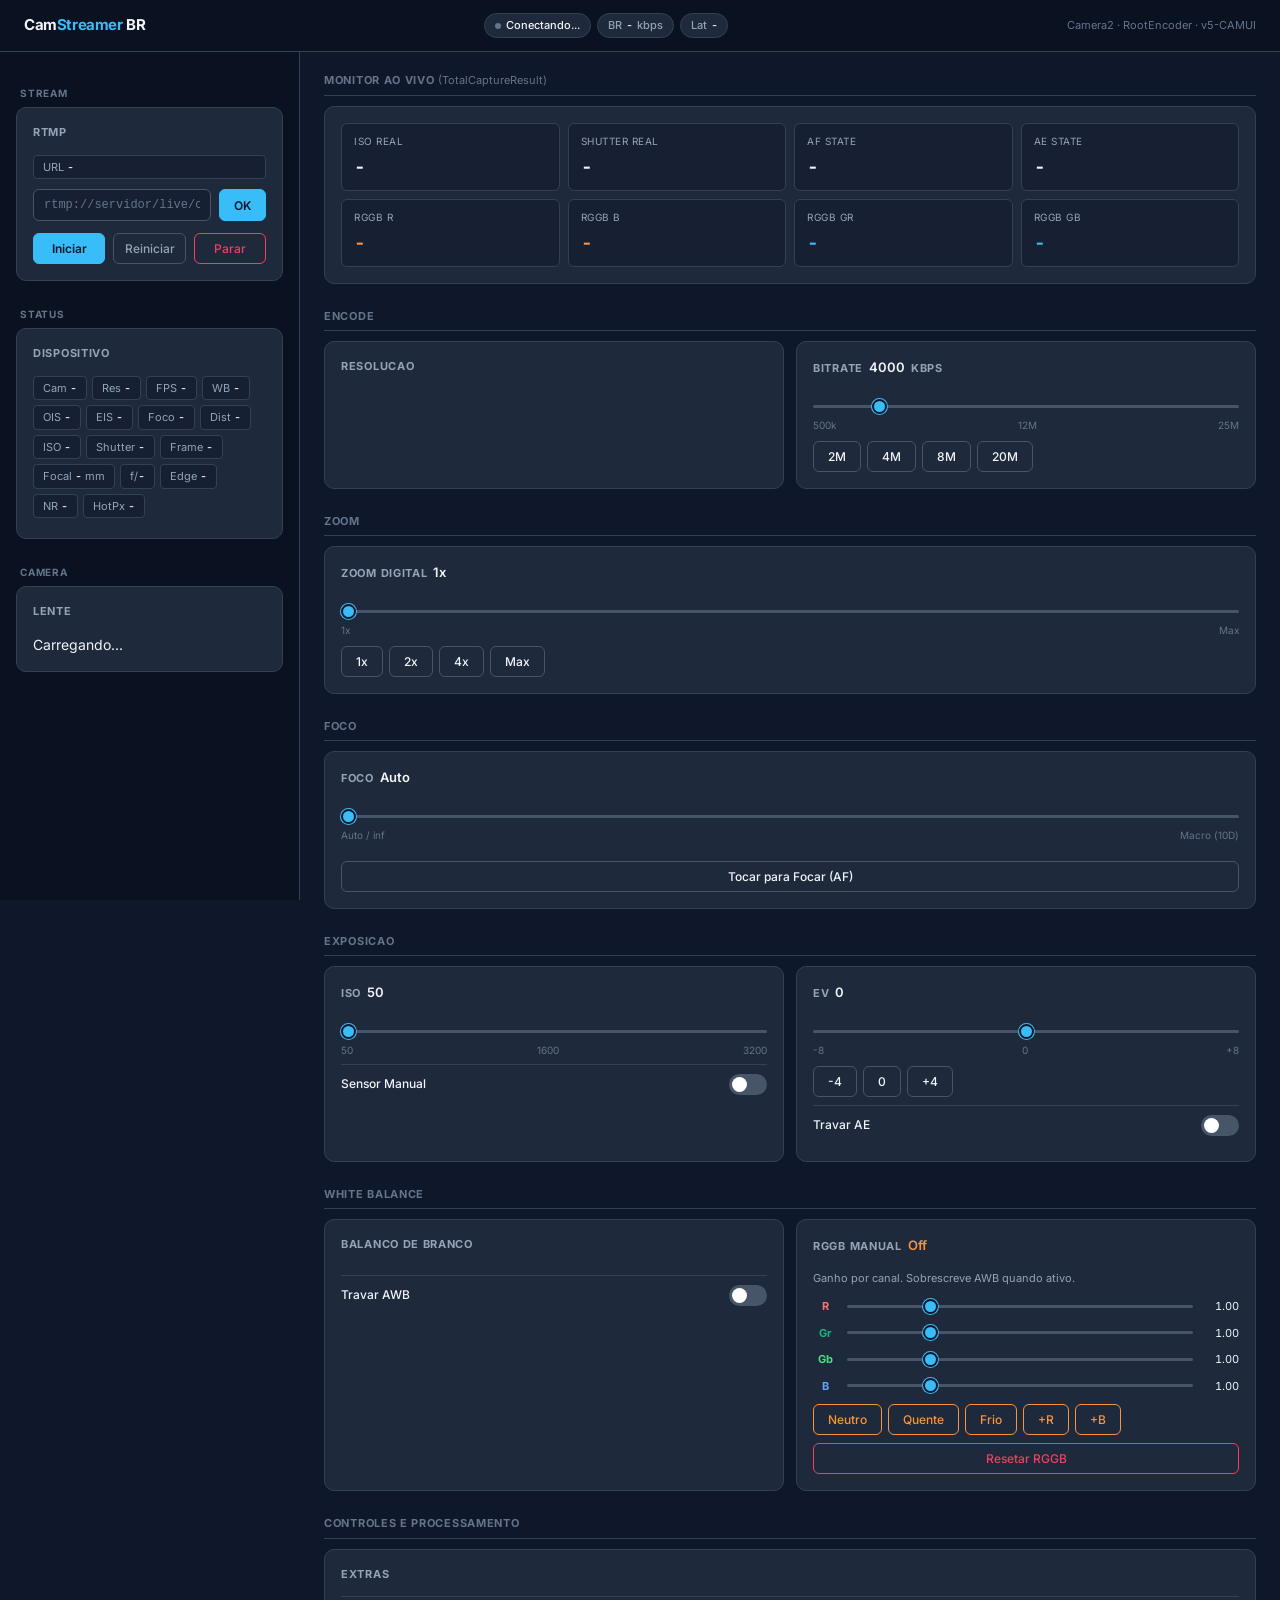
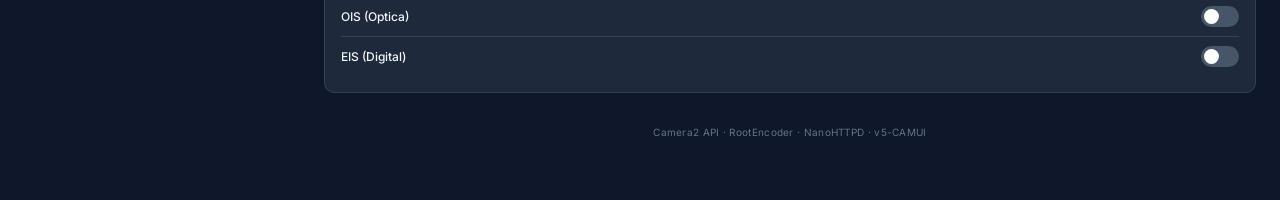
==== app/src/main/assets/webui/index.html @ 6682f659 "feat(webui): layout sidebar+main full-width + tema Slate - Remove max-width 680px - pagina ocupa 100" ====
<!DOCTYPE html>
<html lang="pt-BR">
<head>
<meta charset="UTF-8">
<meta name="viewport" content="width=device-width,initial-scale=1,maximum-scale=1,user-scalable=no">
<title>CamStreamer BR</title>
<link rel="preconnect" href="https://fonts.googleapis.com">
<link rel="preconnect" href="https://fonts.gstatic.com" crossorigin>
<link href="https://fonts.googleapis.com/css2?family=Inter:wght@400;500;600;700&display=swap" rel="stylesheet">
<link rel="stylesheet" href="style.css">
</head>
<body>

<!-- ── Top Nav ──────────────────────────────────────────── -->
<nav class="topnav">
  <span class="topnav-brand">Cam<span>Streamer</span> BR</span>
  <div class="topnav-badges">
    <div class="badge"><span class="dot off" id="dot-stream"></span><span id="lbl-stream">Conectando...</span></div>
    <div class="badge">BR <span id="lbl-br">-</span> kbps</div>
    <div class="badge">Lat <span id="lbl-lat" class="lat-ok">-</span></div>
    <div class="badge" id="badge-manual" style="display:none">Manual</div>
    <div class="badge" id="badge-rggb"   style="display:none">RGGB</div>
  </div>
  <span class="topnav-meta">Camera2 &middot; RootEncoder &middot; v5-CAMUI</span>
</nav>

<div class="app-shell">

  <!-- ── Sidebar ───────────────────────────────────────── -->
  <aside class="sidebar">

    <span class="sidebar-label">Stream</span>
    <div class="card">
      <h3>RTMP</h3>
      <div class="info-row" style="margin-bottom:8px">
        <div class="info-pill" style="width:100%;word-break:break-all">URL <span id="info-rtmpurl">-</span></div>
      </div>
      <div class="rtmp-row">
        <input type="text" id="rtmp-input" placeholder="rtmp://servidor/live/chave">
        <button class="btn-start" onclick="applyRtmpUrl(this)">OK</button>
      </div>
      <div class="stream-actions">
        <button class="btn-start"   onclick="streamAction('start',this)">Iniciar</button>
        <button class="btn-restart" onclick="streamAction('restart',this)">Reiniciar</button>
        <button class="btn-stop"    onclick="streamAction('stop',this)">Parar</button>
      </div>
    </div>

    <span class="sidebar-label">Status</span>
    <div class="card">
      <h3>Dispositivo</h3>
      <div class="info-row">
        <div class="info-pill">Cam <span id="lbl-cam">-</span></div>
        <div class="info-pill">Res <span id="lbl-res">-</span></div>
        <div class="info-pill">FPS <span id="info-fps">-</span></div>
        <div class="info-pill">WB  <span id="info-wb">-</span></div>
        <div class="info-pill">OIS <span id="info-ois">-</span></div>
        <div class="info-pill">EIS <span id="info-eis">-</span></div>
        <div class="info-pill">Foco <span id="info-focusmode">-</span></div>
        <div class="info-pill">Dist <span id="info-focusdist">-</span></div>
        <div class="info-pill">ISO <span id="info-iso">-</span></div>
        <div class="info-pill">Shutter <span id="info-exp">-</span></div>
        <div class="info-pill">Frame <span id="info-frame">-</span></div>
        <div class="info-pill">Focal <span id="info-focal">-</span> mm</div>
        <div class="info-pill">f/<span id="info-ap">-</span></div>
        <div class="info-pill">Edge <span id="info-edge">-</span></div>
        <div class="info-pill">NR <span id="info-nr">-</span></div>
        <div class="info-pill">HotPx <span id="info-hotpx">-</span></div>
      </div>
    </div>

    <span class="sidebar-label">Camera</span>
    <div class="card" id="card-camera">
      <h3>Lente</h3>
      <div class="btngroup" id="btngroup-camera">Carregando...</div>
    </div>

    <div class="card hidden" id="card-optical-zoom">
      <h3>Zoom Optico <span class="val orange" id="optical-zoom-val">Auto</span></h3>
      <p style="font-size:11px;color:var(--muted);margin-bottom:10px">Troca a lente fisica. Sem perda de qualidade.</p>
      <div class="btngroup" id="btngroup-optical-zoom"></div>
    </div>

  </aside>

  <!-- ── Main ──────────────────────────────────────────── -->
  <main class="main">

    <!-- Monitor Ao Vivo -->
    <p class="section-title">Monitor Ao Vivo <span style="font-weight:400;text-transform:none;letter-spacing:0;color:var(--muted2)">(TotalCaptureResult)</span></p>
    <div class="card" id="card-monitor">
      <div class="monitor-grid">
        <div class="monitor-cell"><div class="mc-label">ISO Real</div><div class="mc-val" id="mon-iso">-</div></div>
        <div class="monitor-cell"><div class="mc-label">Shutter Real</div><div class="mc-val" id="mon-shutter">-</div></div>
        <div class="monitor-cell"><div class="mc-label">AF State</div><div class="mc-val" id="mon-af">-</div></div>
        <div class="monitor-cell"><div class="mc-label">AE State</div><div class="mc-val" id="mon-ae">-</div></div>
        <div class="monitor-cell"><div class="mc-label">RGGB R</div><div class="mc-val orange" id="mon-rggb-r">-</div></div>
        <div class="monitor-cell"><div class="mc-label">RGGB B</div><div class="mc-val orange" id="mon-rggb-b">-</div></div>
        <div class="monitor-cell"><div class="mc-label">RGGB Gr</div><div class="mc-val cyan" id="mon-rggb-gr">-</div></div>
        <div class="monitor-cell"><div class="mc-label">RGGB Gb</div><div class="mc-val cyan" id="mon-rggb-gb">-</div></div>
      </div>
    </div>

    <!-- Resolucao + Bitrate -->
    <p class="section-title">Encode</p>
    <div class="cards-grid">
      <div class="card">
        <h3>Resolucao</h3>
        <div class="btngroup" id="btngroup-resolution" style="margin-bottom:10px"></div>
        <div class="fps-row" id="btngroup-fps"></div>
      </div>
      <div class="card">
        <h3>Bitrate <span class="val" id="br-value">4000</span> kbps</h3>
        <div class="slider-wrap">
          <input type="range" id="bitrate" min="500" max="25000" value="4000" step="500" oninput="updateBitrate(this.value)">
          <div class="rlabels"><span>500k</span><span>12M</span><span>25M</span></div>
        </div>
        <div class="btngroup" style="margin-top:8px">
          <button onclick="setBitratePreset(2000)">2M</button>
          <button onclick="setBitratePreset(4000)">4M</button>
          <button onclick="setBitratePreset(8000)">8M</button>
          <button onclick="setBitratePreset(20000)">20M</button>
        </div>
      </div>
    </div>

    <!-- Zoom -->
    <p class="section-title">Zoom</p>
    <div class="card" id="card-zoom">
      <h3>Zoom Digital <span class="val" id="zoom-val">1x</span></h3>
      <div class="slider-wrap">
        <input type="range" id="zoom" min="0" max="1" value="0" step="0.01" oninput="updateZoom(this.value)">
        <div class="rlabels"><span>1x</span><span>Max</span></div>
      </div>
      <div class="btngroup" style="margin-top:8px">
        <button onclick="setZoomPreset(0)">1x</button>
        <button onclick="setZoomPreset(0.25)">2x</button>
        <button onclick="setZoomPreset(0.5)">4x</button>
        <button onclick="setZoomPreset(1.0)">Max</button>
      </div>
    </div>

    <!-- Foco -->
    <p class="section-title">Foco</p>
    <div class="card" id="card-focus">
      <h3>Foco <span class="val" id="focus-val">Auto</span></h3>
      <div class="slider-wrap">
        <input type="range" id="focus" min="0" max="10" value="0" step="0.1" oninput="updateFocus(this.value)">
        <div class="rlabels"><span>Auto / inf</span><span>Macro (10D)</span></div>
      </div>
      <div class="btngroup" style="margin-top:8px" id="btngroup-focusmode"></div>
      <button style="width:100%;margin-top:10px" onclick="triggerAF(this)">Tocar para Focar (AF)</button>
    </div>

    <!-- Exposicao -->
    <p class="section-title">Exposicao</p>
    <div class="cards-grid">
      <div class="card" id="card-iso">
        <h3>ISO <span class="val" id="iso-val">50</span></h3>
        <div class="slider-wrap">
          <input type="range" id="iso" min="0" max="100" value="0" step="1" oninput="updateISO(this.value)">
          <div class="rlabels"><span>50</span><span>1600</span><span>3200</span></div>
        </div>
        <div class="toggle-row" style="margin-top:6px">
          <span class="toggle-label">Sensor Manual</span>
          <label class="switch"><input type="checkbox" id="toggle-manual" onchange="toggleManual(this)"><span class="sw"></span></label>
        </div>
      </div>
      <div class="card" id="card-ev">
        <h3>EV <span class="val" id="ev-val">0</span></h3>
        <div class="slider-wrap">
          <input type="range" id="ev" min="-8" max="8" value="0" step="1" oninput="updateEV(this.value)">
          <div class="rlabels" id="ev-labels"><span>-8</span><span>0</span><span>+8</span></div>
        </div>
        <p class="ev-disabled-hint" id="ev-hint">EV inativo no modo manual</p>
        <div class="btngroup" style="margin-top:8px" id="ev-presets">
          <button onclick="setEVPreset(-4)">-4</button>
          <button onclick="setEVPreset(0)">0</button>
          <button onclick="setEVPreset(4)">+4</button>
        </div>
        <div class="toggle-row" style="margin-top:8px">
          <span class="toggle-label">Travar AE</span>
          <label class="switch"><input type="checkbox" id="toggle-ae-lock" onchange="toggleAELock(this)"><span class="sw"></span></label>
        </div>
      </div>
      <div class="card hidden" id="card-shutter">
        <h3>Shutter <span class="val manual" id="shutter-val">1/50s</span></h3>
        <div class="slider-wrap">
          <input type="range" id="shutter" class="manual-slider" min="0" max="10" value="2" step="1" oninput="updateShutter(this.value)">
          <div class="rlabels"><span>1/24s</span><span>1/10000s</span></div>
        </div>
        <div class="shutter-presets">
          <button onclick="setShutterPreset('1/24')">1/24</button>
          <button onclick="setShutterPreset('1/30')">1/30</button>
          <button onclick="setShutterPreset('1/50')">1/50</button>
          <button onclick="setShutterPreset('1/60')">1/60</button>
          <button onclick="setShutterPreset('1/100')">1/100</button>
          <button onclick="setShutterPreset('1/250')">1/250</button>
          <button onclick="setShutterPreset('1/500')">1/500</button>
          <button onclick="setShutterPreset('1/1000')">1/1000</button>
        </div>
      </div>
      <div class="card hidden" id="card-frame">
        <h3>Frame Time <span class="val manual" id="frame-val">1/30s</span></h3>
        <div class="slider-wrap">
          <input type="range" id="frame" class="manual-slider" min="0" max="3" value="1" step="1" oninput="updateFrameTime(this.value)">
          <div class="rlabels"><span>1/15</span><span>1/24</span><span>1/30</span><span>1/60</span></div>
        </div>
        <div class="btngroup" style="margin-top:8px">
          <button onclick="setFramePreset(0)">1/15</button>
          <button onclick="setFramePreset(1)">1/24</button>
          <button onclick="setFramePreset(2)">1/30</button>
          <button onclick="setFramePreset(3)">1/60</button>
        </div>
        <p style="font-size:10px;color:var(--muted);margin-top:8px">Frame Duration define o FPS maximo do sensor.</p>
      </div>
    </div>

    <!-- White Balance -->
    <p class="section-title">White Balance</p>
    <div class="cards-grid">
      <div class="card" id="card-wb">
        <h3>Balanco de Branco</h3>
        <div class="btngroup" id="btngroup-wb"></div>
        <div class="toggle-row" style="margin-top:8px">
          <span class="toggle-label">Travar AWB</span>
          <label class="switch"><input type="checkbox" id="toggle-awb-lock" onchange="toggleAWBLock(this)"><span class="sw"></span></label>
        </div>
      </div>
      <div class="card" id="card-rggb">
        <h3>RGGB Manual <span class="val orange" id="rggb-status">Off</span></h3>
        <p style="font-size:11px;color:var(--muted);margin-bottom:12px">Ganho por canal. Sobrescreve AWB quando ativo.</p>
        <div class="rggb-row">
          <span class="rggb-lbl r">R</span>
          <input type="range" class="rggb-slider orange-slider" id="rggb-r" min="10" max="400" value="100" step="1" oninput="updateRggb('R',this.value)">
          <span class="rggb-num" id="rggb-r-num">1.00</span>
        </div>
        <div class="rggb-row">
          <span class="rggb-lbl gr">Gr</span>
          <input type="range" class="rggb-slider orange-slider" id="rggb-gr" min="10" max="400" value="100" step="1" oninput="updateRggb('Gr',this.value)">
          <span class="rggb-num" id="rggb-gr-num">1.00</span>
        </div>
        <div class="rggb-row">
          <span class="rggb-lbl gb">Gb</span>
          <input type="range" class="rggb-slider orange-slider" id="rggb-gb" min="10" max="400" value="100" step="1" oninput="updateRggb('Gb',this.value)">
          <span class="rggb-num" id="rggb-gb-num">1.00</span>
        </div>
        <div class="rggb-row">
          <span class="rggb-lbl b">B</span>
          <input type="range" class="rggb-slider orange-slider" id="rggb-b" min="10" max="400" value="100" step="1" oninput="updateRggb('B',this.value)">
          <span class="rggb-num" id="rggb-b-num">1.00</span>
        </div>
        <div class="btngroup" style="margin-top:10px">
          <button onclick="applyRggbPreset(1.0,1.0,1.0,1.0)" class="btn-orange">Neutro</button>
          <button onclick="applyRggbPreset(1.8,1.0,1.0,1.4)" class="btn-orange">Quente</button>
          <button onclick="applyRggbPreset(1.2,1.0,1.0,2.0)" class="btn-orange">Frio</button>
          <button onclick="applyRggbPreset(2.0,1.0,1.0,1.0)" class="btn-orange">+R</button>
          <button onclick="applyRggbPreset(1.0,1.0,1.0,2.2)" class="btn-orange">+B</button>
        </div>
        <button style="width:100%;margin-top:8px" class="btn-stop" onclick="resetRggb(this)">Resetar RGGB</button>
      </div>
    </div>

    <!-- Controles + Processamento -->
    <p class="section-title">Controles e Processamento</p>
    <div class="cards-grid">
      <div class="card" id="card-extras">
        <h3>Extras</h3>
        <div id="extras-flash"></div>
        <div class="toggle-row" id="row-ois">
          <span class="toggle-label">OIS (Optica)<span class="ois-no-support" id="ois-hint"></span></span>
          <label class="switch"><input type="checkbox" id="toggle-ois" onchange="toggleOIS(this)"><span class="sw"></span></label>
        </div>
        <div class="toggle-row" id="row-eis">
          <span class="toggle-label">EIS (Digital)</span>
          <label class="switch"><input type="checkbox" id="toggle-eis" onchange="toggleEIS(this)"><span class="sw"></span></label>
        </div>
      </div>
      <div class="card hidden postproc-active" id="card-postproc">
        <h3>Processamento</h3>
        <div class="postproc-presets">
          <button class="preset-quality" onclick="applyQualityMax(this)">Qualidade Max</button>
          <button class="preset-fast" onclick="applyLatencyMin(this)">Latencia Min</button>
        </div>
        <div class="postproc-section">
          <h4>Nitidez (Edge)</h4>
          <div class="btngroup">
            <button data-edge="off" onclick="setEdge('off',this)">Off</button>
            <button data-edge="fast" onclick="setEdge('fast',this)">Rapido</button>
            <button data-edge="high_quality" onclick="setEdge('high_quality',this)" class="active">Qualidade</button>
          </div>
        </div>
        <div class="postproc-section">
          <h4>Reducao de Ruido (NR)</h4>
          <div class="btngroup">
            <button data-nr="off" onclick="setNR('off',this)">Off</button>
            <button data-nr="minimal" onclick="setNR('minimal',this)">Minimo</button>
            <button data-nr="fast" onclick="setNR('fast',this)">Rapido</button>
            <button data-nr="high_quality" onclick="setNR('high_quality',this)" class="active">Qualidade</button>
          </div>
        </div>
        <div class="postproc-section" style="margin-bottom:0">
          <h4>Pixel Quente</h4>
          <div class="btngroup">
            <button data-hotpx="off" onclick="setHotPx('off',this)">Off</button>
            <button data-hotpx="fast" onclick="setHotPx('fast',this)">Rapido</button>
            <button data-hotpx="high_quality" onclick="setHotPx('high_quality',this)" class="active">Qualidade</button>
          </div>
        </div>
      </div>
    </div>

    <p style="text-align:center;margin-top:32px;color:var(--muted2);font-size:10px;letter-spacing:0.3px">
      Camera2 API &middot; RootEncoder &middot; NanoHTTPD &middot; v5-CAMUI
    </p>

  </main>
</div>

<div id="toast" class="ok">OK</div>
<script src="app.js"></script>
</body>
</html>
---- app/src/main/assets/webui/style.css ----
:root {
  --bg:        #0f172a;
  --bg2:       #0a1120;
  --bg3:       #162032;
  --card:      #1e293b;
  --border:    #334155;
  --border2:   #475569;
  --text:      #f1f5f9;
  --muted:     #94a3b8;
  --muted2:    #64748b;
  --accent:    #38bdf8;
  --accent-h:  #0ea5e9;
  --green:     #22d3ee;
  --green2:    #10b981;
  --red:       #f43f5e;
  --orange:    #fb923c;
  --yellow:    #fbbf24;
  --purple:    #a78bfa;
  --radius:    10px;
  --radius-sm: 6px;
  --sidebar-w: 300px;
  --font: 'Inter', -apple-system, BlinkMacSystemFont, 'Segoe UI', system-ui, sans-serif;
}

* { box-sizing: border-box; margin: 0; padding: 0; }
html { font-size: 14px; }

body {
  background: var(--bg);
  color: var(--text);
  font-family: var(--font);
  font-size: 14px;
  line-height: 1.5;
  -webkit-font-smoothing: antialiased;
  min-height: 100vh;
}

/* ── Top Nav ─────────────────────────────────────── */
.topnav {
  width: 100%;
  background: var(--bg2);
  border-bottom: 1px solid var(--border);
  padding: 0 24px;
  height: 52px;
  display: flex;
  align-items: center;
  justify-content: space-between;
  position: sticky;
  top: 0;
  z-index: 100;
  gap: 12px;
}
.topnav-brand {
  font-size: 15px;
  font-weight: 700;
  color: var(--text);
  letter-spacing: -0.4px;
  white-space: nowrap;
}
.topnav-brand span {
  color: var(--accent);
}
.topnav-badges {
  display: flex;
  align-items: center;
  gap: 6px;
  flex-wrap: wrap;
}
.topnav-meta {
  font-size: 11px;
  color: var(--muted2);
  white-space: nowrap;
}

/* ── App Shell ───────────────────────────────────── */
.app-shell {
  display: flex;
  align-items: flex-start;
  width: 100%;
  min-height: calc(100vh - 52px);
}

/* ── Sidebar ─────────────────────────────────────── */
.sidebar {
  width: var(--sidebar-w);
  flex-shrink: 0;
  padding: 20px 16px 40px;
  border-right: 1px solid var(--border);
  position: sticky;
  top: 52px;
  height: calc(100vh - 52px);
  overflow-y: auto;
  background: var(--bg2);
}
.sidebar-section {
  margin-bottom: 6px;
}
.sidebar-label {
  font-size: 10px;
  font-weight: 700;
  text-transform: uppercase;
  letter-spacing: 0.8px;
  color: var(--muted2);
  padding: 14px 4px 6px;
  display: block;
}

/* ── Main Content ────────────────────────────────── */
.main {
  flex: 1;
  min-width: 0;
  padding: 20px 24px 60px;
  overflow-x: hidden;
}

/* ── Section title ───────────────────────────────── */
.section-title {
  font-size: 11px;
  font-weight: 700;
  text-transform: uppercase;
  letter-spacing: 0.7px;
  color: var(--muted2);
  margin: 24px 0 10px;
  padding-bottom: 6px;
  border-bottom: 1px solid var(--border);
}
.section-title:first-child { margin-top: 0; }

/* ── Cards ───────────────────────────────────────── */
.card {
  background: var(--card);
  border: 1px solid var(--border);
  border-radius: var(--radius);
  padding: 16px;
  margin-bottom: 12px;
}
.card h3 {
  font-size: 11px;
  font-weight: 700;
  text-transform: uppercase;
  letter-spacing: 0.7px;
  color: var(--muted);
  margin-bottom: 14px;
  display: flex;
  align-items: center;
  gap: 6px;
}
.card h3 .val {
  color: var(--text);
  text-transform: none;
  letter-spacing: 0;
  font-size: 13px;
  font-weight: 600;
}
.card h3 .val.manual { color: var(--accent); }
.card h3 .val.orange { color: var(--orange); }
.card h4 {
  font-size: 10px;
  font-weight: 700;
  text-transform: uppercase;
  letter-spacing: 0.5px;
  color: var(--muted2);
  margin: 14px 0 8px;
}

/* ── Responsive grid para cards paralelos ─────────── */
.cards-grid {
  display: grid;
  grid-template-columns: repeat(auto-fit, minmax(200px, 1fr));
  gap: 12px;
  margin-bottom: 12px;
}
.cards-grid .card { margin-bottom: 0; }

/* ── Status badges ───────────────────────────────── */
.badge {
  display: inline-flex;
  align-items: center;
  gap: 5px;
  padding: 3px 10px;
  background: var(--card);
  border: 1px solid var(--border);
  border-radius: 20px;
  font-size: 11px;
  color: var(--muted);
  font-weight: 500;
}
.badge span { color: var(--text); }
.dot {
  width: 6px; height: 6px;
  border-radius: 50%;
  display: inline-block;
  flex-shrink: 0;
}
.dot.on  { background: var(--green2); box-shadow: 0 0 6px var(--green2); }
.dot.off { background: var(--muted2); }
.dot.connecting { background: var(--yellow); animation: pulse 1s infinite; }
@keyframes pulse { 0%,100%{opacity:1} 50%{opacity:.4} }

/* ── Info pills ──────────────────────────────────── */
.info-row {
  display: flex;
  flex-wrap: wrap;
  gap: 5px;
  margin-bottom: 4px;
}
.info-pill {
  padding: 3px 9px;
  background: var(--bg3);
  border: 1px solid var(--border);
  border-radius: 4px;
  font-size: 11px;
  color: var(--muted);
  font-variant-numeric: tabular-nums;
}
.info-pill span { color: var(--text); font-weight: 500; }

/* ── RTMP input ──────────────────────────────────── */
.rtmp-row {
  display: flex;
  gap: 8px;
  margin: 10px 0 12px;
}
.rtmp-row input {
  flex: 1;
  background: var(--bg3);
  border: 1px solid var(--border2);
  border-radius: var(--radius-sm);
  color: var(--text);
  font-size: 12px;
  padding: 8px 10px;
  outline: none;
  font-family: 'SF Mono', 'Fira Code', monospace;
  transition: border-color .15s;
}
.rtmp-row input:focus { border-color: var(--accent); }
.rtmp-row input::placeholder { color: var(--muted2); }

/* ── Stream actions ──────────────────────────────── */
.stream-actions {
  display: flex;
  gap: 8px;
  flex-wrap: wrap;
}
.stream-actions button { flex: 1; min-width: 70px; }

/* ── Buttons ─────────────────────────────────────── */
button {
  display: inline-flex;
  align-items: center;
  justify-content: center;
  gap: 5px;
  padding: 7px 14px;
  font-size: 12px;
  font-weight: 500;
  font-family: var(--font);
  border-radius: var(--radius-sm);
  border: 1px solid var(--border2);
  background: var(--card);
  color: var(--text);
  cursor: pointer;
  transition: background .15s, border-color .15s, color .15s;
  white-space: nowrap;
  -webkit-tap-highlight-color: transparent;
}
button:hover  { background: #263548; border-color: var(--border2); }
button:active { background: #2d3f55; }
button.active, button[data-active="true"] {
  background: var(--accent);
  color: #0f172a;
  border-color: var(--accent);
  font-weight: 600;
}

.btn-start   { background: var(--accent); color: #0f172a; border-color: var(--accent); font-weight: 600; }
.btn-start:hover { background: var(--accent-h); border-color: var(--accent-h); }

.btn-stop    { background: transparent; color: var(--red); border-color: var(--red); }
.btn-stop:hover { background: rgba(244,63,94,.1); }

.btn-restart { background: transparent; color: var(--muted); border-color: var(--border2); }
.btn-restart:hover { background: #263548; }

.btn-orange  { border-color: var(--orange); color: var(--orange); background: transparent; }
.btn-orange:hover { background: rgba(251,146,60,.1); }

.btngroup { display: flex; flex-wrap: wrap; gap: 6px; }

/* ── Slider ──────────────────────────────────────── */
.slider-wrap {
  position: relative;
  padding-bottom: 20px;
}
input[type=range] {
  -webkit-appearance: none;
  width: 100%;
  height: 3px;
  background: var(--border2);
  border-radius: 2px;
  outline: none;
  cursor: pointer;
}
input[type=range]::-webkit-slider-thumb {
  -webkit-appearance: none;
  width: 15px; height: 15px;
  border-radius: 50%;
  background: var(--accent);
  border: 2px solid var(--bg);
  box-shadow: 0 0 0 1px var(--accent);
  transition: box-shadow .15s;
}
input[type=range]:focus::-webkit-slider-thumb {
  box-shadow: 0 0 0 4px rgba(56,189,248,.25);
}
input[type=range].manual-slider::-webkit-slider-thumb {
  background: var(--purple);
  box-shadow: 0 0 0 1px var(--purple);
}
.rlabels {
  position: absolute;
  bottom: 0; left: 0; right: 0;
  display: flex;
  justify-content: space-between;
  font-size: 10px;
  color: var(--muted2);
  pointer-events: none;
}

/* ── Toggle ──────────────────────────────────────── */
.toggle-row {
  display: flex;
  align-items: center;
  justify-content: space-between;
  padding: 9px 0;
  border-top: 1px solid var(--border);
}
.toggle-label { font-size: 12px; color: var(--text); font-weight: 500; }
.switch { position: relative; display: inline-block; width: 38px; height: 21px; }
.switch input { opacity: 0; width: 0; height: 0; }
.sw {
  position: absolute; inset: 0;
  background: var(--border2);
  border-radius: 21px;
  cursor: pointer;
  transition: background .2s;
}
.sw:before {
  content: '';
  position: absolute;
  width: 15px; height: 15px;
  left: 3px; bottom: 3px;
  background: #fff;
  border-radius: 50%;
  transition: transform .2s;
}
.switch input:checked + .sw { background: var(--accent); }
.switch input:checked + .sw:before { transform: translateX(17px); }

/* ── Monitor grid ────────────────────────────────── */
.monitor-grid {
  display: grid;
  grid-template-columns: repeat(4, 1fr);
  gap: 8px;
}
.monitor-cell {
  background: var(--bg3);
  border: 1px solid var(--border);
  border-radius: var(--radius-sm);
  padding: 10px 12px;
}
.mc-label {
  font-size: 10px;
  color: var(--muted);
  text-transform: uppercase;
  letter-spacing: 0.5px;
  margin-bottom: 4px;
}
.mc-val {
  font-size: 18px;
  font-weight: 700;
  color: var(--text);
  font-variant-numeric: tabular-nums;
}
.mc-val.orange { color: var(--orange); }
.mc-val.cyan   { color: var(--accent); }

/* ── RGGB ────────────────────────────────────────── */
.rggb-row {
  display: flex;
  align-items: center;
  gap: 10px;
  margin-bottom: 10px;
}
.rggb-lbl {
  width: 24px;
  font-size: 11px;
  font-weight: 700;
  text-align: center;
  flex-shrink: 0;
}
.rggb-lbl.r  { color: #f87171; }
.rggb-lbl.gr { color: var(--green2); }
.rggb-lbl.gb { color: #4ade80; }
.rggb-lbl.b  { color: #60a5fa; }
.rggb-slider { flex: 1; }
.orange-slider::-webkit-slider-thumb { background: var(--orange); box-shadow: 0 0 0 1px var(--orange); }
.rggb-num {
  width: 36px;
  font-size: 11px;
  color: var(--text);
  text-align: right;
  font-variant-numeric: tabular-nums;
  flex-shrink: 0;
}

/* ── Post proc ───────────────────────────────────── */
.postproc-presets { display: flex; gap: 8px; margin-bottom: 12px; }
.preset-quality {
  flex: 1;
  background: var(--accent);
  color: #0f172a;
  border-color: var(--accent);
  font-weight: 700;
}
.preset-quality:hover { background: var(--accent-h); }
.preset-fast { flex: 1; }
.postproc-section { margin-bottom: 12px; }

/* ── Misc ────────────────────────────────────────── */
.fps-row { display: flex; flex-wrap: wrap; gap: 6px; margin-top: 4px; }
.shutter-presets { display: flex; flex-wrap: wrap; gap: 6px; margin-top: 8px; }
.ev-disabled-hint { font-size: 10px; color: var(--muted2); margin-top: 4px; display: none; }
.ois-no-support { font-size: 10px; color: var(--muted2); margin-left: 6px; }
.lat-ok   { color: var(--green2); }
.lat-warn { color: var(--yellow); }
.lat-bad  { color: var(--red); }
.hidden { display: none !important; }

/* ── Toast ───────────────────────────────────────── */
#toast {
  position: fixed;
  bottom: 24px; left: 50%;
  transform: translateX(-50%) translateY(80px);
  font-size: 12px;
  font-weight: 600;
  padding: 10px 20px;
  border-radius: 20px;
  opacity: 0;
  transition: opacity .2s, transform .2s;
  z-index: 9999;
  white-space: nowrap;
  pointer-events: none;
  box-shadow: 0 4px 24px rgba(0,0,0,.6);
}
#toast.show { opacity: 1; transform: translateX(-50%) translateY(0); }
#toast.ok    { background: var(--accent); color: #0f172a; }
#toast.error { background: var(--red);    color: #fff; }
#toast.warn  { background: var(--yellow); color: #0f172a; }

/* ── Scrollbar ───────────────────────────────────── */
::-webkit-scrollbar { width: 5px; }
::-webkit-scrollbar-track { background: var(--bg); }
::-webkit-scrollbar-thumb { background: var(--border); border-radius: 3px; }
.sidebar::-webkit-scrollbar { width: 3px; }

/* ── Responsive ──────────────────────────────────── */
@media (max-width: 768px) {
  .app-shell { flex-direction: column; }
  .sidebar {
    width: 100%;
    height: auto;
    position: static;
    border-right: none;
    border-bottom: 1px solid var(--border);
    padding: 16px;
  }
  .main { padding: 16px 16px 60px; }
  .monitor-grid { grid-template-columns: repeat(2, 1fr); }
  .cards-grid { grid-template-columns: 1fr; }
  .topnav-meta { display: none; }
}
@media (min-width: 769px) and (max-width: 1100px) {
  .monitor-grid { grid-template-columns: repeat(2, 1fr); }
}
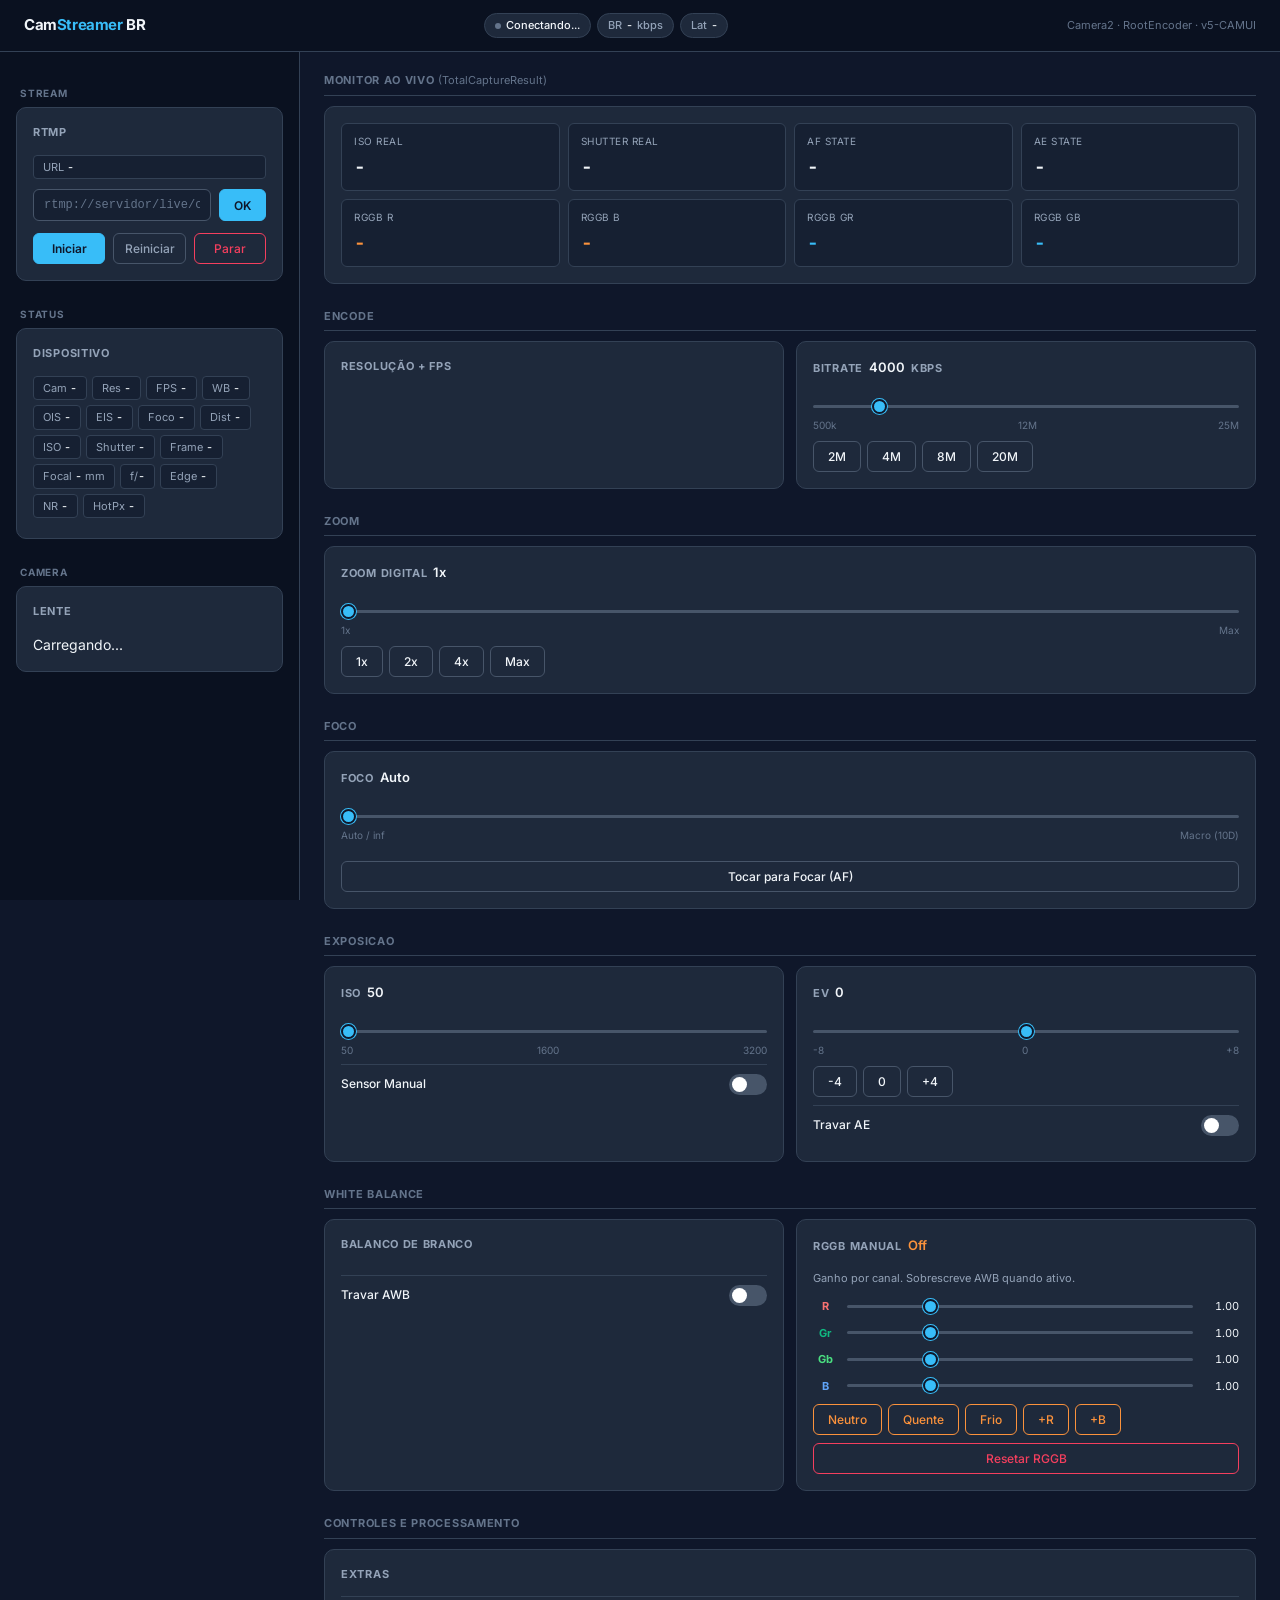
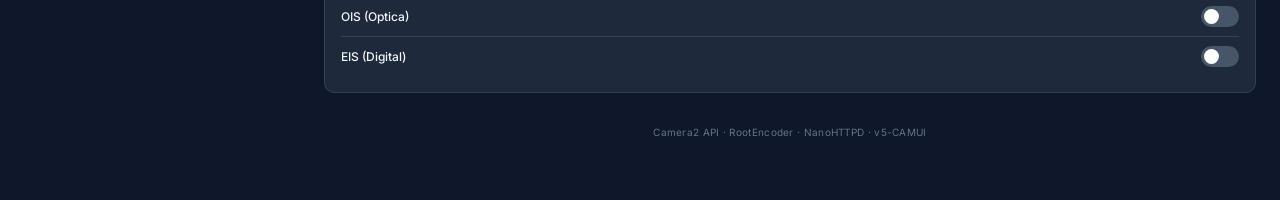
==== commit 6eaea0c6: "feat(webui): unificar resolucao com fps suportado - resolucao agora mostra perfil completo: 720p · 6" ====
--- a/app/src/main/assets/webui/index.html
+++ b/app/src/main/assets/webui/index.html
@@ -105,9 +105,8 @@
     <p class="section-title">Encode</p>
     <div class="cards-grid">
       <div class="card">
-        <h3>Resolucao</h3>
-        <div class="btngroup" id="btngroup-resolution" style="margin-bottom:10px"></div>
-        <div class="fps-row" id="btngroup-fps"></div>
+        <h3>Resolução + FPS</h3>
+        <div class="btngroup" id="btngroup-resolution" style="margin-bottom:0"></div>
       </div>
       <div class="card">
         <h3>Bitrate <span class="val" id="br-value">4000</span> kbps</h3>
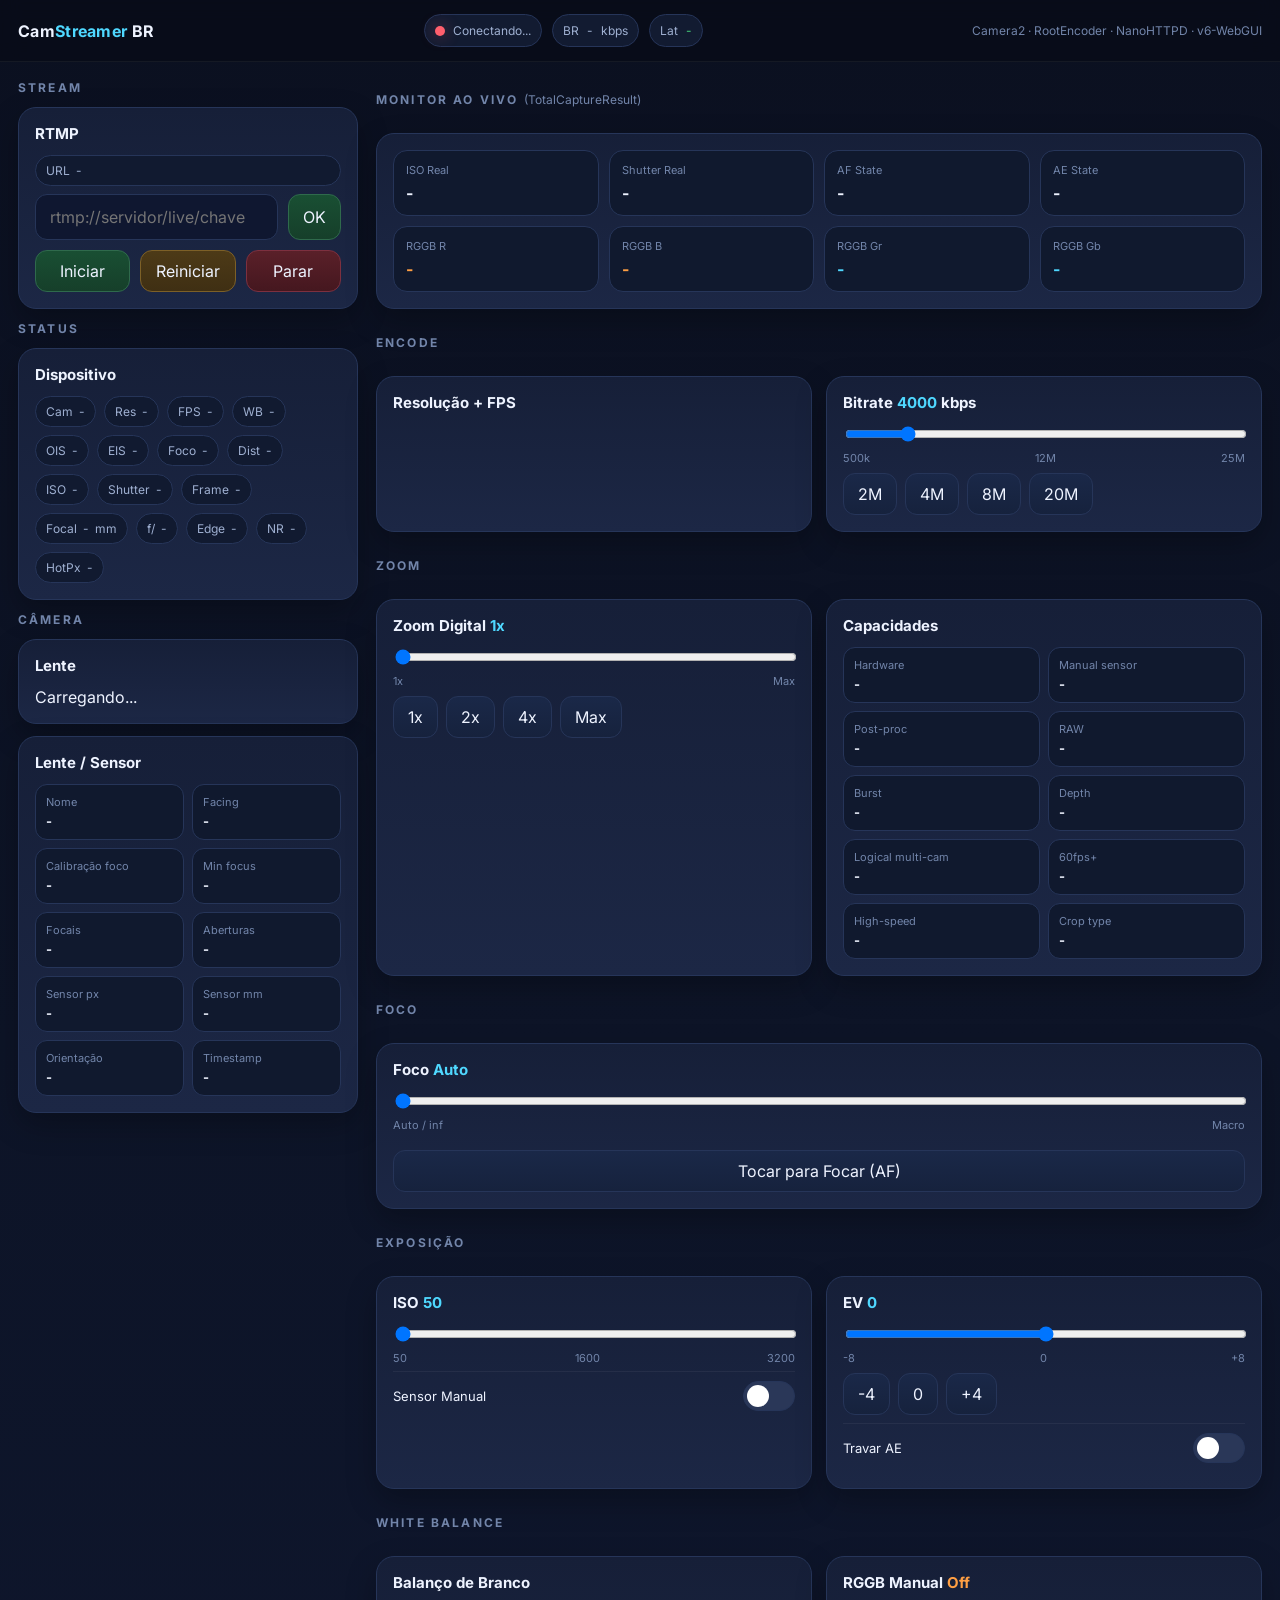
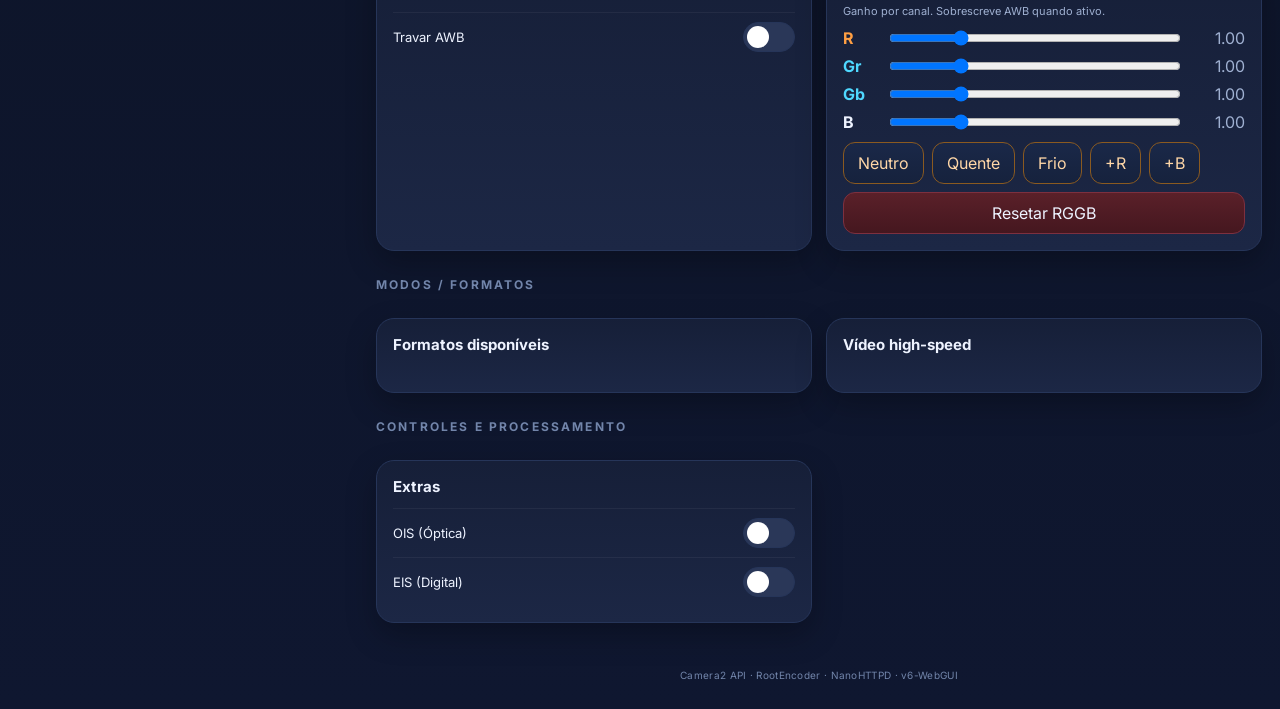
==== commit b4e28aba: "update chck" ====
--- a/app/src/main/assets/webui/index.html
+++ b/app/src/main/assets/webui/index.html
@@ -1,17 +1,16 @@
 <!DOCTYPE html>
 <html lang="pt-BR">
 <head>
-<meta charset="UTF-8">
-<meta name="viewport" content="width=device-width,initial-scale=1,maximum-scale=1,user-scalable=no">
-<title>CamStreamer BR</title>
-<link rel="preconnect" href="https://fonts.googleapis.com">
-<link rel="preconnect" href="https://fonts.gstatic.com" crossorigin>
-<link href="https://fonts.googleapis.com/css2?family=Inter:wght@400;500;600;700&display=swap" rel="stylesheet">
-<link rel="stylesheet" href="style.css">
+  <meta charset="UTF-8">
+  <meta name="viewport" content="width=device-width,initial-scale=1,maximum-scale=1,user-scalable=no">
+  <title>CamStreamer BR</title>
+  <link rel="preconnect" href="https://fonts.googleapis.com">
+  <link rel="preconnect" href="https://fonts.gstatic.com" crossorigin>
+  <link href="https://fonts.googleapis.com/css2?family=Inter:wght@400;500;600;700&display=swap" rel="stylesheet">
+  <link rel="stylesheet" href="style.css">
 </head>
 <body>
 
-<!-- ── Top Nav ──────────────────────────────────────────── -->
 <nav class="topnav">
   <span class="topnav-brand">Cam<span>Streamer</span> BR</span>
   <div class="topnav-badges">
@@ -19,16 +18,15 @@
     <div class="badge">BR <span id="lbl-br">-</span> kbps</div>
     <div class="badge">Lat <span id="lbl-lat" class="lat-ok">-</span></div>
     <div class="badge" id="badge-manual" style="display:none">Manual</div>
-    <div class="badge" id="badge-rggb"   style="display:none">RGGB</div>
+    <div class="badge" id="badge-rggb" style="display:none">RGGB</div>
+    <div class="badge" id="badge-highspeed" style="display:none">High-Speed</div>
   </div>
-  <span class="topnav-meta">Camera2 &middot; RootEncoder &middot; v5-CAMUI</span>
+  <span class="topnav-meta">Camera2 · RootEncoder · NanoHTTPD · v6-WebGUI</span>
 </nav>
 
 <div class="app-shell">
 
-  <!-- ── Sidebar ───────────────────────────────────────── -->
   <aside class="sidebar">
-
     <span class="sidebar-label">Stream</span>
     <div class="card">
       <h3>RTMP</h3>
@@ -40,9 +38,9 @@
         <button class="btn-start" onclick="applyRtmpUrl(this)">OK</button>
       </div>
       <div class="stream-actions">
-        <button class="btn-start"   onclick="streamAction('start',this)">Iniciar</button>
+        <button class="btn-start" onclick="streamAction('start',this)">Iniciar</button>
         <button class="btn-restart" onclick="streamAction('restart',this)">Reiniciar</button>
-        <button class="btn-stop"    onclick="streamAction('stop',this)">Parar</button>
+        <button class="btn-stop" onclick="streamAction('stop',this)">Parar</button>
       </div>
     </div>
 
@@ -53,7 +51,7 @@
         <div class="info-pill">Cam <span id="lbl-cam">-</span></div>
         <div class="info-pill">Res <span id="lbl-res">-</span></div>
         <div class="info-pill">FPS <span id="info-fps">-</span></div>
-        <div class="info-pill">WB  <span id="info-wb">-</span></div>
+        <div class="info-pill">WB <span id="info-wb">-</span></div>
         <div class="info-pill">OIS <span id="info-ois">-</span></div>
         <div class="info-pill">EIS <span id="info-eis">-</span></div>
         <div class="info-pill">Foco <span id="info-focusmode">-</span></div>
@@ -69,25 +67,38 @@
       </div>
     </div>
 
-    <span class="sidebar-label">Camera</span>
+    <span class="sidebar-label">Câmera</span>
     <div class="card" id="card-camera">
       <h3>Lente</h3>
       <div class="btngroup" id="btngroup-camera">Carregando...</div>
     </div>
 
     <div class="card hidden" id="card-optical-zoom">
-      <h3>Zoom Optico <span class="val orange" id="optical-zoom-val">Auto</span></h3>
-      <p style="font-size:11px;color:var(--muted);margin-bottom:10px">Troca a lente fisica. Sem perda de qualidade.</p>
+      <h3>Zoom Óptico <span class="val orange" id="optical-zoom-val">Auto</span></h3>
+      <p class="muted-help">Troca a lente física. Sem perda de qualidade.</p>
       <div class="btngroup" id="btngroup-optical-zoom"></div>
     </div>
 
+    <div class="card" id="card-lens-tech">
+      <h3>Lente / Sensor</h3>
+      <div class="spec-grid">
+        <div class="spec-item"><span>Nome</span><strong id="lens-name">-</strong></div>
+        <div class="spec-item"><span>Facing</span><strong id="lens-facing">-</strong></div>
+        <div class="spec-item"><span>Calibração foco</span><strong id="lens-focus-cal">-</strong></div>
+        <div class="spec-item"><span>Min focus</span><strong id="lens-min-focus">-</strong></div>
+        <div class="spec-item"><span>Focais</span><strong id="lens-focals">-</strong></div>
+        <div class="spec-item"><span>Aberturas</span><strong id="lens-apertures">-</strong></div>
+        <div class="spec-item"><span>Sensor px</span><strong id="sensor-px">-</strong></div>
+        <div class="spec-item"><span>Sensor mm</span><strong id="sensor-mm">-</strong></div>
+        <div class="spec-item"><span>Orientação</span><strong id="sensor-orientation">-</strong></div>
+        <div class="spec-item"><span>Timestamp</span><strong id="sensor-ts">-</strong></div>
+      </div>
+    </div>
   </aside>
 
-  <!-- ── Main ──────────────────────────────────────────── -->
   <main class="main">
 
-    <!-- Monitor Ao Vivo -->
-    <p class="section-title">Monitor Ao Vivo <span style="font-weight:400;text-transform:none;letter-spacing:0;color:var(--muted2)">(TotalCaptureResult)</span></p>
+    <p class="section-title">Monitor Ao Vivo <span class="section-sub">(TotalCaptureResult)</span></p>
     <div class="card" id="card-monitor">
       <div class="monitor-grid">
         <div class="monitor-cell"><div class="mc-label">ISO Real</div><div class="mc-val" id="mon-iso">-</div></div>
@@ -101,12 +112,11 @@
       </div>
     </div>
 
-    <!-- Resolucao + Bitrate -->
     <p class="section-title">Encode</p>
     <div class="cards-grid">
       <div class="card">
         <h3>Resolução + FPS</h3>
-        <div class="btngroup" id="btngroup-resolution" style="margin-bottom:0"></div>
+        <div class="btngroup" id="btngroup-resolution"></div>
       </div>
       <div class="card">
         <h3>Bitrate <span class="val" id="br-value">4000</span> kbps</h3>
@@ -123,36 +133,51 @@
       </div>
     </div>
 
-    <!-- Zoom -->
     <p class="section-title">Zoom</p>
-    <div class="card" id="card-zoom">
-      <h3>Zoom Digital <span class="val" id="zoom-val">1x</span></h3>
-      <div class="slider-wrap">
-        <input type="range" id="zoom" min="0" max="1" value="0" step="0.01" oninput="updateZoom(this.value)">
-        <div class="rlabels"><span>1x</span><span>Max</span></div>
-      </div>
-      <div class="btngroup" style="margin-top:8px">
-        <button onclick="setZoomPreset(0)">1x</button>
-        <button onclick="setZoomPreset(0.25)">2x</button>
-        <button onclick="setZoomPreset(0.5)">4x</button>
-        <button onclick="setZoomPreset(1.0)">Max</button>
-      </div>
-    </div>
-
-    <!-- Foco -->
+    <div class="cards-grid">
+      <div class="card" id="card-zoom">
+        <h3>Zoom Digital <span class="val" id="zoom-val">1x</span></h3>
+        <div class="slider-wrap">
+          <input type="range" id="zoom" min="0" max="1" value="0" step="0.01" oninput="updateZoom(this.value)">
+          <div class="rlabels"><span id="zoom-min-label">1x</span><span id="zoom-max-label">Max</span></div>
+        </div>
+        <div class="btngroup" style="margin-top:8px">
+          <button onclick="setZoomPreset(0)">1x</button>
+          <button onclick="setZoomPreset(0.25)">2x</button>
+          <button onclick="setZoomPreset(0.5)">4x</button>
+          <button onclick="setZoomPreset(1.0)">Max</button>
+        </div>
+      </div>
+
+      <div class="card" id="card-camera-capabilities">
+        <h3>Capacidades</h3>
+        <div class="spec-grid">
+          <div class="spec-item"><span>Hardware</span><strong id="cap-hw">-</strong></div>
+          <div class="spec-item"><span>Manual sensor</span><strong id="cap-manual">-</strong></div>
+          <div class="spec-item"><span>Post-proc</span><strong id="cap-postproc">-</strong></div>
+          <div class="spec-item"><span>RAW</span><strong id="cap-raw">-</strong></div>
+          <div class="spec-item"><span>Burst</span><strong id="cap-burst">-</strong></div>
+          <div class="spec-item"><span>Depth</span><strong id="cap-depth">-</strong></div>
+          <div class="spec-item"><span>Logical multi-cam</span><strong id="cap-logical">-</strong></div>
+          <div class="spec-item"><span>60fps+</span><strong id="cap-60fps">-</strong></div>
+          <div class="spec-item"><span>High-speed</span><strong id="cap-highspeed">-</strong></div>
+          <div class="spec-item"><span>Crop type</span><strong id="cap-crop">-</strong></div>
+        </div>
+      </div>
+    </div>
+
     <p class="section-title">Foco</p>
     <div class="card" id="card-focus">
       <h3>Foco <span class="val" id="focus-val">Auto</span></h3>
       <div class="slider-wrap">
         <input type="range" id="focus" min="0" max="10" value="0" step="0.1" oninput="updateFocus(this.value)">
-        <div class="rlabels"><span>Auto / inf</span><span>Macro (10D)</span></div>
+        <div class="rlabels"><span>Auto / inf</span><span>Macro</span></div>
       </div>
       <div class="btngroup" style="margin-top:8px" id="btngroup-focusmode"></div>
       <button style="width:100%;margin-top:10px" onclick="triggerAF(this)">Tocar para Focar (AF)</button>
     </div>
 
-    <!-- Exposicao -->
-    <p class="section-title">Exposicao</p>
+    <p class="section-title">Exposição</p>
     <div class="cards-grid">
       <div class="card" id="card-iso">
         <h3>ISO <span class="val" id="iso-val">50</span></h3>
@@ -165,6 +190,7 @@
           <label class="switch"><input type="checkbox" id="toggle-manual" onchange="toggleManual(this)"><span class="sw"></span></label>
         </div>
       </div>
+
       <div class="card" id="card-ev">
         <h3>EV <span class="val" id="ev-val">0</span></h3>
         <div class="slider-wrap">
@@ -182,6 +208,7 @@
           <label class="switch"><input type="checkbox" id="toggle-ae-lock" onchange="toggleAELock(this)"><span class="sw"></span></label>
         </div>
       </div>
+
       <div class="card hidden" id="card-shutter">
         <h3>Shutter <span class="val manual" id="shutter-val">1/50s</span></h3>
         <div class="slider-wrap">
@@ -199,6 +226,7 @@
           <button onclick="setShutterPreset('1/1000')">1/1000</button>
         </div>
       </div>
+
       <div class="card hidden" id="card-frame">
         <h3>Frame Time <span class="val manual" id="frame-val">1/30s</span></h3>
         <div class="slider-wrap">
@@ -211,24 +239,23 @@
           <button onclick="setFramePreset(2)">1/30</button>
           <button onclick="setFramePreset(3)">1/60</button>
         </div>
-        <p style="font-size:10px;color:var(--muted);margin-top:8px">Frame Duration define o FPS maximo do sensor.</p>
-      </div>
-    </div>
-
-    <!-- White Balance -->
+      </div>
+    </div>
+
     <p class="section-title">White Balance</p>
     <div class="cards-grid">
       <div class="card" id="card-wb">
-        <h3>Balanco de Branco</h3>
+        <h3>Balanço de Branco</h3>
         <div class="btngroup" id="btngroup-wb"></div>
         <div class="toggle-row" style="margin-top:8px">
           <span class="toggle-label">Travar AWB</span>
           <label class="switch"><input type="checkbox" id="toggle-awb-lock" onchange="toggleAWBLock(this)"><span class="sw"></span></label>
         </div>
       </div>
+
       <div class="card" id="card-rggb">
         <h3>RGGB Manual <span class="val orange" id="rggb-status">Off</span></h3>
-        <p style="font-size:11px;color:var(--muted);margin-bottom:12px">Ganho por canal. Sobrescreve AWB quando ativo.</p>
+        <p class="muted-help">Ganho por canal. Sobrescreve AWB quando ativo.</p>
         <div class="rggb-row">
           <span class="rggb-lbl r">R</span>
           <input type="range" class="rggb-slider orange-slider" id="rggb-r" min="10" max="400" value="100" step="1" oninput="updateRggb('R',this.value)">
@@ -260,14 +287,26 @@
       </div>
     </div>
 
-    <!-- Controles + Processamento -->
+    <p class="section-title">Modos / Formatos</p>
+    <div class="cards-grid">
+      <div class="card">
+        <h3>Formatos disponíveis</h3>
+        <div class="chips" id="chips-formats"></div>
+      </div>
+      <div class="card">
+        <h3>Vídeo high-speed</h3>
+        <div class="chips" id="chips-highspeed-sizes"></div>
+        <div class="chips" id="chips-highspeed-fps" style="margin-top:10px"></div>
+      </div>
+    </div>
+
     <p class="section-title">Controles e Processamento</p>
     <div class="cards-grid">
       <div class="card" id="card-extras">
         <h3>Extras</h3>
         <div id="extras-flash"></div>
         <div class="toggle-row" id="row-ois">
-          <span class="toggle-label">OIS (Optica)<span class="ois-no-support" id="ois-hint"></span></span>
+          <span class="toggle-label">OIS (Óptica)<span class="ois-no-support" id="ois-hint"></span></span>
           <label class="switch"><input type="checkbox" id="toggle-ois" onchange="toggleOIS(this)"><span class="sw"></span></label>
         </div>
         <div class="toggle-row" id="row-eis">
@@ -275,48 +314,38 @@
           <label class="switch"><input type="checkbox" id="toggle-eis" onchange="toggleEIS(this)"><span class="sw"></span></label>
         </div>
       </div>
+
       <div class="card hidden postproc-active" id="card-postproc">
         <h3>Processamento</h3>
         <div class="postproc-presets">
           <button class="preset-quality" onclick="applyQualityMax(this)">Qualidade Max</button>
-          <button class="preset-fast" onclick="applyLatencyMin(this)">Latencia Min</button>
-        </div>
+          <button class="preset-fast" onclick="applyLatencyMin(this)">Latência Min</button>
+        </div>
+
         <div class="postproc-section">
           <h4>Nitidez (Edge)</h4>
-          <div class="btngroup">
-            <button data-edge="off" onclick="setEdge('off',this)">Off</button>
-            <button data-edge="fast" onclick="setEdge('fast',this)">Rapido</button>
-            <button data-edge="high_quality" onclick="setEdge('high_quality',this)" class="active">Qualidade</button>
-          </div>
-        </div>
+          <div class="btngroup" id="btngroup-edge-modes"></div>
+        </div>
+
         <div class="postproc-section">
-          <h4>Reducao de Ruido (NR)</h4>
-          <div class="btngroup">
-            <button data-nr="off" onclick="setNR('off',this)">Off</button>
-            <button data-nr="minimal" onclick="setNR('minimal',this)">Minimo</button>
-            <button data-nr="fast" onclick="setNR('fast',this)">Rapido</button>
-            <button data-nr="high_quality" onclick="setNR('high_quality',this)" class="active">Qualidade</button>
-          </div>
-        </div>
+          <h4>Redução de Ruído</h4>
+          <div class="btngroup" id="btngroup-nr-modes"></div>
+        </div>
+
         <div class="postproc-section" style="margin-bottom:0">
           <h4>Pixel Quente</h4>
-          <div class="btngroup">
-            <button data-hotpx="off" onclick="setHotPx('off',this)">Off</button>
-            <button data-hotpx="fast" onclick="setHotPx('fast',this)">Rapido</button>
-            <button data-hotpx="high_quality" onclick="setHotPx('high_quality',this)" class="active">Qualidade</button>
-          </div>
+          <div class="btngroup" id="btngroup-hotpx-modes"></div>
         </div>
       </div>
     </div>
 
     <p style="text-align:center;margin-top:32px;color:var(--muted2);font-size:10px;letter-spacing:0.3px">
-      Camera2 API &middot; RootEncoder &middot; NanoHTTPD &middot; v5-CAMUI
+      Camera2 API · RootEncoder · NanoHTTPD · v6-WebGUI
     </p>
-
   </main>
 </div>
 
 <div id="toast" class="ok">OK</div>
 <script src="app.js"></script>
 </body>
-</html>
+</html>
--- a/app/src/main/assets/webui/style.css
+++ b/app/src/main/assets/webui/style.css
@@ -1,484 +1,177 @@
-:root {
-  --bg:        #0f172a;
-  --bg2:       #0a1120;
-  --bg3:       #162032;
-  --card:      #1e293b;
-  --border:    #334155;
-  --border2:   #475569;
-  --text:      #f1f5f9;
-  --muted:     #94a3b8;
-  --muted2:    #64748b;
-  --accent:    #38bdf8;
-  --accent-h:  #0ea5e9;
-  --green:     #22d3ee;
-  --green2:    #10b981;
-  --red:       #f43f5e;
-  --orange:    #fb923c;
-  --yellow:    #fbbf24;
-  --purple:    #a78bfa;
-  --radius:    10px;
-  --radius-sm: 6px;
-  --sidebar-w: 300px;
-  --font: 'Inter', -apple-system, BlinkMacSystemFont, 'Segoe UI', system-ui, sans-serif;
+:root{
+  --bg:#0b1020;
+  --bg2:#11182d;
+  --card:#161f38;
+  --card2:#1c2745;
+  --line:#263559;
+  --text:#eef3ff;
+  --muted:#9fb0d1;
+  --muted2:#7285aa;
+  --cyan:#4fd8ff;
+  --green:#44d17a;
+  --yellow:#ffd24f;
+  --orange:#ff9f43;
+  --red:#ff5f6d;
+  --blue:#6fa8ff;
+  --shadow:0 12px 30px rgba(0,0,0,.26);
+  --radius:18px;
 }
-
-* { box-sizing: border-box; margin: 0; padding: 0; }
-html { font-size: 14px; }
-
-body {
-  background: var(--bg);
-  color: var(--text);
-  font-family: var(--font);
-  font-size: 14px;
-  line-height: 1.5;
-  -webkit-font-smoothing: antialiased;
-  min-height: 100vh;
+*{box-sizing:border-box}
+html,body{
+  margin:0;padding:0;
+  background:linear-gradient(180deg,var(--bg),#0d1427 45%,#0f1730);
+  color:var(--text);
+  font-family:Inter,system-ui,-apple-system,Segoe UI,Roboto,sans-serif
 }
-
-/* ── Top Nav ─────────────────────────────────────── */
-.topnav {
-  width: 100%;
-  background: var(--bg2);
-  border-bottom: 1px solid var(--border);
-  padding: 0 24px;
-  height: 52px;
-  display: flex;
-  align-items: center;
-  justify-content: space-between;
-  position: sticky;
-  top: 0;
-  z-index: 100;
-  gap: 12px;
+body{min-height:100vh}
+button,input{font:inherit}
+input[type=text]{
+  width:100%;border:1px solid var(--line);background:#0f1730;color:var(--text);
+  border-radius:12px;padding:12px 14px;outline:none
 }
-.topnav-brand {
-  font-size: 15px;
-  font-weight: 700;
-  color: var(--text);
-  letter-spacing: -0.4px;
-  white-space: nowrap;
+input[type=text]:focus{border-color:var(--cyan);box-shadow:0 0 0 3px rgba(79,216,255,.15)}
+button{
+  border:1px solid var(--line);
+  background:linear-gradient(180deg,#1a2848,#16223d);
+  color:var(--text);
+  border-radius:12px;
+  padding:10px 14px;
+  cursor:pointer;
+  transition:.16s ease;
 }
-.topnav-brand span {
-  color: var(--accent);
+button:hover{transform:translateY(-1px);border-color:#34508a}
+button.active{border-color:var(--cyan);box-shadow:0 0 0 2px rgba(79,216,255,.15) inset;color:var(--cyan)}
+button:disabled{opacity:.45;cursor:not-allowed}
+.btn-start{background:linear-gradient(180deg,#194f33,#163f2a);border-color:#2f6a4c}
+.btn-restart{background:linear-gradient(180deg,#4d3a17,#3f2f13);border-color:#7d6027}
+.btn-stop{background:linear-gradient(180deg,#5a2029,#45171f);border-color:#7d303f}
+.btn-orange{border-color:#8a5a20;color:#ffd7a7}
+.topnav{
+  position:sticky;top:0;z-index:10;
+  display:flex;align-items:center;justify-content:space-between;gap:16px;
+  padding:14px 18px;border-bottom:1px solid rgba(255,255,255,.05);
+  background:rgba(8,12,24,.78);backdrop-filter:blur(10px)
 }
-.topnav-badges {
-  display: flex;
-  align-items: center;
-  gap: 6px;
-  flex-wrap: wrap;
+.topnav-brand{font-weight:700;letter-spacing:.3px}
+.topnav-brand span{color:var(--cyan)}
+.topnav-badges{display:flex;gap:10px;flex-wrap:wrap}
+.badge{
+  display:flex;align-items:center;gap:8px;
+  background:#121b31;border:1px solid var(--line);padding:8px 10px;border-radius:999px;
+  color:var(--muted);font-size:12px
 }
-.topnav-meta {
-  font-size: 11px;
-  color: var(--muted2);
-  white-space: nowrap;
+.dot{width:10px;height:10px;border-radius:999px;background:var(--green);box-shadow:0 0 16px rgba(68,209,122,.8)}
+.dot.off{background:var(--red);box-shadow:0 0 16px rgba(255,95,109,.45)}
+.topnav-meta{font-size:12px;color:var(--muted2)}
+.app-shell{
+  display:grid;grid-template-columns:340px minmax(0,1fr);
+  gap:18px;padding:18px;max-width:1700px;margin:0 auto
 }
-
-/* ── App Shell ───────────────────────────────────── */
-.app-shell {
-  display: flex;
-  align-items: flex-start;
-  width: 100%;
-  min-height: calc(100vh - 52px);
+.sidebar{display:flex;flex-direction:column;gap:12px}
+.main{display:flex;flex-direction:column;gap:14px}
+.sidebar-label,.section-title{
+  font-size:12px;text-transform:uppercase;letter-spacing:.18em;color:var(--muted2);font-weight:700
 }
-
-/* ── Sidebar ─────────────────────────────────────── */
-.sidebar {
-  width: var(--sidebar-w);
-  flex-shrink: 0;
-  padding: 20px 16px 40px;
-  border-right: 1px solid var(--border);
-  position: sticky;
-  top: 52px;
-  height: calc(100vh - 52px);
-  overflow-y: auto;
-  background: var(--bg2);
+.section-sub{font-weight:400;text-transform:none;letter-spacing:0;color:var(--muted2)}
+.card{
+  background:linear-gradient(180deg,var(--card),var(--card2));
+  border:1px solid var(--line);border-radius:var(--radius);padding:16px;box-shadow:var(--shadow)
 }
-.sidebar-section {
-  margin-bottom: 6px;
+.card h3{margin:0 0 12px;font-size:15px}
+.cards-grid{display:grid;grid-template-columns:repeat(2,minmax(0,1fr));gap:14px}
+.info-row,.btngroup,.chips{display:flex;flex-wrap:wrap;gap:8px}
+.info-pill{
+  display:flex;gap:6px;align-items:center;
+  border:1px solid var(--line);background:#111a30;border-radius:999px;
+  padding:7px 10px;font-size:12px;color:var(--muted)
 }
-.sidebar-label {
-  font-size: 10px;
-  font-weight: 700;
-  text-transform: uppercase;
-  letter-spacing: 0.8px;
-  color: var(--muted2);
-  padding: 14px 4px 6px;
-  display: block;
+.rtmp-row{display:grid;grid-template-columns:1fr auto;gap:10px}
+.stream-actions{display:grid;grid-template-columns:repeat(3,1fr);gap:10px;margin-top:10px}
+.slider-wrap{margin-top:8px}
+input[type=range]{width:100%}
+.rlabels{
+  display:flex;justify-content:space-between;
+  font-size:11px;color:var(--muted2);margin-top:5px
 }
-
-/* ── Main Content ────────────────────────────────── */
-.main {
-  flex: 1;
-  min-width: 0;
-  padding: 20px 24px 60px;
-  overflow-x: hidden;
+.val{color:var(--cyan);font-weight:700}
+.val.orange{color:var(--orange)}
+.val.manual{color:var(--yellow)}
+.monitor-grid{
+  display:grid;grid-template-columns:repeat(4,minmax(0,1fr));gap:10px
 }
-
-/* ── Section title ───────────────────────────────── */
-.section-title {
-  font-size: 11px;
-  font-weight: 700;
-  text-transform: uppercase;
-  letter-spacing: 0.7px;
-  color: var(--muted2);
-  margin: 24px 0 10px;
-  padding-bottom: 6px;
-  border-bottom: 1px solid var(--border);
+.monitor-cell{
+  background:#10192e;border:1px solid var(--line);border-radius:14px;padding:12px
 }
-.section-title:first-child { margin-top: 0; }
-
-/* ── Cards ───────────────────────────────────────── */
-.card {
-  background: var(--card);
-  border: 1px solid var(--border);
-  border-radius: var(--radius);
-  padding: 16px;
-  margin-bottom: 12px;
+.mc-label{font-size:11px;color:var(--muted2);margin-bottom:6px}
+.mc-val{font-size:16px;font-weight:700}
+.mc-val.green{color:var(--green)}
+.mc-val.yellow{color:var(--yellow)}
+.mc-val.orange{color:var(--orange)}
+.mc-val.cyan{color:var(--cyan)}
+.toggle-row{
+  display:flex;align-items:center;justify-content:space-between;
+  gap:12px;padding:9px 0;border-top:1px solid rgba(255,255,255,.05)
 }
-.card h3 {
-  font-size: 11px;
-  font-weight: 700;
-  text-transform: uppercase;
-  letter-spacing: 0.7px;
-  color: var(--muted);
-  margin-bottom: 14px;
-  display: flex;
-  align-items: center;
-  gap: 6px;
+.toggle-label{font-size:13px;color:var(--text)}
+.switch{position:relative;display:inline-block;width:52px;height:30px}
+.switch input{display:none}
+.sw{
+  position:absolute;inset:0;border-radius:999px;background:#2a3758;border:1px solid var(--line);transition:.16s
 }
-.card h3 .val {
-  color: var(--text);
-  text-transform: none;
-  letter-spacing: 0;
-  font-size: 13px;
-  font-weight: 600;
+.sw::before{
+  content:"";position:absolute;top:3px;left:3px;width:22px;height:22px;border-radius:999px;background:#fff;transition:.16s
 }
-.card h3 .val.manual { color: var(--accent); }
-.card h3 .val.orange { color: var(--orange); }
-.card h4 {
-  font-size: 10px;
-  font-weight: 700;
-  text-transform: uppercase;
-  letter-spacing: 0.5px;
-  color: var(--muted2);
-  margin: 14px 0 8px;
+.switch input:checked + .sw{background:#184f38;border-color:#277a58}
+.switch input:checked + .sw::before{transform:translateX(22px)}
+.hidden{display:none!important}
+.ev-disabled-hint{display:none;color:var(--yellow);font-size:11px;margin:8px 0 0}
+.ev-disabled-hint.show{display:block}
+.shutter-presets{display:grid;grid-template-columns:repeat(4,1fr);gap:8px;margin-top:8px}
+.rggb-row{
+  display:grid;grid-template-columns:34px 1fr 56px;gap:10px;align-items:center;margin:8px 0
 }
-
-/* ── Responsive grid para cards paralelos ─────────── */
-.cards-grid {
-  display: grid;
-  grid-template-columns: repeat(auto-fit, minmax(200px, 1fr));
-  gap: 12px;
-  margin-bottom: 12px;
+.rggb-lbl{font-weight:700}
+.rggb-lbl.r,.orange{color:var(--orange)}
+.rggb-lbl.gr,.rggb-lbl.gb,.cyan{color:var(--cyan)}
+.rggb-num{text-align:right;color:var(--muted)}
+.postproc-presets{display:grid;grid-template-columns:1fr 1fr;gap:8px;margin-bottom:12px}
+.postproc-section{margin-bottom:12px}
+.postproc-section h4{margin:0 0 8px;font-size:12px;color:var(--muted);text-transform:uppercase;letter-spacing:.08em}
+.spec-grid{
+  display:grid;grid-template-columns:repeat(2,minmax(0,1fr));gap:8px
 }
-.cards-grid .card { margin-bottom: 0; }
-
-/* ── Status badges ───────────────────────────────── */
-.badge {
-  display: inline-flex;
-  align-items: center;
-  gap: 5px;
-  padding: 3px 10px;
-  background: var(--card);
-  border: 1px solid var(--border);
-  border-radius: 20px;
-  font-size: 11px;
-  color: var(--muted);
-  font-weight: 500;
+.spec-item{
+  background:#10192e;border:1px solid var(--line);border-radius:12px;padding:10px
 }
-.badge span { color: var(--text); }
-.dot {
-  width: 6px; height: 6px;
-  border-radius: 50%;
-  display: inline-block;
-  flex-shrink: 0;
+.spec-item span{display:block;font-size:11px;color:var(--muted2);margin-bottom:4px}
+.spec-item strong{display:block;font-size:13px;color:var(--text);word-break:break-word}
+.chips .chip{
+  border:1px solid var(--line);
+  background:#10192e;
+  color:var(--muted);
+  border-radius:999px;
+  padding:7px 10px;
+  font-size:12px
 }
-.dot.on  { background: var(--green2); box-shadow: 0 0 6px var(--green2); }
-.dot.off { background: var(--muted2); }
-.dot.connecting { background: var(--yellow); animation: pulse 1s infinite; }
-@keyframes pulse { 0%,100%{opacity:1} 50%{opacity:.4} }
-
-/* ── Info pills ──────────────────────────────────── */
-.info-row {
-  display: flex;
-  flex-wrap: wrap;
-  gap: 5px;
-  margin-bottom: 4px;
+.muted-help{font-size:11px;color:var(--muted);margin-bottom:10px}
+.ois-no-support{color:var(--muted2);margin-left:6px;font-size:11px}
+#toast{
+  position:fixed;left:50%;bottom:24px;transform:translateX(-50%) translateY(20px);
+  padding:11px 16px;border-radius:999px;opacity:0;pointer-events:none;transition:.18s ease;
+  background:#183524;border:1px solid #2c6545;color:#d9ffe8;z-index:50
 }
-.info-pill {
-  padding: 3px 9px;
-  background: var(--bg3);
-  border: 1px solid var(--border);
-  border-radius: 4px;
-  font-size: 11px;
-  color: var(--muted);
-  font-variant-numeric: tabular-nums;
+#toast.err{background:#3b1720;border-color:#7b3141;color:#ffdce2}
+#toast.show{opacity:1;transform:translateX(-50%) translateY(0)}
+.lat-ok{color:var(--green)} .lat-warn{color:var(--yellow)} .lat-bad{color:var(--red)}
+.fb-ok{box-shadow:0 0 0 2px rgba(68,209,122,.28) inset}
+.fb-err{box-shadow:0 0 0 2px rgba(255,95,109,.28) inset}
+@media (max-width: 1180px){
+  .app-shell{grid-template-columns:1fr}
+  .cards-grid{grid-template-columns:1fr}
 }
-.info-pill span { color: var(--text); font-weight: 500; }
-
-/* ── RTMP input ──────────────────────────────────── */
-.rtmp-row {
-  display: flex;
-  gap: 8px;
-  margin: 10px 0 12px;
-}
-.rtmp-row input {
-  flex: 1;
-  background: var(--bg3);
-  border: 1px solid var(--border2);
-  border-radius: var(--radius-sm);
-  color: var(--text);
-  font-size: 12px;
-  padding: 8px 10px;
-  outline: none;
-  font-family: 'SF Mono', 'Fira Code', monospace;
-  transition: border-color .15s;
-}
-.rtmp-row input:focus { border-color: var(--accent); }
-.rtmp-row input::placeholder { color: var(--muted2); }
-
-/* ── Stream actions ──────────────────────────────── */
-.stream-actions {
-  display: flex;
-  gap: 8px;
-  flex-wrap: wrap;
-}
-.stream-actions button { flex: 1; min-width: 70px; }
-
-/* ── Buttons ─────────────────────────────────────── */
-button {
-  display: inline-flex;
-  align-items: center;
-  justify-content: center;
-  gap: 5px;
-  padding: 7px 14px;
-  font-size: 12px;
-  font-weight: 500;
-  font-family: var(--font);
-  border-radius: var(--radius-sm);
-  border: 1px solid var(--border2);
-  background: var(--card);
-  color: var(--text);
-  cursor: pointer;
-  transition: background .15s, border-color .15s, color .15s;
-  white-space: nowrap;
-  -webkit-tap-highlight-color: transparent;
-}
-button:hover  { background: #263548; border-color: var(--border2); }
-button:active { background: #2d3f55; }
-button.active, button[data-active="true"] {
-  background: var(--accent);
-  color: #0f172a;
-  border-color: var(--accent);
-  font-weight: 600;
-}
-
-.btn-start   { background: var(--accent); color: #0f172a; border-color: var(--accent); font-weight: 600; }
-.btn-start:hover { background: var(--accent-h); border-color: var(--accent-h); }
-
-.btn-stop    { background: transparent; color: var(--red); border-color: var(--red); }
-.btn-stop:hover { background: rgba(244,63,94,.1); }
-
-.btn-restart { background: transparent; color: var(--muted); border-color: var(--border2); }
-.btn-restart:hover { background: #263548; }
-
-.btn-orange  { border-color: var(--orange); color: var(--orange); background: transparent; }
-.btn-orange:hover { background: rgba(251,146,60,.1); }
-
-.btngroup { display: flex; flex-wrap: wrap; gap: 6px; }
-
-/* ── Slider ──────────────────────────────────────── */
-.slider-wrap {
-  position: relative;
-  padding-bottom: 20px;
-}
-input[type=range] {
-  -webkit-appearance: none;
-  width: 100%;
-  height: 3px;
-  background: var(--border2);
-  border-radius: 2px;
-  outline: none;
-  cursor: pointer;
-}
-input[type=range]::-webkit-slider-thumb {
-  -webkit-appearance: none;
-  width: 15px; height: 15px;
-  border-radius: 50%;
-  background: var(--accent);
-  border: 2px solid var(--bg);
-  box-shadow: 0 0 0 1px var(--accent);
-  transition: box-shadow .15s;
-}
-input[type=range]:focus::-webkit-slider-thumb {
-  box-shadow: 0 0 0 4px rgba(56,189,248,.25);
-}
-input[type=range].manual-slider::-webkit-slider-thumb {
-  background: var(--purple);
-  box-shadow: 0 0 0 1px var(--purple);
-}
-.rlabels {
-  position: absolute;
-  bottom: 0; left: 0; right: 0;
-  display: flex;
-  justify-content: space-between;
-  font-size: 10px;
-  color: var(--muted2);
-  pointer-events: none;
-}
-
-/* ── Toggle ──────────────────────────────────────── */
-.toggle-row {
-  display: flex;
-  align-items: center;
-  justify-content: space-between;
-  padding: 9px 0;
-  border-top: 1px solid var(--border);
-}
-.toggle-label { font-size: 12px; color: var(--text); font-weight: 500; }
-.switch { position: relative; display: inline-block; width: 38px; height: 21px; }
-.switch input { opacity: 0; width: 0; height: 0; }
-.sw {
-  position: absolute; inset: 0;
-  background: var(--border2);
-  border-radius: 21px;
-  cursor: pointer;
-  transition: background .2s;
-}
-.sw:before {
-  content: '';
-  position: absolute;
-  width: 15px; height: 15px;
-  left: 3px; bottom: 3px;
-  background: #fff;
-  border-radius: 50%;
-  transition: transform .2s;
-}
-.switch input:checked + .sw { background: var(--accent); }
-.switch input:checked + .sw:before { transform: translateX(17px); }
-
-/* ── Monitor grid ────────────────────────────────── */
-.monitor-grid {
-  display: grid;
-  grid-template-columns: repeat(4, 1fr);
-  gap: 8px;
-}
-.monitor-cell {
-  background: var(--bg3);
-  border: 1px solid var(--border);
-  border-radius: var(--radius-sm);
-  padding: 10px 12px;
-}
-.mc-label {
-  font-size: 10px;
-  color: var(--muted);
-  text-transform: uppercase;
-  letter-spacing: 0.5px;
-  margin-bottom: 4px;
-}
-.mc-val {
-  font-size: 18px;
-  font-weight: 700;
-  color: var(--text);
-  font-variant-numeric: tabular-nums;
-}
-.mc-val.orange { color: var(--orange); }
-.mc-val.cyan   { color: var(--accent); }
-
-/* ── RGGB ────────────────────────────────────────── */
-.rggb-row {
-  display: flex;
-  align-items: center;
-  gap: 10px;
-  margin-bottom: 10px;
-}
-.rggb-lbl {
-  width: 24px;
-  font-size: 11px;
-  font-weight: 700;
-  text-align: center;
-  flex-shrink: 0;
-}
-.rggb-lbl.r  { color: #f87171; }
-.rggb-lbl.gr { color: var(--green2); }
-.rggb-lbl.gb { color: #4ade80; }
-.rggb-lbl.b  { color: #60a5fa; }
-.rggb-slider { flex: 1; }
-.orange-slider::-webkit-slider-thumb { background: var(--orange); box-shadow: 0 0 0 1px var(--orange); }
-.rggb-num {
-  width: 36px;
-  font-size: 11px;
-  color: var(--text);
-  text-align: right;
-  font-variant-numeric: tabular-nums;
-  flex-shrink: 0;
-}
-
-/* ── Post proc ───────────────────────────────────── */
-.postproc-presets { display: flex; gap: 8px; margin-bottom: 12px; }
-.preset-quality {
-  flex: 1;
-  background: var(--accent);
-  color: #0f172a;
-  border-color: var(--accent);
-  font-weight: 700;
-}
-.preset-quality:hover { background: var(--accent-h); }
-.preset-fast { flex: 1; }
-.postproc-section { margin-bottom: 12px; }
-
-/* ── Misc ────────────────────────────────────────── */
-.fps-row { display: flex; flex-wrap: wrap; gap: 6px; margin-top: 4px; }
-.shutter-presets { display: flex; flex-wrap: wrap; gap: 6px; margin-top: 8px; }
-.ev-disabled-hint { font-size: 10px; color: var(--muted2); margin-top: 4px; display: none; }
-.ois-no-support { font-size: 10px; color: var(--muted2); margin-left: 6px; }
-.lat-ok   { color: var(--green2); }
-.lat-warn { color: var(--yellow); }
-.lat-bad  { color: var(--red); }
-.hidden { display: none !important; }
-
-/* ── Toast ───────────────────────────────────────── */
-#toast {
-  position: fixed;
-  bottom: 24px; left: 50%;
-  transform: translateX(-50%) translateY(80px);
-  font-size: 12px;
-  font-weight: 600;
-  padding: 10px 20px;
-  border-radius: 20px;
-  opacity: 0;
-  transition: opacity .2s, transform .2s;
-  z-index: 9999;
-  white-space: nowrap;
-  pointer-events: none;
-  box-shadow: 0 4px 24px rgba(0,0,0,.6);
-}
-#toast.show { opacity: 1; transform: translateX(-50%) translateY(0); }
-#toast.ok    { background: var(--accent); color: #0f172a; }
-#toast.error { background: var(--red);    color: #fff; }
-#toast.warn  { background: var(--yellow); color: #0f172a; }
-
-/* ── Scrollbar ───────────────────────────────────── */
-::-webkit-scrollbar { width: 5px; }
-::-webkit-scrollbar-track { background: var(--bg); }
-::-webkit-scrollbar-thumb { background: var(--border); border-radius: 3px; }
-.sidebar::-webkit-scrollbar { width: 3px; }
-
-/* ── Responsive ──────────────────────────────────── */
-@media (max-width: 768px) {
-  .app-shell { flex-direction: column; }
-  .sidebar {
-    width: 100%;
-    height: auto;
-    position: static;
-    border-right: none;
-    border-bottom: 1px solid var(--border);
-    padding: 16px;
-  }
-  .main { padding: 16px 16px 60px; }
-  .monitor-grid { grid-template-columns: repeat(2, 1fr); }
-  .cards-grid { grid-template-columns: 1fr; }
-  .topnav-meta { display: none; }
-}
-@media (min-width: 769px) and (max-width: 1100px) {
-  .monitor-grid { grid-template-columns: repeat(2, 1fr); }
-}
+@media (max-width: 780px){
+  .monitor-grid{grid-template-columns:repeat(2,minmax(0,1fr))}
+  .stream-actions{grid-template-columns:1fr}
+  .shutter-presets{grid-template-columns:repeat(2,1fr)}
+  .spec-grid{grid-template-columns:1fr}
+}
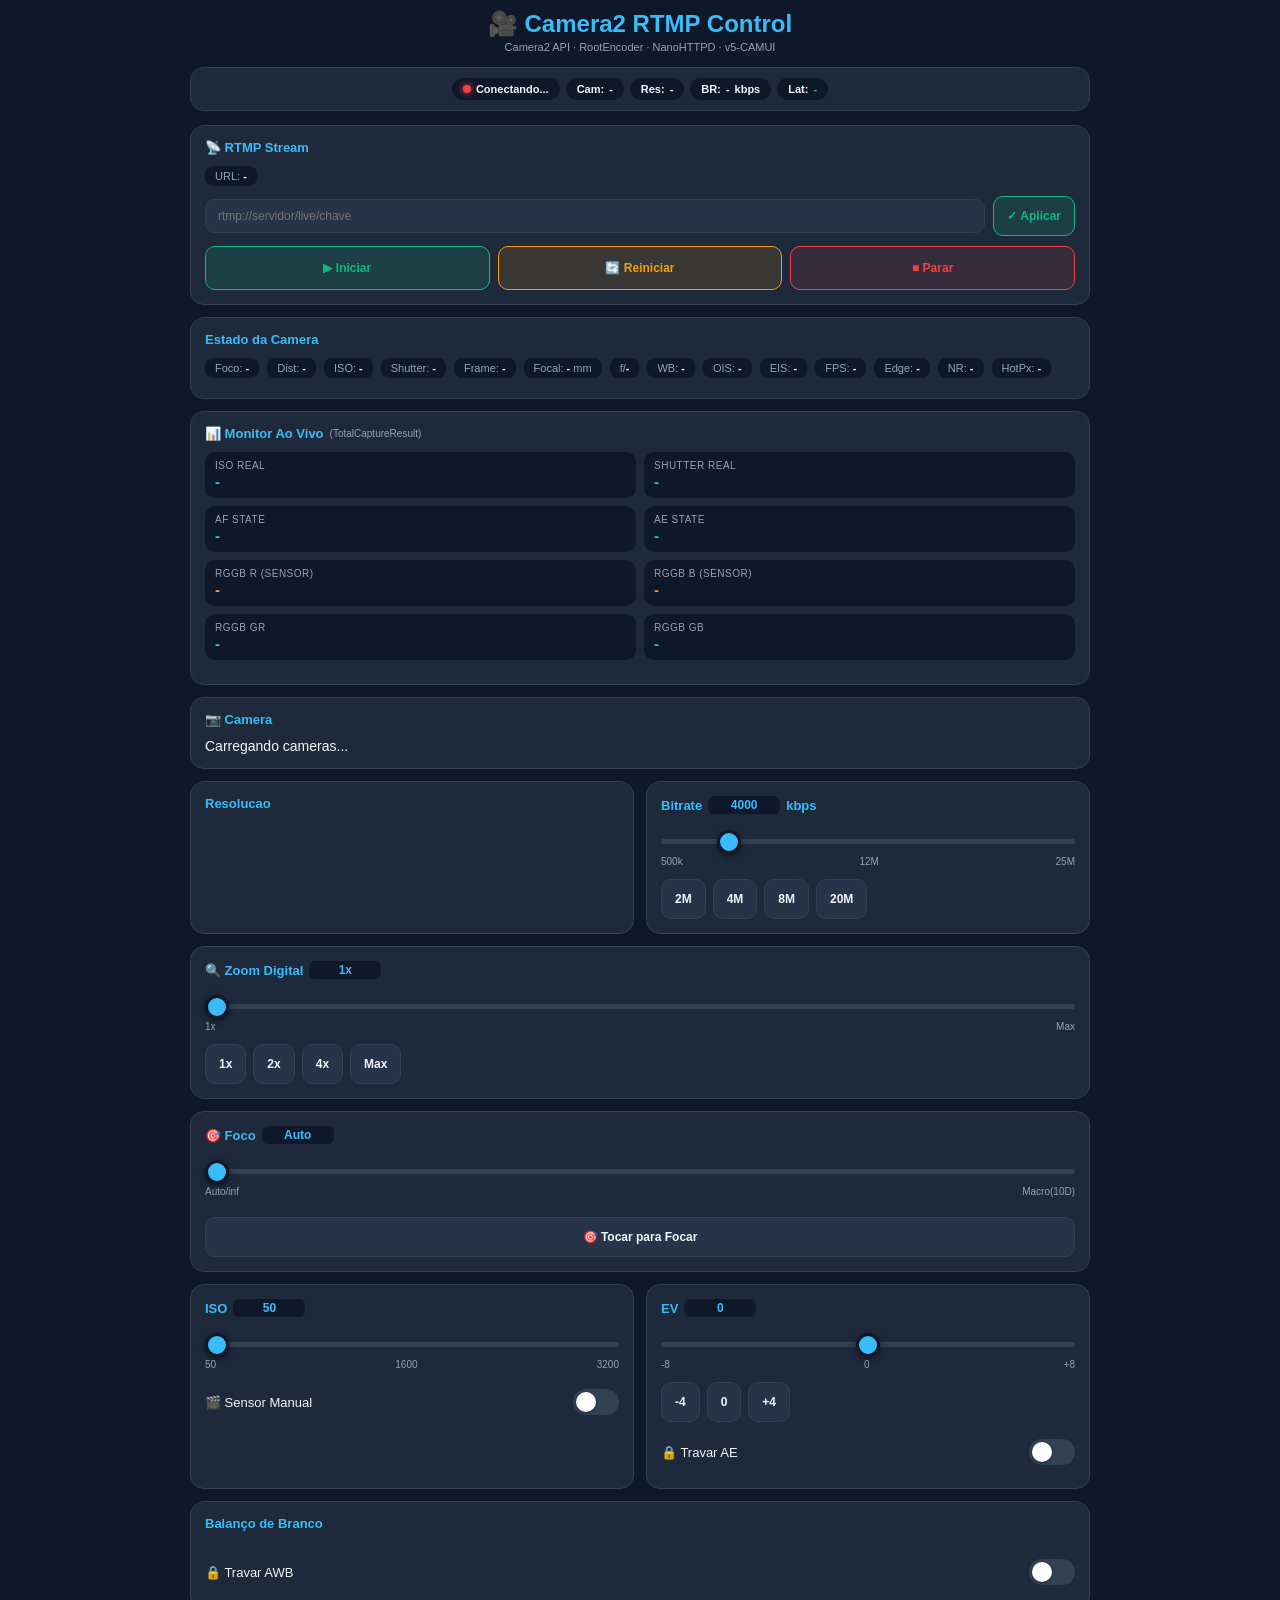
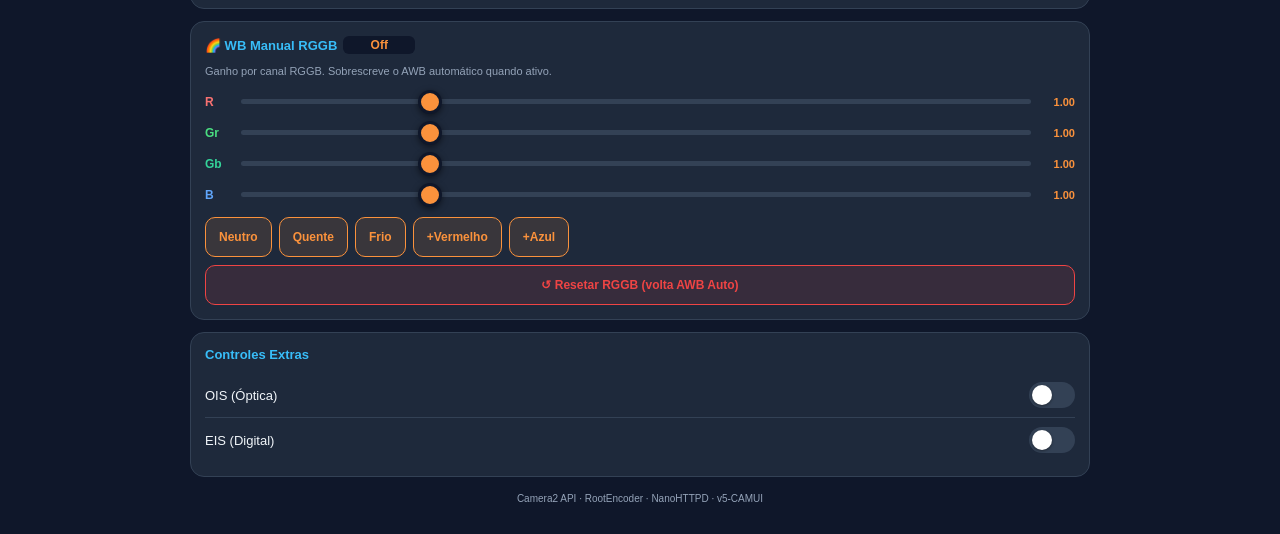
==== commit 72223c9a: "Revert "Merge branch 'v5-CAMUI' of https://github.com/luanscps/CAMSTREAMER-BR into v5-CAMUI" This re" ====
--- a/app/src/main/assets/webui/index.html
+++ b/app/src/main/assets/webui/index.html
@@ -1,350 +1,279 @@
 <!DOCTYPE html>
 <html lang="pt-BR">
 <head>
-  <meta charset="UTF-8">
-  <meta name="viewport" content="width=device-width,initial-scale=1,maximum-scale=1,user-scalable=no">
-  <title>CamStreamer BR</title>
-  <link rel="preconnect" href="https://fonts.googleapis.com">
-  <link rel="preconnect" href="https://fonts.gstatic.com" crossorigin>
-  <link href="https://fonts.googleapis.com/css2?family=Inter:wght@400;500;600;700&display=swap" rel="stylesheet">
-  <link rel="stylesheet" href="style.css">
+<meta charset="UTF-8">
+<meta name="viewport" content="width=device-width,initial-scale=1,maximum-scale=1,user-scalable=no">
+<title>Camera2 RTMP Control</title>
+<link rel="stylesheet" href="style.css">
 </head>
 <body>
-
-<nav class="topnav">
-  <span class="topnav-brand">Cam<span>Streamer</span> BR</span>
-  <div class="topnav-badges">
+<div class="container">
+  <div class="header">
+    <h1>🎥 Camera2 RTMP Control</h1>
+    <p>Camera2 API · RootEncoder · NanoHTTPD · v5-CAMUI</p>
+  </div>
+
+  <!-- Status bar -->
+  <div class="statusbar">
     <div class="badge"><span class="dot off" id="dot-stream"></span><span id="lbl-stream">Conectando...</span></div>
-    <div class="badge">BR <span id="lbl-br">-</span> kbps</div>
-    <div class="badge">Lat <span id="lbl-lat" class="lat-ok">-</span></div>
-    <div class="badge" id="badge-manual" style="display:none">Manual</div>
-    <div class="badge" id="badge-rggb" style="display:none">RGGB</div>
-    <div class="badge" id="badge-highspeed" style="display:none">High-Speed</div>
-  </div>
-  <span class="topnav-meta">Camera2 · RootEncoder · NanoHTTPD · v6-WebGUI</span>
-</nav>
-
-<div class="app-shell">
-
-  <aside class="sidebar">
-    <span class="sidebar-label">Stream</span>
-    <div class="card">
-      <h3>RTMP</h3>
-      <div class="info-row" style="margin-bottom:8px">
-        <div class="info-pill" style="width:100%;word-break:break-all">URL <span id="info-rtmpurl">-</span></div>
-      </div>
-      <div class="rtmp-row">
-        <input type="text" id="rtmp-input" placeholder="rtmp://servidor/live/chave">
-        <button class="btn-start" onclick="applyRtmpUrl(this)">OK</button>
-      </div>
-      <div class="stream-actions">
-        <button class="btn-start" onclick="streamAction('start',this)">Iniciar</button>
-        <button class="btn-restart" onclick="streamAction('restart',this)">Reiniciar</button>
-        <button class="btn-stop" onclick="streamAction('stop',this)">Parar</button>
-      </div>
-    </div>
-
-    <span class="sidebar-label">Status</span>
-    <div class="card">
-      <h3>Dispositivo</h3>
-      <div class="info-row">
-        <div class="info-pill">Cam <span id="lbl-cam">-</span></div>
-        <div class="info-pill">Res <span id="lbl-res">-</span></div>
-        <div class="info-pill">FPS <span id="info-fps">-</span></div>
-        <div class="info-pill">WB <span id="info-wb">-</span></div>
-        <div class="info-pill">OIS <span id="info-ois">-</span></div>
-        <div class="info-pill">EIS <span id="info-eis">-</span></div>
-        <div class="info-pill">Foco <span id="info-focusmode">-</span></div>
-        <div class="info-pill">Dist <span id="info-focusdist">-</span></div>
-        <div class="info-pill">ISO <span id="info-iso">-</span></div>
-        <div class="info-pill">Shutter <span id="info-exp">-</span></div>
-        <div class="info-pill">Frame <span id="info-frame">-</span></div>
-        <div class="info-pill">Focal <span id="info-focal">-</span> mm</div>
-        <div class="info-pill">f/<span id="info-ap">-</span></div>
-        <div class="info-pill">Edge <span id="info-edge">-</span></div>
-        <div class="info-pill">NR <span id="info-nr">-</span></div>
-        <div class="info-pill">HotPx <span id="info-hotpx">-</span></div>
-      </div>
-    </div>
-
-    <span class="sidebar-label">Câmera</span>
-    <div class="card" id="card-camera">
-      <h3>Lente</h3>
-      <div class="btngroup" id="btngroup-camera">Carregando...</div>
-    </div>
-
-    <div class="card hidden" id="card-optical-zoom">
-      <h3>Zoom Óptico <span class="val orange" id="optical-zoom-val">Auto</span></h3>
-      <p class="muted-help">Troca a lente física. Sem perda de qualidade.</p>
-      <div class="btngroup" id="btngroup-optical-zoom"></div>
-    </div>
-
-    <div class="card" id="card-lens-tech">
-      <h3>Lente / Sensor</h3>
-      <div class="spec-grid">
-        <div class="spec-item"><span>Nome</span><strong id="lens-name">-</strong></div>
-        <div class="spec-item"><span>Facing</span><strong id="lens-facing">-</strong></div>
-        <div class="spec-item"><span>Calibração foco</span><strong id="lens-focus-cal">-</strong></div>
-        <div class="spec-item"><span>Min focus</span><strong id="lens-min-focus">-</strong></div>
-        <div class="spec-item"><span>Focais</span><strong id="lens-focals">-</strong></div>
-        <div class="spec-item"><span>Aberturas</span><strong id="lens-apertures">-</strong></div>
-        <div class="spec-item"><span>Sensor px</span><strong id="sensor-px">-</strong></div>
-        <div class="spec-item"><span>Sensor mm</span><strong id="sensor-mm">-</strong></div>
-        <div class="spec-item"><span>Orientação</span><strong id="sensor-orientation">-</strong></div>
-        <div class="spec-item"><span>Timestamp</span><strong id="sensor-ts">-</strong></div>
-      </div>
-    </div>
-  </aside>
-
-  <main class="main">
-
-    <p class="section-title">Monitor Ao Vivo <span class="section-sub">(TotalCaptureResult)</span></p>
-    <div class="card" id="card-monitor">
-      <div class="monitor-grid">
-        <div class="monitor-cell"><div class="mc-label">ISO Real</div><div class="mc-val" id="mon-iso">-</div></div>
-        <div class="monitor-cell"><div class="mc-label">Shutter Real</div><div class="mc-val" id="mon-shutter">-</div></div>
-        <div class="monitor-cell"><div class="mc-label">AF State</div><div class="mc-val" id="mon-af">-</div></div>
-        <div class="monitor-cell"><div class="mc-label">AE State</div><div class="mc-val" id="mon-ae">-</div></div>
-        <div class="monitor-cell"><div class="mc-label">RGGB R</div><div class="mc-val orange" id="mon-rggb-r">-</div></div>
-        <div class="monitor-cell"><div class="mc-label">RGGB B</div><div class="mc-val orange" id="mon-rggb-b">-</div></div>
-        <div class="monitor-cell"><div class="mc-label">RGGB Gr</div><div class="mc-val cyan" id="mon-rggb-gr">-</div></div>
-        <div class="monitor-cell"><div class="mc-label">RGGB Gb</div><div class="mc-val cyan" id="mon-rggb-gb">-</div></div>
-      </div>
-    </div>
-
-    <p class="section-title">Encode</p>
-    <div class="cards-grid">
-      <div class="card">
-        <h3>Resolução + FPS</h3>
-        <div class="btngroup" id="btngroup-resolution"></div>
-      </div>
-      <div class="card">
-        <h3>Bitrate <span class="val" id="br-value">4000</span> kbps</h3>
-        <div class="slider-wrap">
-          <input type="range" id="bitrate" min="500" max="25000" value="4000" step="500" oninput="updateBitrate(this.value)">
-          <div class="rlabels"><span>500k</span><span>12M</span><span>25M</span></div>
-        </div>
-        <div class="btngroup" style="margin-top:8px">
-          <button onclick="setBitratePreset(2000)">2M</button>
-          <button onclick="setBitratePreset(4000)">4M</button>
-          <button onclick="setBitratePreset(8000)">8M</button>
-          <button onclick="setBitratePreset(20000)">20M</button>
-        </div>
-      </div>
-    </div>
-
-    <p class="section-title">Zoom</p>
-    <div class="cards-grid">
-      <div class="card" id="card-zoom">
-        <h3>Zoom Digital <span class="val" id="zoom-val">1x</span></h3>
-        <div class="slider-wrap">
-          <input type="range" id="zoom" min="0" max="1" value="0" step="0.01" oninput="updateZoom(this.value)">
-          <div class="rlabels"><span id="zoom-min-label">1x</span><span id="zoom-max-label">Max</span></div>
-        </div>
-        <div class="btngroup" style="margin-top:8px">
-          <button onclick="setZoomPreset(0)">1x</button>
-          <button onclick="setZoomPreset(0.25)">2x</button>
-          <button onclick="setZoomPreset(0.5)">4x</button>
-          <button onclick="setZoomPreset(1.0)">Max</button>
-        </div>
-      </div>
-
-      <div class="card" id="card-camera-capabilities">
-        <h3>Capacidades</h3>
-        <div class="spec-grid">
-          <div class="spec-item"><span>Hardware</span><strong id="cap-hw">-</strong></div>
-          <div class="spec-item"><span>Manual sensor</span><strong id="cap-manual">-</strong></div>
-          <div class="spec-item"><span>Post-proc</span><strong id="cap-postproc">-</strong></div>
-          <div class="spec-item"><span>RAW</span><strong id="cap-raw">-</strong></div>
-          <div class="spec-item"><span>Burst</span><strong id="cap-burst">-</strong></div>
-          <div class="spec-item"><span>Depth</span><strong id="cap-depth">-</strong></div>
-          <div class="spec-item"><span>Logical multi-cam</span><strong id="cap-logical">-</strong></div>
-          <div class="spec-item"><span>60fps+</span><strong id="cap-60fps">-</strong></div>
-          <div class="spec-item"><span>High-speed</span><strong id="cap-highspeed">-</strong></div>
-          <div class="spec-item"><span>Crop type</span><strong id="cap-crop">-</strong></div>
-        </div>
-      </div>
-    </div>
-
-    <p class="section-title">Foco</p>
-    <div class="card" id="card-focus">
-      <h3>Foco <span class="val" id="focus-val">Auto</span></h3>
+    <div class="badge">Cam: <span id="lbl-cam">-</span></div>
+    <div class="badge">Res: <span id="lbl-res">-</span></div>
+    <div class="badge">BR: <span id="lbl-br">-</span> kbps</div>
+    <div class="badge">Lat: <span id="lbl-lat" class="lat-ok">-</span></div>
+    <div class="badge" id="badge-manual" style="display:none">🎬 Manual</div>
+    <div class="badge" id="badge-rggb" style="display:none">🌈 RGGB</div>
+  </div>
+
+  <!-- RTMP -->
+  <div class="card"><h3>📡 RTMP Stream</h3>
+    <div class="info-row"><div class="info-pill">URL: <span id="info-rtmpurl" style="word-break:break-all">-</span></div></div>
+    <div class="rtmp-row">
+      <input type="text" id="rtmp-input" placeholder="rtmp://servidor/live/chave">
+      <button class="btn-start" onclick="applyRtmpUrl(this)">✓ Aplicar</button>
+    </div>
+    <div class="stream-actions">
+      <button class="btn-start" onclick="streamAction('start',this)">▶ Iniciar</button>
+      <button class="btn-restart" onclick="streamAction('restart',this)">🔄 Reiniciar</button>
+      <button class="btn-stop" onclick="streamAction('stop',this)">■ Parar</button>
+    </div>
+  </div>
+
+  <!-- Estado da Camera -->
+  <div class="card"><h3>Estado da Camera</h3><div class="info-row">
+    <div class="info-pill">Foco: <span id="info-focusmode">-</span></div>
+    <div class="info-pill">Dist: <span id="info-focusdist">-</span></div>
+    <div class="info-pill">ISO: <span id="info-iso">-</span></div>
+    <div class="info-pill">Shutter: <span id="info-exp">-</span></div>
+    <div class="info-pill">Frame: <span id="info-frame">-</span></div>
+    <div class="info-pill">Focal: <span id="info-focal">-</span> mm</div>
+    <div class="info-pill">f/<span id="info-ap">-</span></div>
+    <div class="info-pill">WB: <span id="info-wb">-</span></div>
+    <div class="info-pill">OIS: <span id="info-ois">-</span></div>
+    <div class="info-pill">EIS: <span id="info-eis">-</span></div>
+    <div class="info-pill">FPS: <span id="info-fps">-</span></div>
+    <div class="info-pill">Edge: <span id="info-edge">-</span></div>
+    <div class="info-pill">NR: <span id="info-nr">-</span></div>
+    <div class="info-pill">HotPx: <span id="info-hotpx">-</span></div>
+  </div></div>
+
+  <!-- Monitor Ao Vivo -->
+  <div class="card" id="card-monitor">
+    <h3>📊 Monitor Ao Vivo <span style="font-size:10px;color:var(--muted);font-weight:400">(TotalCaptureResult)</span></h3>
+    <div class="monitor-grid">
+      <div class="monitor-cell"><div class="mc-label">ISO Real</div><div class="mc-val" id="mon-iso">-</div></div>
+      <div class="monitor-cell"><div class="mc-label">Shutter Real</div><div class="mc-val" id="mon-shutter">-</div></div>
+      <div class="monitor-cell"><div class="mc-label">AF State</div><div class="mc-val" id="mon-af">-</div></div>
+      <div class="monitor-cell"><div class="mc-label">AE State</div><div class="mc-val" id="mon-ae">-</div></div>
+      <div class="monitor-cell"><div class="mc-label">RGGB R (sensor)</div><div class="mc-val orange" id="mon-rggb-r">-</div></div>
+      <div class="monitor-cell"><div class="mc-label">RGGB B (sensor)</div><div class="mc-val orange" id="mon-rggb-b">-</div></div>
+      <div class="monitor-cell"><div class="mc-label">RGGB Gr</div><div class="mc-val" id="mon-rggb-gr">-</div></div>
+      <div class="monitor-cell"><div class="mc-label">RGGB Gb</div><div class="mc-val" id="mon-rggb-gb">-</div></div>
+    </div>
+  </div>
+
+  <!-- Camera selector -->
+  <div class="card" id="card-camera"><h3>📷 Camera</h3>
+    <div class="btngroup" id="btngroup-camera">Carregando cameras...</div>
+  </div>
+
+  <!-- Resolucao + Bitrate -->
+  <div class="grid2">
+    <div class="card"><h3>Resolucao</h3>
+      <div class="btngroup" id="btngroup-resolution" style="margin-bottom:10px"></div>
+      <div class="fps-row" id="btngroup-fps"></div>
+    </div>
+    <div class="card"><h3>Bitrate <span class="val" id="br-value">4000</span> kbps</h3>
       <div class="slider-wrap">
-        <input type="range" id="focus" min="0" max="10" value="0" step="0.1" oninput="updateFocus(this.value)">
-        <div class="rlabels"><span>Auto / inf</span><span>Macro</span></div>
-      </div>
-      <div class="btngroup" style="margin-top:8px" id="btngroup-focusmode"></div>
-      <button style="width:100%;margin-top:10px" onclick="triggerAF(this)">Tocar para Focar (AF)</button>
-    </div>
-
-    <p class="section-title">Exposição</p>
-    <div class="cards-grid">
-      <div class="card" id="card-iso">
-        <h3>ISO <span class="val" id="iso-val">50</span></h3>
-        <div class="slider-wrap">
-          <input type="range" id="iso" min="0" max="100" value="0" step="1" oninput="updateISO(this.value)">
-          <div class="rlabels"><span>50</span><span>1600</span><span>3200</span></div>
-        </div>
-        <div class="toggle-row" style="margin-top:6px">
-          <span class="toggle-label">Sensor Manual</span>
-          <label class="switch"><input type="checkbox" id="toggle-manual" onchange="toggleManual(this)"><span class="sw"></span></label>
-        </div>
-      </div>
-
-      <div class="card" id="card-ev">
-        <h3>EV <span class="val" id="ev-val">0</span></h3>
-        <div class="slider-wrap">
-          <input type="range" id="ev" min="-8" max="8" value="0" step="1" oninput="updateEV(this.value)">
-          <div class="rlabels" id="ev-labels"><span>-8</span><span>0</span><span>+8</span></div>
-        </div>
-        <p class="ev-disabled-hint" id="ev-hint">EV inativo no modo manual</p>
-        <div class="btngroup" style="margin-top:8px" id="ev-presets">
-          <button onclick="setEVPreset(-4)">-4</button>
-          <button onclick="setEVPreset(0)">0</button>
-          <button onclick="setEVPreset(4)">+4</button>
-        </div>
-        <div class="toggle-row" style="margin-top:8px">
-          <span class="toggle-label">Travar AE</span>
-          <label class="switch"><input type="checkbox" id="toggle-ae-lock" onchange="toggleAELock(this)"><span class="sw"></span></label>
-        </div>
-      </div>
-
-      <div class="card hidden" id="card-shutter">
-        <h3>Shutter <span class="val manual" id="shutter-val">1/50s</span></h3>
-        <div class="slider-wrap">
-          <input type="range" id="shutter" class="manual-slider" min="0" max="10" value="2" step="1" oninput="updateShutter(this.value)">
-          <div class="rlabels"><span>1/24s</span><span>1/10000s</span></div>
-        </div>
-        <div class="shutter-presets">
-          <button onclick="setShutterPreset('1/24')">1/24</button>
-          <button onclick="setShutterPreset('1/30')">1/30</button>
-          <button onclick="setShutterPreset('1/50')">1/50</button>
-          <button onclick="setShutterPreset('1/60')">1/60</button>
-          <button onclick="setShutterPreset('1/100')">1/100</button>
-          <button onclick="setShutterPreset('1/250')">1/250</button>
-          <button onclick="setShutterPreset('1/500')">1/500</button>
-          <button onclick="setShutterPreset('1/1000')">1/1000</button>
-        </div>
-      </div>
-
-      <div class="card hidden" id="card-frame">
-        <h3>Frame Time <span class="val manual" id="frame-val">1/30s</span></h3>
-        <div class="slider-wrap">
-          <input type="range" id="frame" class="manual-slider" min="0" max="3" value="1" step="1" oninput="updateFrameTime(this.value)">
-          <div class="rlabels"><span>1/15</span><span>1/24</span><span>1/30</span><span>1/60</span></div>
-        </div>
-        <div class="btngroup" style="margin-top:8px">
-          <button onclick="setFramePreset(0)">1/15</button>
-          <button onclick="setFramePreset(1)">1/24</button>
-          <button onclick="setFramePreset(2)">1/30</button>
-          <button onclick="setFramePreset(3)">1/60</button>
-        </div>
-      </div>
-    </div>
-
-    <p class="section-title">White Balance</p>
-    <div class="cards-grid">
-      <div class="card" id="card-wb">
-        <h3>Balanço de Branco</h3>
-        <div class="btngroup" id="btngroup-wb"></div>
-        <div class="toggle-row" style="margin-top:8px">
-          <span class="toggle-label">Travar AWB</span>
-          <label class="switch"><input type="checkbox" id="toggle-awb-lock" onchange="toggleAWBLock(this)"><span class="sw"></span></label>
-        </div>
-      </div>
-
-      <div class="card" id="card-rggb">
-        <h3>RGGB Manual <span class="val orange" id="rggb-status">Off</span></h3>
-        <p class="muted-help">Ganho por canal. Sobrescreve AWB quando ativo.</p>
-        <div class="rggb-row">
-          <span class="rggb-lbl r">R</span>
-          <input type="range" class="rggb-slider orange-slider" id="rggb-r" min="10" max="400" value="100" step="1" oninput="updateRggb('R',this.value)">
-          <span class="rggb-num" id="rggb-r-num">1.00</span>
-        </div>
-        <div class="rggb-row">
-          <span class="rggb-lbl gr">Gr</span>
-          <input type="range" class="rggb-slider orange-slider" id="rggb-gr" min="10" max="400" value="100" step="1" oninput="updateRggb('Gr',this.value)">
-          <span class="rggb-num" id="rggb-gr-num">1.00</span>
-        </div>
-        <div class="rggb-row">
-          <span class="rggb-lbl gb">Gb</span>
-          <input type="range" class="rggb-slider orange-slider" id="rggb-gb" min="10" max="400" value="100" step="1" oninput="updateRggb('Gb',this.value)">
-          <span class="rggb-num" id="rggb-gb-num">1.00</span>
-        </div>
-        <div class="rggb-row">
-          <span class="rggb-lbl b">B</span>
-          <input type="range" class="rggb-slider orange-slider" id="rggb-b" min="10" max="400" value="100" step="1" oninput="updateRggb('B',this.value)">
-          <span class="rggb-num" id="rggb-b-num">1.00</span>
-        </div>
-        <div class="btngroup" style="margin-top:10px">
-          <button onclick="applyRggbPreset(1.0,1.0,1.0,1.0)" class="btn-orange">Neutro</button>
-          <button onclick="applyRggbPreset(1.8,1.0,1.0,1.4)" class="btn-orange">Quente</button>
-          <button onclick="applyRggbPreset(1.2,1.0,1.0,2.0)" class="btn-orange">Frio</button>
-          <button onclick="applyRggbPreset(2.0,1.0,1.0,1.0)" class="btn-orange">+R</button>
-          <button onclick="applyRggbPreset(1.0,1.0,1.0,2.2)" class="btn-orange">+B</button>
-        </div>
-        <button style="width:100%;margin-top:8px" class="btn-stop" onclick="resetRggb(this)">Resetar RGGB</button>
-      </div>
-    </div>
-
-    <p class="section-title">Modos / Formatos</p>
-    <div class="cards-grid">
-      <div class="card">
-        <h3>Formatos disponíveis</h3>
-        <div class="chips" id="chips-formats"></div>
-      </div>
-      <div class="card">
-        <h3>Vídeo high-speed</h3>
-        <div class="chips" id="chips-highspeed-sizes"></div>
-        <div class="chips" id="chips-highspeed-fps" style="margin-top:10px"></div>
-      </div>
-    </div>
-
-    <p class="section-title">Controles e Processamento</p>
-    <div class="cards-grid">
-      <div class="card" id="card-extras">
-        <h3>Extras</h3>
-        <div id="extras-flash"></div>
-        <div class="toggle-row" id="row-ois">
-          <span class="toggle-label">OIS (Óptica)<span class="ois-no-support" id="ois-hint"></span></span>
-          <label class="switch"><input type="checkbox" id="toggle-ois" onchange="toggleOIS(this)"><span class="sw"></span></label>
-        </div>
-        <div class="toggle-row" id="row-eis">
-          <span class="toggle-label">EIS (Digital)</span>
-          <label class="switch"><input type="checkbox" id="toggle-eis" onchange="toggleEIS(this)"><span class="sw"></span></label>
-        </div>
-      </div>
-
-      <div class="card hidden postproc-active" id="card-postproc">
-        <h3>Processamento</h3>
-        <div class="postproc-presets">
-          <button class="preset-quality" onclick="applyQualityMax(this)">Qualidade Max</button>
-          <button class="preset-fast" onclick="applyLatencyMin(this)">Latência Min</button>
-        </div>
-
-        <div class="postproc-section">
-          <h4>Nitidez (Edge)</h4>
-          <div class="btngroup" id="btngroup-edge-modes"></div>
-        </div>
-
-        <div class="postproc-section">
-          <h4>Redução de Ruído</h4>
-          <div class="btngroup" id="btngroup-nr-modes"></div>
-        </div>
-
-        <div class="postproc-section" style="margin-bottom:0">
-          <h4>Pixel Quente</h4>
-          <div class="btngroup" id="btngroup-hotpx-modes"></div>
-        </div>
-      </div>
-    </div>
-
-    <p style="text-align:center;margin-top:32px;color:var(--muted2);font-size:10px;letter-spacing:0.3px">
-      Camera2 API · RootEncoder · NanoHTTPD · v6-WebGUI
-    </p>
-  </main>
+        <input type="range" id="bitrate" min="500" max="25000" value="4000" step="500" oninput="updateBitrate(this.value)">
+        <div class="rlabels"><span>500k</span><span>12M</span><span>25M</span></div>
+      </div>
+      <div class="btngroup" style="margin-top:8px">
+        <button onclick="setBitratePreset(2000)">2M</button>
+        <button onclick="setBitratePreset(4000)">4M</button>
+        <button onclick="setBitratePreset(8000)">8M</button>
+        <button onclick="setBitratePreset(20000)">20M</button>
+      </div>
+    </div>
+  </div>
+
+  <!-- Zoom Digital -->
+  <div class="card" id="card-zoom"><h3>🔍 Zoom Digital <span class="val" id="zoom-val">1x</span></h3>
+    <div class="slider-wrap">
+      <input type="range" id="zoom" min="0" max="1" value="0" step="0.01" oninput="updateZoom(this.value)">
+      <div class="rlabels"><span>1x</span><span>Max</span></div>
+    </div>
+    <div class="btngroup" style="margin-top:8px">
+      <button onclick="setZoomPreset(0)">1x</button>
+      <button onclick="setZoomPreset(0.25)">2x</button>
+      <button onclick="setZoomPreset(0.5)">4x</button>
+      <button onclick="setZoomPreset(1.0)">Max</button>
+    </div>
+  </div>
+
+  <!-- Zoom Optico -->
+  <div class="card hidden" id="card-optical-zoom">
+    <h3>🔭 Zoom Óptico <span class="val orange" id="optical-zoom-val">Auto</span></h3>
+    <p style="font-size:11px;color:var(--muted);margin-bottom:10px">Troca a lente física (focal length). Sem perda de qualidade.</p>
+    <div class="btngroup" id="btngroup-optical-zoom"></div>
+  </div>
+
+  <!-- Foco -->
+  <div class="card" id="card-focus"><h3>🎯 Foco <span class="val" id="focus-val">Auto</span></h3>
+    <div class="slider-wrap">
+      <input type="range" id="focus" min="0" max="10" value="0" step="0.1" oninput="updateFocus(this.value)">
+      <div class="rlabels"><span>Auto/inf</span><span>Macro(10D)</span></div>
+    </div>
+    <div class="btngroup" style="margin-top:8px" id="btngroup-focusmode"></div>
+    <button style="width:100%;margin-top:8px" onclick="triggerAF(this)">🎯 Tocar para Focar</button>
+  </div>
+
+  <!-- ISO + EV -->
+  <div class="grid2">
+    <div class="card" id="card-iso"><h3>ISO <span class="val" id="iso-val">50</span></h3>
+      <div class="slider-wrap">
+        <input type="range" id="iso" min="0" max="100" value="0" step="1" oninput="updateISO(this.value)">
+        <div class="rlabels"><span>50</span><span>1600</span><span>3200</span></div>
+      </div>
+      <div class="toggle-row" style="margin-top:6px">
+        <span class="toggle-label">🎬 Sensor Manual</span>
+        <label class="switch"><input type="checkbox" id="toggle-manual" onchange="toggleManual(this)"><span class="sw"></span></label>
+      </div>
+    </div>
+    <div class="card" id="card-ev"><h3>EV <span class="val" id="ev-val">0</span></h3>
+      <div class="slider-wrap">
+        <input type="range" id="ev" min="-8" max="8" value="0" step="1" oninput="updateEV(this.value)">
+        <div class="rlabels" id="ev-labels"><span>-8</span><span>0</span><span>+8</span></div>
+      </div>
+      <p class="ev-disabled-hint" id="ev-hint">EV inativo - sensor manual ativo</p>
+      <div class="btngroup" style="margin-top:8px" id="ev-presets">
+        <button onclick="setEVPreset(-4)">-4</button>
+        <button onclick="setEVPreset(0)">0</button>
+        <button onclick="setEVPreset(4)">+4</button>
+      </div>
+      <div class="toggle-row" style="margin-top:8px">
+        <span class="toggle-label">🔒 Travar AE</span>
+        <label class="switch"><input type="checkbox" id="toggle-ae-lock" onchange="toggleAELock(this)"><span class="sw"></span></label>
+      </div>
+    </div>
+  </div>
+
+  <!-- Shutter Speed -->
+  <div class="card hidden" id="card-shutter"><h3>⏱ Shutter <span class="val manual" id="shutter-val">1/50s</span></h3>
+    <div class="slider-wrap">
+      <input type="range" id="shutter" class="manual-slider" min="0" max="10" value="2" step="1" oninput="updateShutter(this.value)">
+      <div class="rlabels"><span>1/24s</span><span>1/10000s</span></div>
+    </div>
+    <div class="shutter-presets">
+      <button onclick="setShutterPreset('1/24')">1/24</button>
+      <button onclick="setShutterPreset('1/30')">1/30</button>
+      <button onclick="setShutterPreset('1/50')">1/50</button>
+      <button onclick="setShutterPreset('1/60')">1/60</button>
+      <button onclick="setShutterPreset('1/100')">1/100</button>
+      <button onclick="setShutterPreset('1/250')">1/250</button>
+      <button onclick="setShutterPreset('1/500')">1/500</button>
+      <button onclick="setShutterPreset('1/1000')">1/1000</button>
+    </div>
+  </div>
+
+  <!-- Frame Time -->
+  <div class="card hidden" id="card-frame"><h3>🎬 Frame Time <span class="val manual" id="frame-val">1/30s</span></h3>
+    <div class="slider-wrap">
+      <input type="range" id="frame" class="manual-slider" min="0" max="3" value="1" step="1" oninput="updateFrameTime(this.value)">
+      <div class="rlabels"><span>1/15</span><span>1/24</span><span>1/30</span><span>1/60</span></div>
+    </div>
+    <div class="btngroup" style="margin-top:8px">
+      <button onclick="setFramePreset(0)">1/15 ~60fps</button>
+      <button onclick="setFramePreset(1)">1/24 ~41fps</button>
+      <button onclick="setFramePreset(2)">1/30 ~30fps</button>
+      <button onclick="setFramePreset(3)">1/60 ~16fps</button>
+    </div>
+    <p style="font-size:10px;color:var(--muted);margin-top:8px">Frame Duration define o FPS maximo do sensor.</p>
+  </div>
+
+  <!-- White Balance -->
+  <div class="card" id="card-wb"><h3>Balanço de Branco</h3>
+    <div class="btngroup" id="btngroup-wb"></div>
+    <div class="toggle-row" style="margin-top:8px">
+      <span class="toggle-label">🔒 Travar AWB</span>
+      <label class="switch"><input type="checkbox" id="toggle-awb-lock" onchange="toggleAWBLock(this)"><span class="sw"></span></label>
+    </div>
+  </div>
+
+  <!-- RGGB -->
+  <div class="card" id="card-rggb">
+    <h3>🌈 WB Manual RGGB <span class="val orange" id="rggb-status">Off</span></h3>
+    <p style="font-size:11px;color:var(--muted);margin-bottom:12px">Ganho por canal RGGB. Sobrescreve o AWB automático quando ativo.</p>
+    <div class="rggb-row">
+      <span class="rggb-lbl r">R</span>
+      <input type="range" class="rggb-slider orange-slider" id="rggb-r" min="10" max="400" value="100" step="1" oninput="updateRggb('R',this.value)">
+      <span class="rggb-num" id="rggb-r-num">1.00</span>
+    </div>
+    <div class="rggb-row">
+      <span class="rggb-lbl gr">Gr</span>
+      <input type="range" class="rggb-slider orange-slider" id="rggb-gr" min="10" max="400" value="100" step="1" oninput="updateRggb('Gr',this.value)">
+      <span class="rggb-num" id="rggb-gr-num">1.00</span>
+    </div>
+    <div class="rggb-row">
+      <span class="rggb-lbl gb">Gb</span>
+      <input type="range" class="rggb-slider orange-slider" id="rggb-gb" min="10" max="400" value="100" step="1" oninput="updateRggb('Gb',this.value)">
+      <span class="rggb-num" id="rggb-gb-num">1.00</span>
+    </div>
+    <div class="rggb-row">
+      <span class="rggb-lbl b">B</span>
+      <input type="range" class="rggb-slider orange-slider" id="rggb-b" min="10" max="400" value="100" step="1" oninput="updateRggb('B',this.value)">
+      <span class="rggb-num" id="rggb-b-num">1.00</span>
+    </div>
+    <div class="btngroup" style="margin-top:10px">
+      <button onclick="applyRggbPreset(1.0,1.0,1.0,1.0)" class="btn-orange">Neutro</button>
+      <button onclick="applyRggbPreset(1.8,1.0,1.0,1.4)" class="btn-orange">Quente</button>
+      <button onclick="applyRggbPreset(1.2,1.0,1.0,2.0)" class="btn-orange">Frio</button>
+      <button onclick="applyRggbPreset(2.0,1.0,1.0,1.0)" class="btn-orange">+Vermelho</button>
+      <button onclick="applyRggbPreset(1.0,1.0,1.0,2.2)" class="btn-orange">+Azul</button>
+    </div>
+    <button style="width:100%;margin-top:8px" class="btn-stop" onclick="resetRggb(this)">↺ Resetar RGGB (volta AWB Auto)</button>
+  </div>
+
+  <!-- Extras -->
+  <div class="card" id="card-extras"><h3>Controles Extras</h3>
+    <div id="extras-flash"></div>
+    <div class="toggle-row" id="row-ois">
+      <span class="toggle-label">OIS (Óptica)<span class="ois-no-support" id="ois-hint"></span></span>
+      <label class="switch"><input type="checkbox" id="toggle-ois" onchange="toggleOIS(this)"><span class="sw"></span></label>
+    </div>
+    <div class="toggle-row" id="row-eis">
+      <span class="toggle-label">EIS (Digital)</span>
+      <label class="switch"><input type="checkbox" id="toggle-eis" onchange="toggleEIS(this)"><span class="sw"></span></label>
+    </div>
+  </div>
+
+  <!-- Processamento de Imagem -->
+  <div class="card hidden postproc-active" id="card-postproc">
+    <h3>🎞 Processamento de Imagem</h3>
+    <div class="postproc-presets">
+      <button class="preset-quality" onclick="applyQualityMax(this)">⭐ Qualidade Máxima</button>
+      <button class="preset-fast" onclick="applyLatencyMin(this)">⚡ Latência Mínima</button>
+    </div>
+    <div class="postproc-section"><h4>Nitidez (Edge)</h4><div class="btngroup">
+      <button data-edge="off" onclick="setEdge('off',this)">Desligado</button>
+      <button data-edge="fast" onclick="setEdge('fast',this)">Rápido</button>
+      <button data-edge="high_quality" onclick="setEdge('high_quality',this)" class="active">Qualidade</button>
+    </div></div>
+    <div class="postproc-section"><h4>Redução de Ruído (NR)</h4><div class="btngroup">
+      <button data-nr="off" onclick="setNR('off',this)">Desligado</button>
+      <button data-nr="minimal" onclick="setNR('minimal',this)">Mínimo</button>
+      <button data-nr="fast" onclick="setNR('fast',this)">Rápido</button>
+      <button data-nr="high_quality" onclick="setNR('high_quality',this)" class="active">Qualidade</button>
+    </div></div>
+    <div class="postproc-section" style="margin-bottom:0"><h4>Pixel Quente</h4><div class="btngroup">
+      <button data-hotpx="off" onclick="setHotPx('off',this)">Desligado</button>
+      <button data-hotpx="fast" onclick="setHotPx('fast',this)">Rápido</button>
+      <button data-hotpx="high_quality" onclick="setHotPx('high_quality',this)" class="active">Qualidade</button>
+    </div></div>
+  </div>
+
+  <p style="text-align:center;margin-top:16px;color:var(--muted);font-size:10px;padding-bottom:20px">
+    Camera2 API · RootEncoder · NanoHTTPD · v5-CAMUI</p>
 </div>
-
 <div id="toast" class="ok">OK</div>
 <script src="app.js"></script>
 </body>
--- a/app/src/main/assets/webui/style.css
+++ b/app/src/main/assets/webui/style.css
@@ -1,177 +1,125 @@
 :root{
-  --bg:#0b1020;
-  --bg2:#11182d;
-  --card:#161f38;
-  --card2:#1c2745;
-  --line:#263559;
-  --text:#eef3ff;
-  --muted:#9fb0d1;
-  --muted2:#7285aa;
-  --cyan:#4fd8ff;
-  --green:#44d17a;
-  --yellow:#ffd24f;
-  --orange:#ff9f43;
-  --red:#ff5f6d;
-  --blue:#6fa8ff;
-  --shadow:0 12px 30px rgba(0,0,0,.26);
-  --radius:18px;
+  --bg:#0f172a; --surface:#1e293b; --surface2:#263348; --border:#334155;
+  --accent:#38bdf8; --text:#f1f5f9; --muted:#94a3b8;
+  --green:#10b981; --red:#ef4444; --yellow:#f59e0b; --purple:#a855f7; --orange:#fb923c;
 }
-*{box-sizing:border-box}
-html,body{
-  margin:0;padding:0;
-  background:linear-gradient(180deg,var(--bg),#0d1427 45%,#0f1730);
-  color:var(--text);
-  font-family:Inter,system-ui,-apple-system,Segoe UI,Roboto,sans-serif
-}
-body{min-height:100vh}
-button,input{font:inherit}
-input[type=text]{
-  width:100%;border:1px solid var(--line);background:#0f1730;color:var(--text);
-  border-radius:12px;padding:12px 14px;outline:none
-}
-input[type=text]:focus{border-color:var(--cyan);box-shadow:0 0 0 3px rgba(79,216,255,.15)}
-button{
-  border:1px solid var(--line);
-  background:linear-gradient(180deg,#1a2848,#16223d);
-  color:var(--text);
-  border-radius:12px;
-  padding:10px 14px;
-  cursor:pointer;
-  transition:.16s ease;
-}
-button:hover{transform:translateY(-1px);border-color:#34508a}
-button.active{border-color:var(--cyan);box-shadow:0 0 0 2px rgba(79,216,255,.15) inset;color:var(--cyan)}
-button:disabled{opacity:.45;cursor:not-allowed}
-.btn-start{background:linear-gradient(180deg,#194f33,#163f2a);border-color:#2f6a4c}
-.btn-restart{background:linear-gradient(180deg,#4d3a17,#3f2f13);border-color:#7d6027}
-.btn-stop{background:linear-gradient(180deg,#5a2029,#45171f);border-color:#7d303f}
-.btn-orange{border-color:#8a5a20;color:#ffd7a7}
-.topnav{
-  position:sticky;top:0;z-index:10;
-  display:flex;align-items:center;justify-content:space-between;gap:16px;
-  padding:14px 18px;border-bottom:1px solid rgba(255,255,255,.05);
-  background:rgba(8,12,24,.78);backdrop-filter:blur(10px)
-}
-.topnav-brand{font-weight:700;letter-spacing:.3px}
-.topnav-brand span{color:var(--cyan)}
-.topnav-badges{display:flex;gap:10px;flex-wrap:wrap}
-.badge{
-  display:flex;align-items:center;gap:8px;
-  background:#121b31;border:1px solid var(--line);padding:8px 10px;border-radius:999px;
-  color:var(--muted);font-size:12px
-}
-.dot{width:10px;height:10px;border-radius:999px;background:var(--green);box-shadow:0 0 16px rgba(68,209,122,.8)}
-.dot.off{background:var(--red);box-shadow:0 0 16px rgba(255,95,109,.45)}
-.topnav-meta{font-size:12px;color:var(--muted2)}
-.app-shell{
-  display:grid;grid-template-columns:340px minmax(0,1fr);
-  gap:18px;padding:18px;max-width:1700px;margin:0 auto
-}
-.sidebar{display:flex;flex-direction:column;gap:12px}
-.main{display:flex;flex-direction:column;gap:14px}
-.sidebar-label,.section-title{
-  font-size:12px;text-transform:uppercase;letter-spacing:.18em;color:var(--muted2);font-weight:700
-}
-.section-sub{font-weight:400;text-transform:none;letter-spacing:0;color:var(--muted2)}
-.card{
-  background:linear-gradient(180deg,var(--card),var(--card2));
-  border:1px solid var(--line);border-radius:var(--radius);padding:16px;box-shadow:var(--shadow)
-}
-.card h3{margin:0 0 12px;font-size:15px}
-.cards-grid{display:grid;grid-template-columns:repeat(2,minmax(0,1fr));gap:14px}
-.info-row,.btngroup,.chips{display:flex;flex-wrap:wrap;gap:8px}
-.info-pill{
-  display:flex;gap:6px;align-items:center;
-  border:1px solid var(--line);background:#111a30;border-radius:999px;
-  padding:7px 10px;font-size:12px;color:var(--muted)
-}
-.rtmp-row{display:grid;grid-template-columns:1fr auto;gap:10px}
-.stream-actions{display:grid;grid-template-columns:repeat(3,1fr);gap:10px;margin-top:10px}
-.slider-wrap{margin-top:8px}
-input[type=range]{width:100%}
-.rlabels{
-  display:flex;justify-content:space-between;
-  font-size:11px;color:var(--muted2);margin-top:5px
-}
-.val{color:var(--cyan);font-weight:700}
+*{margin:0;padding:0;box-sizing:border-box;-webkit-tap-highlight-color:transparent}
+html{font-size:14px}
+body{font-family:-apple-system,BlinkMacSystemFont,'Segoe UI',sans-serif;
+  background:var(--bg);color:var(--text);padding:10px;min-height:100vh;overscroll-behavior:none}
+.container{max-width:900px;margin:0 auto}
+.header{text-align:center;margin-bottom:14px}
+.header h1{color:var(--accent);font-size:clamp(16px,5vw,24px);font-weight:800}
+.header p{color:var(--muted);font-size:11px;margin-top:3px}
+.statusbar{display:flex;flex-wrap:wrap;gap:6px;justify-content:center;
+  padding:10px;background:var(--surface);border-radius:14px;
+  border:1px solid var(--border);margin-bottom:14px}
+.badge{display:flex;align-items:center;gap:5px;background:var(--bg);
+  padding:5px 11px;border-radius:20px;font-size:11px;font-weight:600;white-space:nowrap}
+.dot{width:8px;height:8px;border-radius:50%;background:var(--green);
+  box-shadow:0 0 6px var(--green);transition:background .3s}
+.dot.off{background:var(--red);box-shadow:0 0 6px var(--red)}
+.lat-ok{color:var(--green)}.lat-warn{color:var(--yellow)}.lat-bad{color:var(--red)}
+.badge-manual{background:var(--yellow)!important;color:#0f172a!important;font-weight:800}
+.card{background:var(--surface);padding:14px;margin-bottom:12px;
+  border-radius:14px;border:1px solid var(--border)}
+.card.hidden{display:none!important}
+.card.manual-active{border-color:var(--yellow)!important;box-shadow:0 0 0 2px rgba(245,158,11,.25)}
+.card.postproc-active{border-color:var(--purple)!important;box-shadow:0 0 0 2px rgba(168,85,247,.18)}
+.card.rggb-active{border-color:var(--orange)!important;box-shadow:0 0 0 2px rgba(251,146,60,.22)}
+.card h3{color:var(--accent);font-size:13px;font-weight:700;margin-bottom:11px;
+  display:flex;align-items:center;gap:6px}
+.val{display:inline-block;background:var(--bg);padding:2px 10px;
+  border-radius:6px;font-weight:700;color:var(--accent);min-width:72px;text-align:center;font-size:12px}
+.val.manual{color:var(--yellow)}
 .val.orange{color:var(--orange)}
-.val.manual{color:var(--yellow)}
-.monitor-grid{
-  display:grid;grid-template-columns:repeat(4,minmax(0,1fr));gap:10px
-}
-.monitor-cell{
-  background:#10192e;border:1px solid var(--line);border-radius:14px;padding:12px
-}
-.mc-label{font-size:11px;color:var(--muted2);margin-bottom:6px}
-.mc-val{font-size:16px;font-weight:700}
-.mc-val.green{color:var(--green)}
-.mc-val.yellow{color:var(--yellow)}
-.mc-val.orange{color:var(--orange)}
-.mc-val.cyan{color:var(--cyan)}
-.toggle-row{
-  display:flex;align-items:center;justify-content:space-between;
-  gap:12px;padding:9px 0;border-top:1px solid rgba(255,255,255,.05)
-}
-.toggle-label{font-size:13px;color:var(--text)}
-.switch{position:relative;display:inline-block;width:52px;height:30px}
-.switch input{display:none}
-.sw{
-  position:absolute;inset:0;border-radius:999px;background:#2a3758;border:1px solid var(--line);transition:.16s
-}
-.sw::before{
-  content:"";position:absolute;top:3px;left:3px;width:22px;height:22px;border-radius:999px;background:#fff;transition:.16s
-}
-.switch input:checked + .sw{background:#184f38;border-color:#277a58}
-.switch input:checked + .sw::before{transform:translateX(22px)}
-.hidden{display:none!important}
-.ev-disabled-hint{display:none;color:var(--yellow);font-size:11px;margin:8px 0 0}
+.info-row{display:flex;gap:8px;flex-wrap:wrap;margin-bottom:6px}
+.info-pill{background:var(--bg);padding:4px 10px;border-radius:8px;font-size:11px;color:var(--muted)}
+.info-pill span{color:var(--text);font-weight:600}
+.btngroup{display:flex;flex-wrap:wrap;gap:7px}
+button{background:var(--surface2);color:var(--text);border:1px solid var(--border);
+  padding:9px 13px;border-radius:10px;cursor:pointer;font-weight:600;font-size:12px;
+  line-height:1.2;transition:background .15s,transform .1s;
+  touch-action:manipulation;user-select:none;min-height:40px}
+button:hover{background:var(--accent);color:#0f172a;border-color:var(--accent)}
+button:active{transform:scale(.93)}
+button.active{background:var(--green);color:#fff;border-color:var(--green)}
+button.btn-start{background:rgba(16,185,129,.15);border-color:var(--green);color:var(--green)}
+button.btn-start:hover{background:var(--green);color:#fff}
+button.btn-restart{background:rgba(245,158,11,.12);border-color:var(--yellow);color:var(--yellow)}
+button.btn-restart:hover{background:var(--yellow);color:#0f172a}
+button.btn-stop{background:rgba(239,68,68,.12);border-color:var(--red);color:var(--red)}
+button.btn-stop:hover{background:var(--red);color:#fff}
+button.btn-orange{background:rgba(251,146,60,.12);border-color:var(--orange);color:var(--orange)}
+button.btn-orange:hover{background:var(--orange);color:#0f172a}
+button.preset-quality{background:rgba(168,85,247,.18);border-color:var(--purple);color:var(--purple)}
+button.preset-quality:hover{background:var(--purple);color:#fff;border-color:var(--purple)}
+button.preset-fast{background:rgba(245,158,11,.12);border-color:var(--yellow);color:var(--yellow)}
+button.preset-fast:hover{background:var(--yellow);color:#0f172a;border-color:var(--yellow)}
+@keyframes pulse-ok{0%{box-shadow:0 0 0 0 rgba(16,185,129,.8)}
+  70%{box-shadow:0 0 0 12px rgba(16,185,129,0)}100%{box-shadow:0 0 0 0 rgba(16,185,129,0)}}
+@keyframes pulse-err{0%{box-shadow:0 0 0 0 rgba(239,68,68,.8)}
+  70%{box-shadow:0 0 0 12px rgba(239,68,68,0)}100%{box-shadow:0 0 0 0 rgba(239,68,68,0)}}
+button.fb-ok{animation:pulse-ok .45s ease}
+button.fb-err{animation:pulse-err .45s ease}
+.slider-wrap{padding:4px 0}
+input[type=range]{width:100%;height:5px;background:var(--border);
+  border-radius:4px;outline:none;-webkit-appearance:none;margin:10px 0;cursor:pointer}
+input[type=range]::-webkit-slider-thumb{-webkit-appearance:none;
+  width:24px;height:24px;background:var(--accent);cursor:grab;border-radius:50%;
+  border:3px solid var(--bg);box-shadow:0 2px 6px rgba(0,0,0,.5)}
+input[type=range].manual-slider::-webkit-slider-thumb{background:var(--yellow)}
+input[type=range].orange-slider::-webkit-slider-thumb{background:var(--orange)}
+input[type=range]:disabled{opacity:.3;cursor:not-allowed}
+.rlabels{display:flex;justify-content:space-between;font-size:10px;color:var(--muted);margin-top:2px}
+.toggle-row{display:flex;align-items:center;justify-content:space-between;
+  padding:9px 0;border-bottom:1px solid var(--border)}
+.toggle-row:last-child{border-bottom:none}
+.toggle-label{font-size:13px;display:flex;align-items:center;gap:7px}
+.switch{position:relative;display:inline-block;width:46px;height:26px;flex-shrink:0}
+.switch input{opacity:0;width:0;height:0}
+.sw{position:absolute;cursor:pointer;inset:0;background:var(--border);border-radius:26px;transition:.3s}
+.sw:before{content:'';position:absolute;height:20px;width:20px;left:3px;bottom:3px;
+  background:#fff;border-radius:50%;transition:.3s;box-shadow:0 1px 3px rgba(0,0,0,.4)}
+input:checked+.sw{background:var(--green)}
+input:checked+.sw:before{transform:translateX(20px)}
+input:disabled+.sw{opacity:.3;cursor:not-allowed}
+.ois-no-support{font-size:10px;color:var(--muted);font-style:italic;margin-left:8px}
+.ev-disabled-hint{font-size:10px;color:var(--muted);margin-top:4px;font-style:italic;display:none}
 .ev-disabled-hint.show{display:block}
-.shutter-presets{display:grid;grid-template-columns:repeat(4,1fr);gap:8px;margin-top:8px}
-.rggb-row{
-  display:grid;grid-template-columns:34px 1fr 56px;gap:10px;align-items:center;margin:8px 0
-}
-.rggb-lbl{font-weight:700}
-.rggb-lbl.r,.orange{color:var(--orange)}
-.rggb-lbl.gr,.rggb-lbl.gb,.cyan{color:var(--cyan)}
-.rggb-num{text-align:right;color:var(--muted)}
-.postproc-presets{display:grid;grid-template-columns:1fr 1fr;gap:8px;margin-bottom:12px}
 .postproc-section{margin-bottom:12px}
-.postproc-section h4{margin:0 0 8px;font-size:12px;color:var(--muted);text-transform:uppercase;letter-spacing:.08em}
-.spec-grid{
-  display:grid;grid-template-columns:repeat(2,minmax(0,1fr));gap:8px
-}
-.spec-item{
-  background:#10192e;border:1px solid var(--line);border-radius:12px;padding:10px
-}
-.spec-item span{display:block;font-size:11px;color:var(--muted2);margin-bottom:4px}
-.spec-item strong{display:block;font-size:13px;color:var(--text);word-break:break-word}
-.chips .chip{
-  border:1px solid var(--line);
-  background:#10192e;
-  color:var(--muted);
-  border-radius:999px;
-  padding:7px 10px;
-  font-size:12px
-}
-.muted-help{font-size:11px;color:var(--muted);margin-bottom:10px}
-.ois-no-support{color:var(--muted2);margin-left:6px;font-size:11px}
-#toast{
-  position:fixed;left:50%;bottom:24px;transform:translateX(-50%) translateY(20px);
-  padding:11px 16px;border-radius:999px;opacity:0;pointer-events:none;transition:.18s ease;
-  background:#183524;border:1px solid #2c6545;color:#d9ffe8;z-index:50
-}
-#toast.err{background:#3b1720;border-color:#7b3141;color:#ffdce2}
-#toast.show{opacity:1;transform:translateX(-50%) translateY(0)}
-.lat-ok{color:var(--green)} .lat-warn{color:var(--yellow)} .lat-bad{color:var(--red)}
-.fb-ok{box-shadow:0 0 0 2px rgba(68,209,122,.28) inset}
-.fb-err{box-shadow:0 0 0 2px rgba(255,95,109,.28) inset}
-@media (max-width: 1180px){
-  .app-shell{grid-template-columns:1fr}
-  .cards-grid{grid-template-columns:1fr}
-}
-@media (max-width: 780px){
-  .monitor-grid{grid-template-columns:repeat(2,minmax(0,1fr))}
-  .stream-actions{grid-template-columns:1fr}
-  .shutter-presets{grid-template-columns:repeat(2,1fr)}
-  .spec-grid{grid-template-columns:1fr}
-}+.postproc-section h4{color:var(--muted);font-size:11px;font-weight:700;
+  text-transform:uppercase;letter-spacing:.06em;margin-bottom:7px}
+.postproc-presets{display:flex;gap:8px;margin-bottom:14px}
+.postproc-presets button{flex:1;font-size:11px;padding:8px 6px}
+@media(min-width:480px){.grid2{display:grid;grid-template-columns:1fr 1fr;gap:12px}}
+#toast{position:fixed;bottom:22px;left:50%;transform:translateX(-50%) translateY(80px);
+  padding:10px 22px;border-radius:24px;font-size:13px;font-weight:700;
+  pointer-events:none;transition:transform .25s,opacity .25s;opacity:0;z-index:999;white-space:nowrap}
+#toast.show{transform:translateX(-50%) translateY(0);opacity:1}
+#toast.ok{background:var(--green);color:#fff}
+#toast.err{background:var(--red);color:#fff}
+.fps-row{display:flex;gap:6px;margin-top:8px}
+.fps-row button{flex:1;font-size:11px;padding:7px 4px}
+.shutter-presets{display:flex;flex-wrap:wrap;gap:5px;margin-top:8px}
+.shutter-presets button{flex:1;min-width:52px;font-size:10px;padding:6px 4px}
+.rtmp-row{display:flex;gap:8px;margin-top:10px;align-items:center}
+.rtmp-row input{flex:1;background:var(--surface2);color:var(--text);border:1px solid var(--border);
+  padding:9px 12px;border-radius:10px;font-size:12px;outline:none}
+.rtmp-row input:focus{border-color:var(--accent)}
+.stream-actions{display:flex;gap:8px;margin-top:10px}
+.stream-actions button{flex:1;font-size:12px;padding:10px 8px;min-height:44px}
+.monitor-grid{display:grid;grid-template-columns:1fr 1fr;gap:8px;margin-bottom:10px}
+.monitor-cell{background:var(--bg);border-radius:10px;padding:8px 10px}
+.monitor-cell .mc-label{font-size:10px;color:var(--muted);text-transform:uppercase;letter-spacing:.05em}
+.monitor-cell .mc-val{font-size:15px;font-weight:800;color:var(--accent);margin-top:2px}
+.monitor-cell .mc-val.green{color:var(--green)}
+.monitor-cell .mc-val.yellow{color:var(--yellow)}
+.monitor-cell .mc-val.red{color:var(--red)}
+.monitor-cell .mc-val.orange{color:var(--orange)}
+.rggb-row{display:flex;align-items:center;gap:8px;margin-bottom:6px}
+.rggb-lbl{font-size:12px;font-weight:700;width:28px;flex-shrink:0}
+.rggb-lbl.r{color:#f87171}.rggb-lbl.gr{color:#4ade80}
+.rggb-lbl.gb{color:#34d399}.rggb-lbl.b{color:#60a5fa}
+.rggb-num{font-size:11px;font-weight:700;color:var(--orange);width:36px;text-align:right;flex-shrink:0}
+.rggb-slider{flex:1}
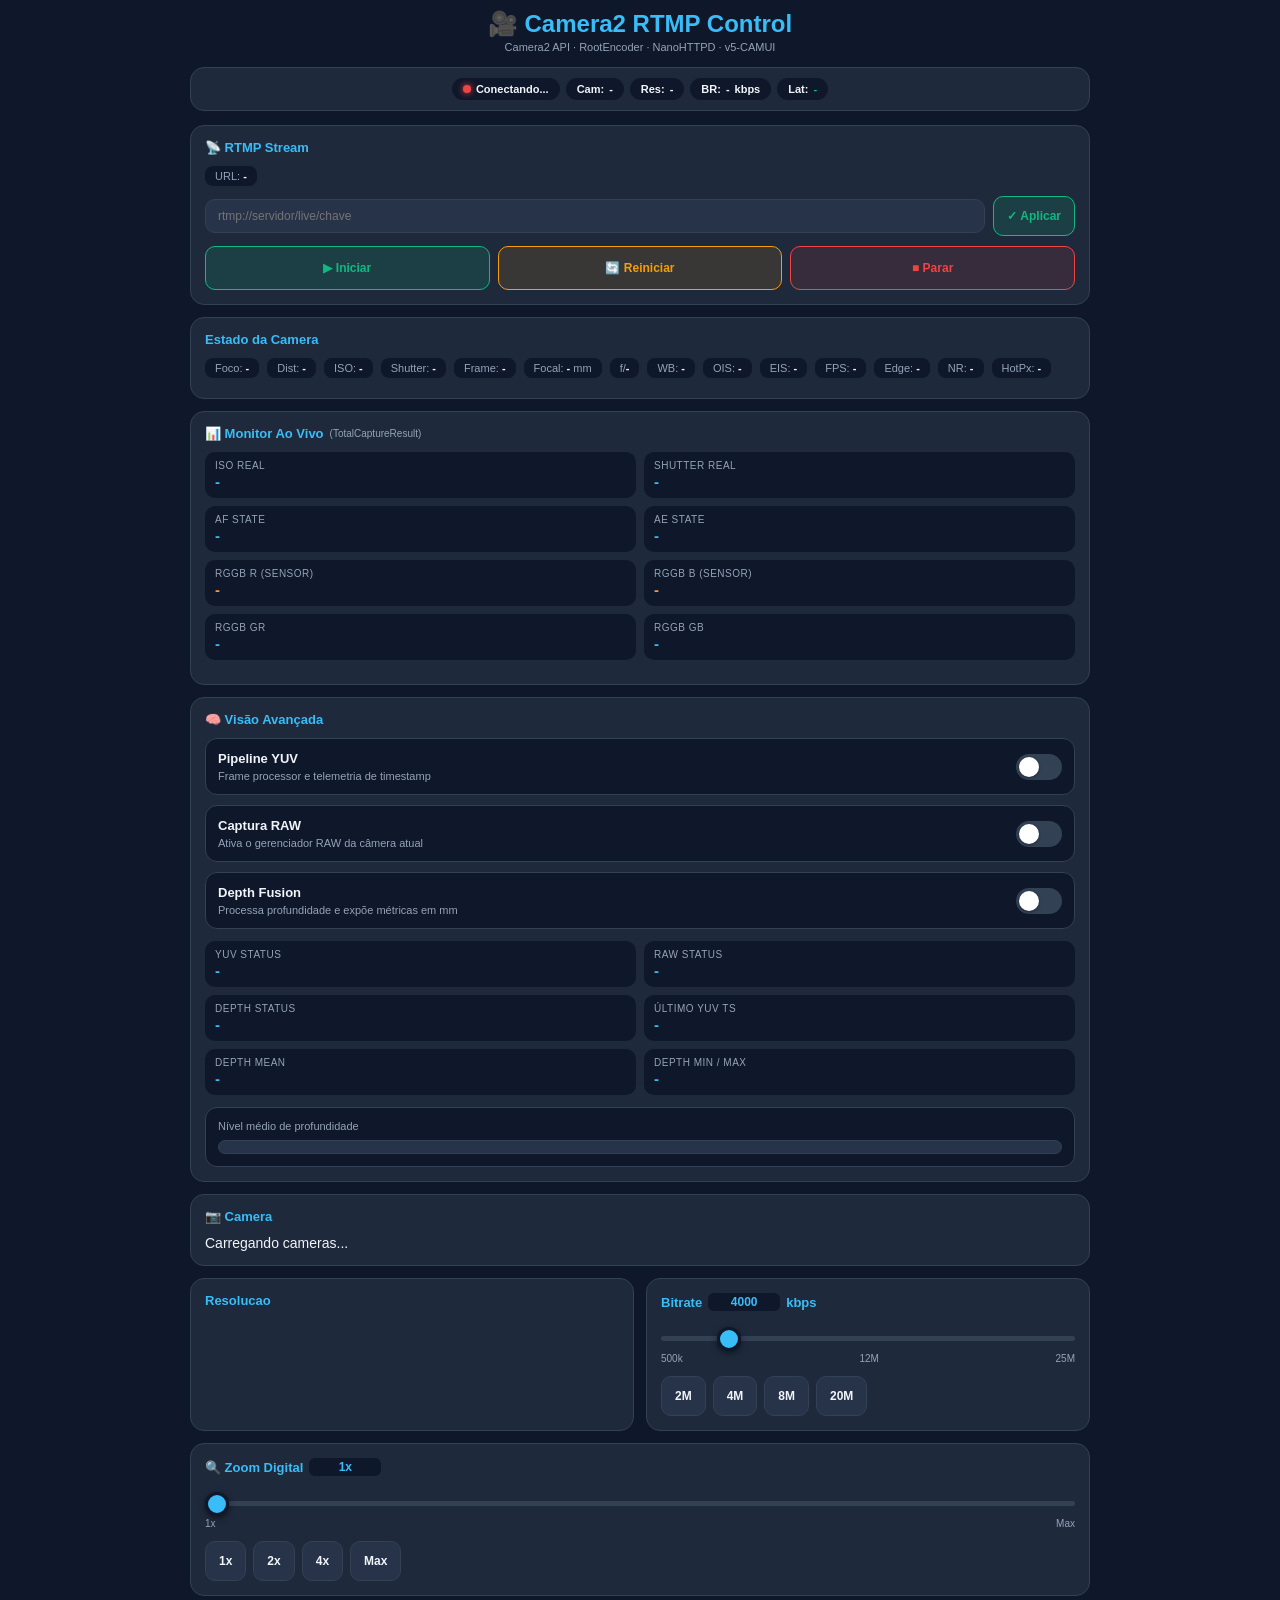
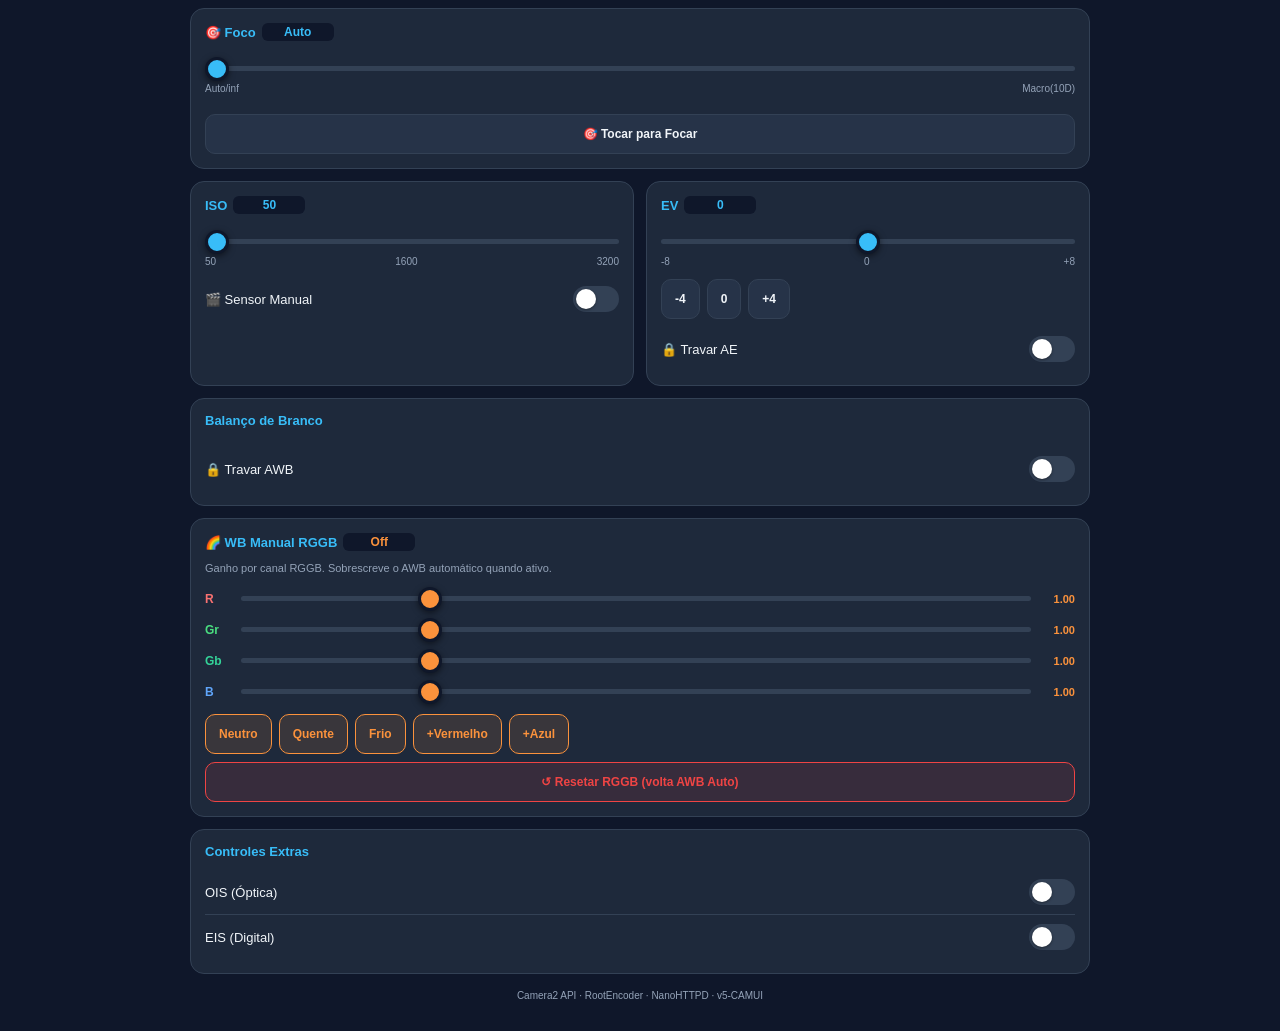
==== commit b371b591: "update" ====
--- a/app/src/main/assets/webui/index.html
+++ b/app/src/main/assets/webui/index.html
@@ -13,7 +13,6 @@
     <p>Camera2 API · RootEncoder · NanoHTTPD · v5-CAMUI</p>
   </div>
 
-  <!-- Status bar -->
   <div class="statusbar">
     <div class="badge"><span class="dot off" id="dot-stream"></span><span id="lbl-stream">Conectando...</span></div>
     <div class="badge">Cam: <span id="lbl-cam">-</span></div>
@@ -22,9 +21,11 @@
     <div class="badge">Lat: <span id="lbl-lat" class="lat-ok">-</span></div>
     <div class="badge" id="badge-manual" style="display:none">🎬 Manual</div>
     <div class="badge" id="badge-rggb" style="display:none">🌈 RGGB</div>
-  </div>
-
-  <!-- RTMP -->
+    <div class="badge" id="badge-yuv" style="display:none">🟦 YUV</div>
+    <div class="badge" id="badge-raw" style="display:none">📷 RAW</div>
+    <div class="badge" id="badge-depth" style="display:none">🧭 DEPTH</div>
+  </div>
+
   <div class="card"><h3>📡 RTMP Stream</h3>
     <div class="info-row"><div class="info-pill">URL: <span id="info-rtmpurl" style="word-break:break-all">-</span></div></div>
     <div class="rtmp-row">
@@ -38,7 +39,6 @@
     </div>
   </div>
 
-  <!-- Estado da Camera -->
   <div class="card"><h3>Estado da Camera</h3><div class="info-row">
     <div class="info-pill">Foco: <span id="info-focusmode">-</span></div>
     <div class="info-pill">Dist: <span id="info-focusdist">-</span></div>
@@ -56,7 +56,6 @@
     <div class="info-pill">HotPx: <span id="info-hotpx">-</span></div>
   </div></div>
 
-  <!-- Monitor Ao Vivo -->
   <div class="card" id="card-monitor">
     <h3>📊 Monitor Ao Vivo <span style="font-size:10px;color:var(--muted);font-weight:400">(TotalCaptureResult)</span></h3>
     <div class="monitor-grid">
@@ -71,12 +70,49 @@
     </div>
   </div>
 
-  <!-- Camera selector -->
+  <div class="card" id="card-advanced-vision">
+    <h3>🧠 Visão Avançada</h3>
+    <div class="advanced-grid">
+      <div class="advanced-toggle">
+        <div>
+          <div class="toggle-title">Pipeline YUV</div>
+          <div class="toggle-sub">Frame processor e telemetria de timestamp</div>
+        </div>
+        <label class="switch"><input type="checkbox" id="toggle-yuv" onchange="toggleYuv(this)"><span class="sw"></span></label>
+      </div>
+      <div class="advanced-toggle">
+        <div>
+          <div class="toggle-title">Captura RAW</div>
+          <div class="toggle-sub">Ativa o gerenciador RAW da câmera atual</div>
+        </div>
+        <label class="switch"><input type="checkbox" id="toggle-raw" onchange="toggleRaw(this)"><span class="sw"></span></label>
+      </div>
+      <div class="advanced-toggle">
+        <div>
+          <div class="toggle-title">Depth Fusion</div>
+          <div class="toggle-sub">Processa profundidade e expõe métricas em mm</div>
+        </div>
+        <label class="switch"><input type="checkbox" id="toggle-depth" onchange="toggleDepth(this)"><span class="sw"></span></label>
+      </div>
+    </div>
+    <div class="advanced-stats">
+      <div class="monitor-cell"><div class="mc-label">YUV Status</div><div class="mc-val" id="adv-yuv-status">-</div></div>
+      <div class="monitor-cell"><div class="mc-label">RAW Status</div><div class="mc-val" id="adv-raw-status">-</div></div>
+      <div class="monitor-cell"><div class="mc-label">Depth Status</div><div class="mc-val" id="adv-depth-status">-</div></div>
+      <div class="monitor-cell"><div class="mc-label">Último YUV TS</div><div class="mc-val" id="adv-yuv-ts">-</div></div>
+      <div class="monitor-cell"><div class="mc-label">Depth Mean</div><div class="mc-val" id="adv-depth-mean">-</div></div>
+      <div class="monitor-cell"><div class="mc-label">Depth Min / Max</div><div class="mc-val" id="adv-depth-range">-</div></div>
+    </div>
+    <div class="depth-meter-wrap">
+      <div class="depth-meter-label">Nível médio de profundidade</div>
+      <div class="depth-meter"><div class="depth-meter-bar" id="depth-meter-bar"></div></div>
+    </div>
+  </div>
+
   <div class="card" id="card-camera"><h3>📷 Camera</h3>
     <div class="btngroup" id="btngroup-camera">Carregando cameras...</div>
   </div>
 
-  <!-- Resolucao + Bitrate -->
   <div class="grid2">
     <div class="card"><h3>Resolucao</h3>
       <div class="btngroup" id="btngroup-resolution" style="margin-bottom:10px"></div>
@@ -96,7 +132,6 @@
     </div>
   </div>
 
-  <!-- Zoom Digital -->
   <div class="card" id="card-zoom"><h3>🔍 Zoom Digital <span class="val" id="zoom-val">1x</span></h3>
     <div class="slider-wrap">
       <input type="range" id="zoom" min="0" max="1" value="0" step="0.01" oninput="updateZoom(this.value)">
@@ -110,14 +145,12 @@
     </div>
   </div>
 
-  <!-- Zoom Optico -->
   <div class="card hidden" id="card-optical-zoom">
     <h3>🔭 Zoom Óptico <span class="val orange" id="optical-zoom-val">Auto</span></h3>
     <p style="font-size:11px;color:var(--muted);margin-bottom:10px">Troca a lente física (focal length). Sem perda de qualidade.</p>
     <div class="btngroup" id="btngroup-optical-zoom"></div>
   </div>
 
-  <!-- Foco -->
   <div class="card" id="card-focus"><h3>🎯 Foco <span class="val" id="focus-val">Auto</span></h3>
     <div class="slider-wrap">
       <input type="range" id="focus" min="0" max="10" value="0" step="0.1" oninput="updateFocus(this.value)">
@@ -127,7 +160,6 @@
     <button style="width:100%;margin-top:8px" onclick="triggerAF(this)">🎯 Tocar para Focar</button>
   </div>
 
-  <!-- ISO + EV -->
   <div class="grid2">
     <div class="card" id="card-iso"><h3>ISO <span class="val" id="iso-val">50</span></h3>
       <div class="slider-wrap">
@@ -157,7 +189,6 @@
     </div>
   </div>
 
-  <!-- Shutter Speed -->
   <div class="card hidden" id="card-shutter"><h3>⏱ Shutter <span class="val manual" id="shutter-val">1/50s</span></h3>
     <div class="slider-wrap">
       <input type="range" id="shutter" class="manual-slider" min="0" max="10" value="2" step="1" oninput="updateShutter(this.value)">
@@ -175,7 +206,6 @@
     </div>
   </div>
 
-  <!-- Frame Time -->
   <div class="card hidden" id="card-frame"><h3>🎬 Frame Time <span class="val manual" id="frame-val">1/30s</span></h3>
     <div class="slider-wrap">
       <input type="range" id="frame" class="manual-slider" min="0" max="3" value="1" step="1" oninput="updateFrameTime(this.value)">
@@ -190,7 +220,6 @@
     <p style="font-size:10px;color:var(--muted);margin-top:8px">Frame Duration define o FPS maximo do sensor.</p>
   </div>
 
-  <!-- White Balance -->
   <div class="card" id="card-wb"><h3>Balanço de Branco</h3>
     <div class="btngroup" id="btngroup-wb"></div>
     <div class="toggle-row" style="margin-top:8px">
@@ -199,7 +228,6 @@
     </div>
   </div>
 
-  <!-- RGGB -->
   <div class="card" id="card-rggb">
     <h3>🌈 WB Manual RGGB <span class="val orange" id="rggb-status">Off</span></h3>
     <p style="font-size:11px;color:var(--muted);margin-bottom:12px">Ganho por canal RGGB. Sobrescreve o AWB automático quando ativo.</p>
@@ -233,7 +261,6 @@
     <button style="width:100%;margin-top:8px" class="btn-stop" onclick="resetRggb(this)">↺ Resetar RGGB (volta AWB Auto)</button>
   </div>
 
-  <!-- Extras -->
   <div class="card" id="card-extras"><h3>Controles Extras</h3>
     <div id="extras-flash"></div>
     <div class="toggle-row" id="row-ois">
@@ -246,7 +273,6 @@
     </div>
   </div>
 
-  <!-- Processamento de Imagem -->
   <div class="card hidden postproc-active" id="card-postproc">
     <h3>🎞 Processamento de Imagem</h3>
     <div class="postproc-presets">
@@ -277,4 +303,4 @@
 <div id="toast" class="ok">OK</div>
 <script src="app.js"></script>
 </body>
-</html>+</html>
--- a/app/src/main/assets/webui/style.css
+++ b/app/src/main/assets/webui/style.css
@@ -27,6 +27,7 @@
 .card.manual-active{border-color:var(--yellow)!important;box-shadow:0 0 0 2px rgba(245,158,11,.25)}
 .card.postproc-active{border-color:var(--purple)!important;box-shadow:0 0 0 2px rgba(168,85,247,.18)}
 .card.rggb-active{border-color:var(--orange)!important;box-shadow:0 0 0 2px rgba(251,146,60,.22)}
+.card.advanced-active{border-color:var(--accent)!important;box-shadow:0 0 0 2px rgba(56,189,248,.20)}
 .card h3{color:var(--accent);font-size:13px;font-weight:700;margin-bottom:11px;
   display:flex;align-items:center;gap:6px}
 .val{display:inline-block;background:var(--bg);padding:2px 10px;
@@ -56,10 +57,8 @@
 button.preset-quality:hover{background:var(--purple);color:#fff;border-color:var(--purple)}
 button.preset-fast{background:rgba(245,158,11,.12);border-color:var(--yellow);color:var(--yellow)}
 button.preset-fast:hover{background:var(--yellow);color:#0f172a;border-color:var(--yellow)}
-@keyframes pulse-ok{0%{box-shadow:0 0 0 0 rgba(16,185,129,.8)}
-  70%{box-shadow:0 0 0 12px rgba(16,185,129,0)}100%{box-shadow:0 0 0 0 rgba(16,185,129,0)}}
-@keyframes pulse-err{0%{box-shadow:0 0 0 0 rgba(239,68,68,.8)}
-  70%{box-shadow:0 0 0 12px rgba(239,68,68,0)}100%{box-shadow:0 0 0 0 rgba(239,68,68,0)}}
+@keyframes pulse-ok{0%{box-shadow:0 0 0 0 rgba(16,185,129,.8)}70%{box-shadow:0 0 0 12px rgba(16,185,129,0)}100%{box-shadow:0 0 0 0 rgba(16,185,129,0)}}
+@keyframes pulse-err{0%{box-shadow:0 0 0 0 rgba(239,68,68,.8)}70%{box-shadow:0 0 0 12px rgba(239,68,68,0)}100%{box-shadow:0 0 0 0 rgba(239,68,68,0)}}
 button.fb-ok{animation:pulse-ok .45s ease}
 button.fb-err{animation:pulse-err .45s ease}
 .slider-wrap{padding:4px 0}
@@ -92,6 +91,15 @@
   text-transform:uppercase;letter-spacing:.06em;margin-bottom:7px}
 .postproc-presets{display:flex;gap:8px;margin-bottom:14px}
 .postproc-presets button{flex:1;font-size:11px;padding:8px 6px}
+.advanced-grid{display:grid;grid-template-columns:1fr;gap:10px;margin-bottom:12px}
+.advanced-toggle{display:flex;align-items:center;justify-content:space-between;background:var(--bg);border:1px solid var(--border);border-radius:12px;padding:12px}
+.toggle-title{font-size:13px;font-weight:700;color:var(--text)}
+.toggle-sub{font-size:11px;color:var(--muted);margin-top:4px}
+.advanced-stats{display:grid;grid-template-columns:1fr 1fr;gap:8px;margin-bottom:12px}
+.depth-meter-wrap{background:var(--bg);border-radius:12px;padding:12px;border:1px solid var(--border)}
+.depth-meter-label{font-size:11px;color:var(--muted);margin-bottom:8px}
+.depth-meter{height:14px;background:var(--surface2);border-radius:999px;overflow:hidden;border:1px solid var(--border)}
+.depth-meter-bar{height:100%;width:0%;background:linear-gradient(90deg,var(--green),var(--yellow),var(--red));transition:width .25s ease}
 @media(min-width:480px){.grid2{display:grid;grid-template-columns:1fr 1fr;gap:12px}}
 #toast{position:fixed;bottom:22px;left:50%;transform:translateX(-50%) translateY(80px);
   padding:10px 22px;border-radius:24px;font-size:13px;font-weight:700;
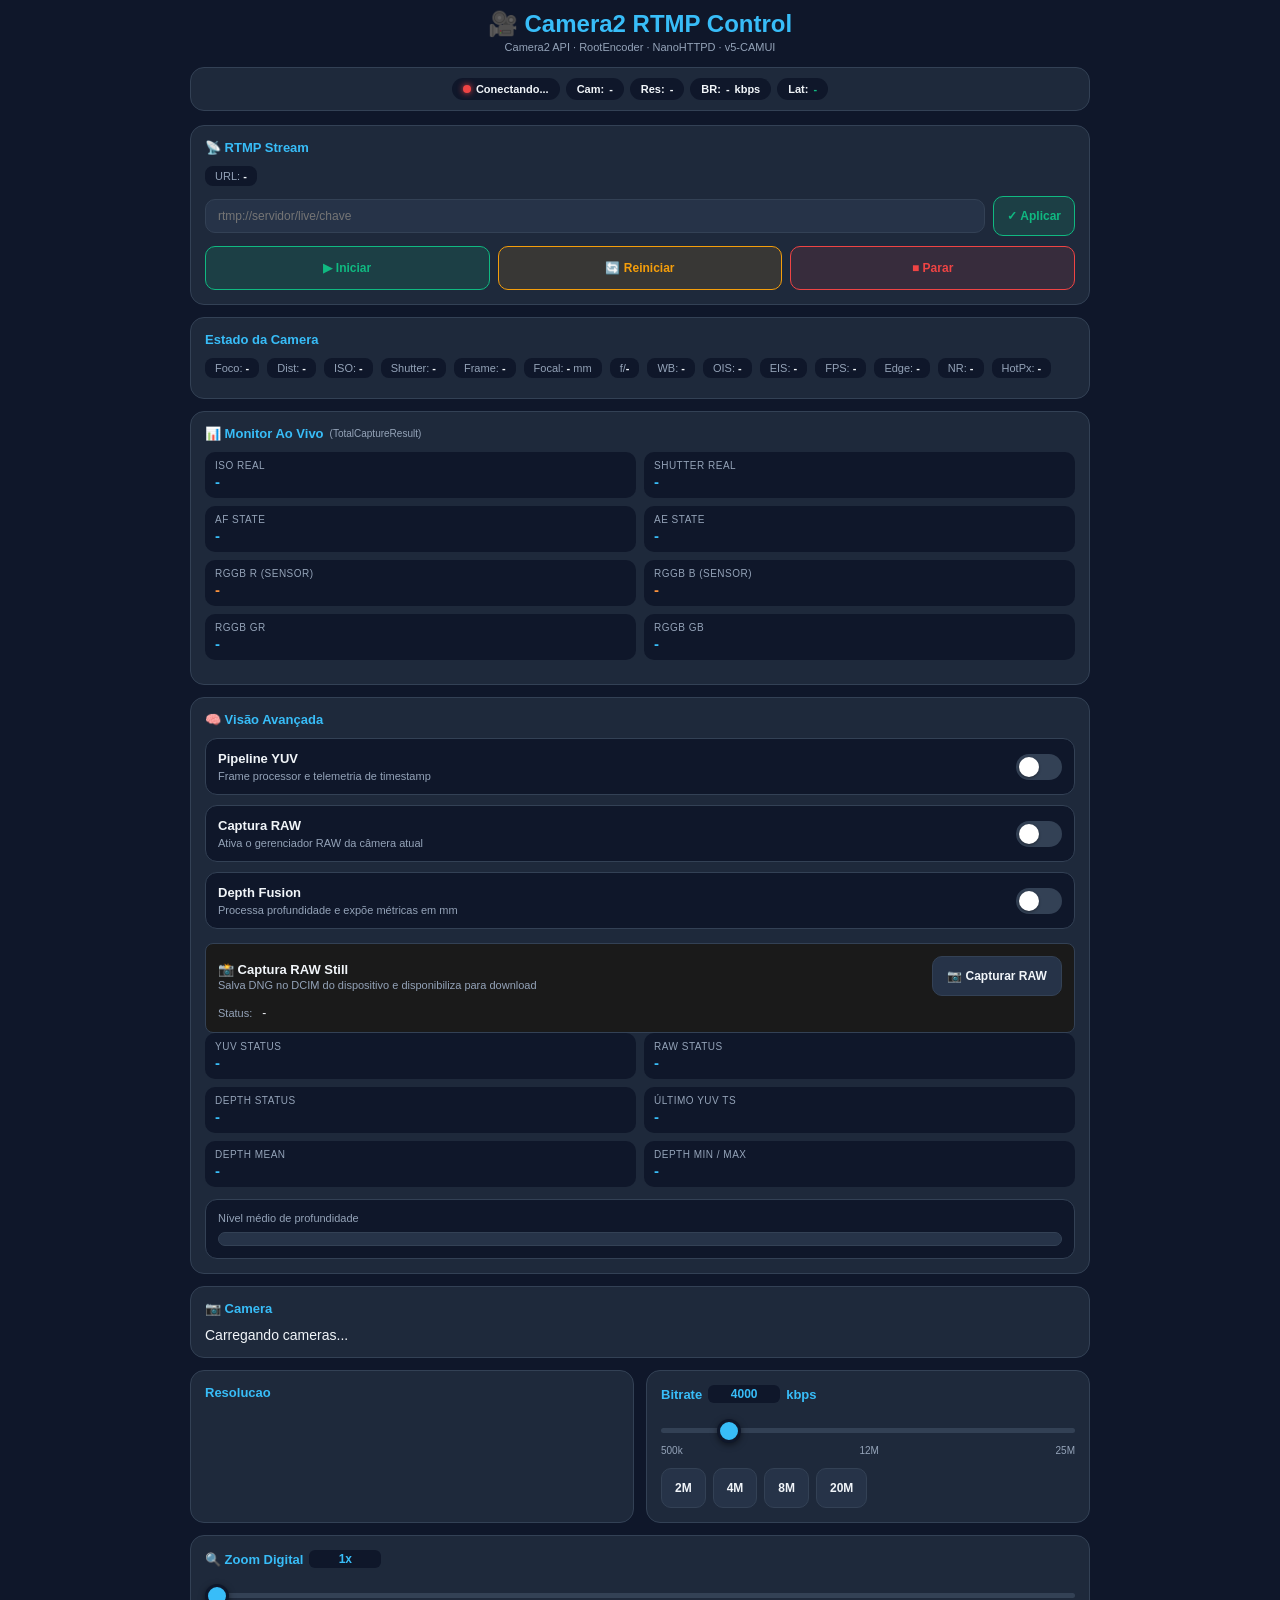
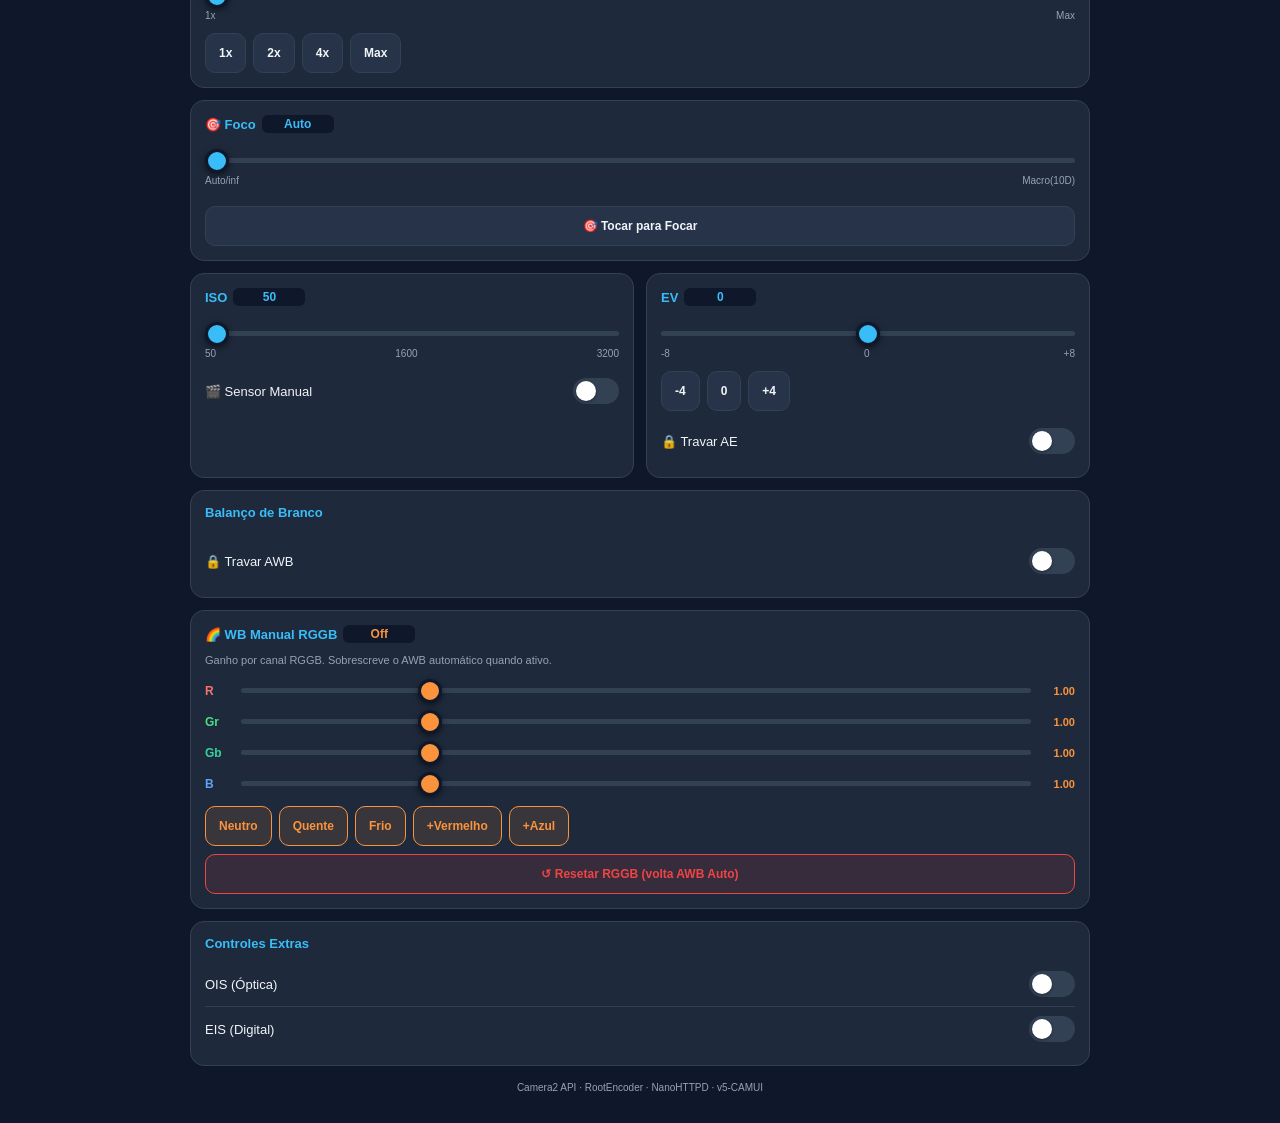
==== commit cc7837bf: "feat+fix(ui): botao capturar RAW DNG na UI e download via fetch+Blob index.html: - Card 'Captura RAW" ====
--- a/app/src/main/assets/webui/index.html
+++ b/app/src/main/assets/webui/index.html
@@ -23,6 +23,7 @@
     <div class="badge" id="badge-rggb" style="display:none">🌈 RGGB</div>
     <div class="badge" id="badge-yuv" style="display:none">🟦 YUV</div>
     <div class="badge" id="badge-raw" style="display:none">📷 RAW</div>
+    <div class="badge" id="badge-raw-ready" style="display:none">✅ DNG</div>
     <div class="badge" id="badge-depth" style="display:none">🧭 DEPTH</div>
   </div>
 
@@ -95,6 +96,28 @@
         <label class="switch"><input type="checkbox" id="toggle-depth" onchange="toggleDepth(this)"><span class="sw"></span></label>
       </div>
     </div>
+
+    <!-- Bloco RAW Still Capture -->
+    <div id="card-raw-capture" style="margin-top:14px;padding:12px;background:var(--card-bg,#1a1a1a);border-radius:8px;border:1px solid var(--border,#333)">
+      <div style="display:flex;align-items:center;justify-content:space-between;flex-wrap:wrap;gap:8px">
+        <div>
+          <div style="font-size:13px;font-weight:600;color:var(--text)">📸 Captura RAW Still</div>
+          <div style="font-size:11px;color:var(--muted);margin-top:2px">Salva DNG no DCIM do dispositivo e disponibiliza para download</div>
+        </div>
+        <button id="btn-capture-raw" onclick="captureRaw(this)" style="min-width:130px">
+          📷 Capturar RAW
+        </button>
+      </div>
+      <div style="margin-top:10px;display:flex;align-items:center;gap:10px;flex-wrap:wrap">
+        <span style="font-size:11px;color:var(--muted)">Status:</span>
+        <span id="raw-capture-status" style="font-size:12px;color:var(--text)">-</span>
+      </div>
+      <div id="raw-download-row" style="display:none;margin-top:10px">
+        <button onclick="downloadRawDng(this)" style="width:100%">⬇️ Baixar DNG (<span id="raw-file-size">-</span> KB)</button>
+        <div style="font-size:10px;color:var(--muted);margin-top:4px;word-break:break-all" id="raw-file-name">-</div>
+      </div>
+    </div>
+
     <div class="advanced-stats">
       <div class="monitor-cell"><div class="mc-label">YUV Status</div><div class="mc-val" id="adv-yuv-status">-</div></div>
       <div class="monitor-cell"><div class="mc-label">RAW Status</div><div class="mc-val" id="adv-raw-status">-</div></div>
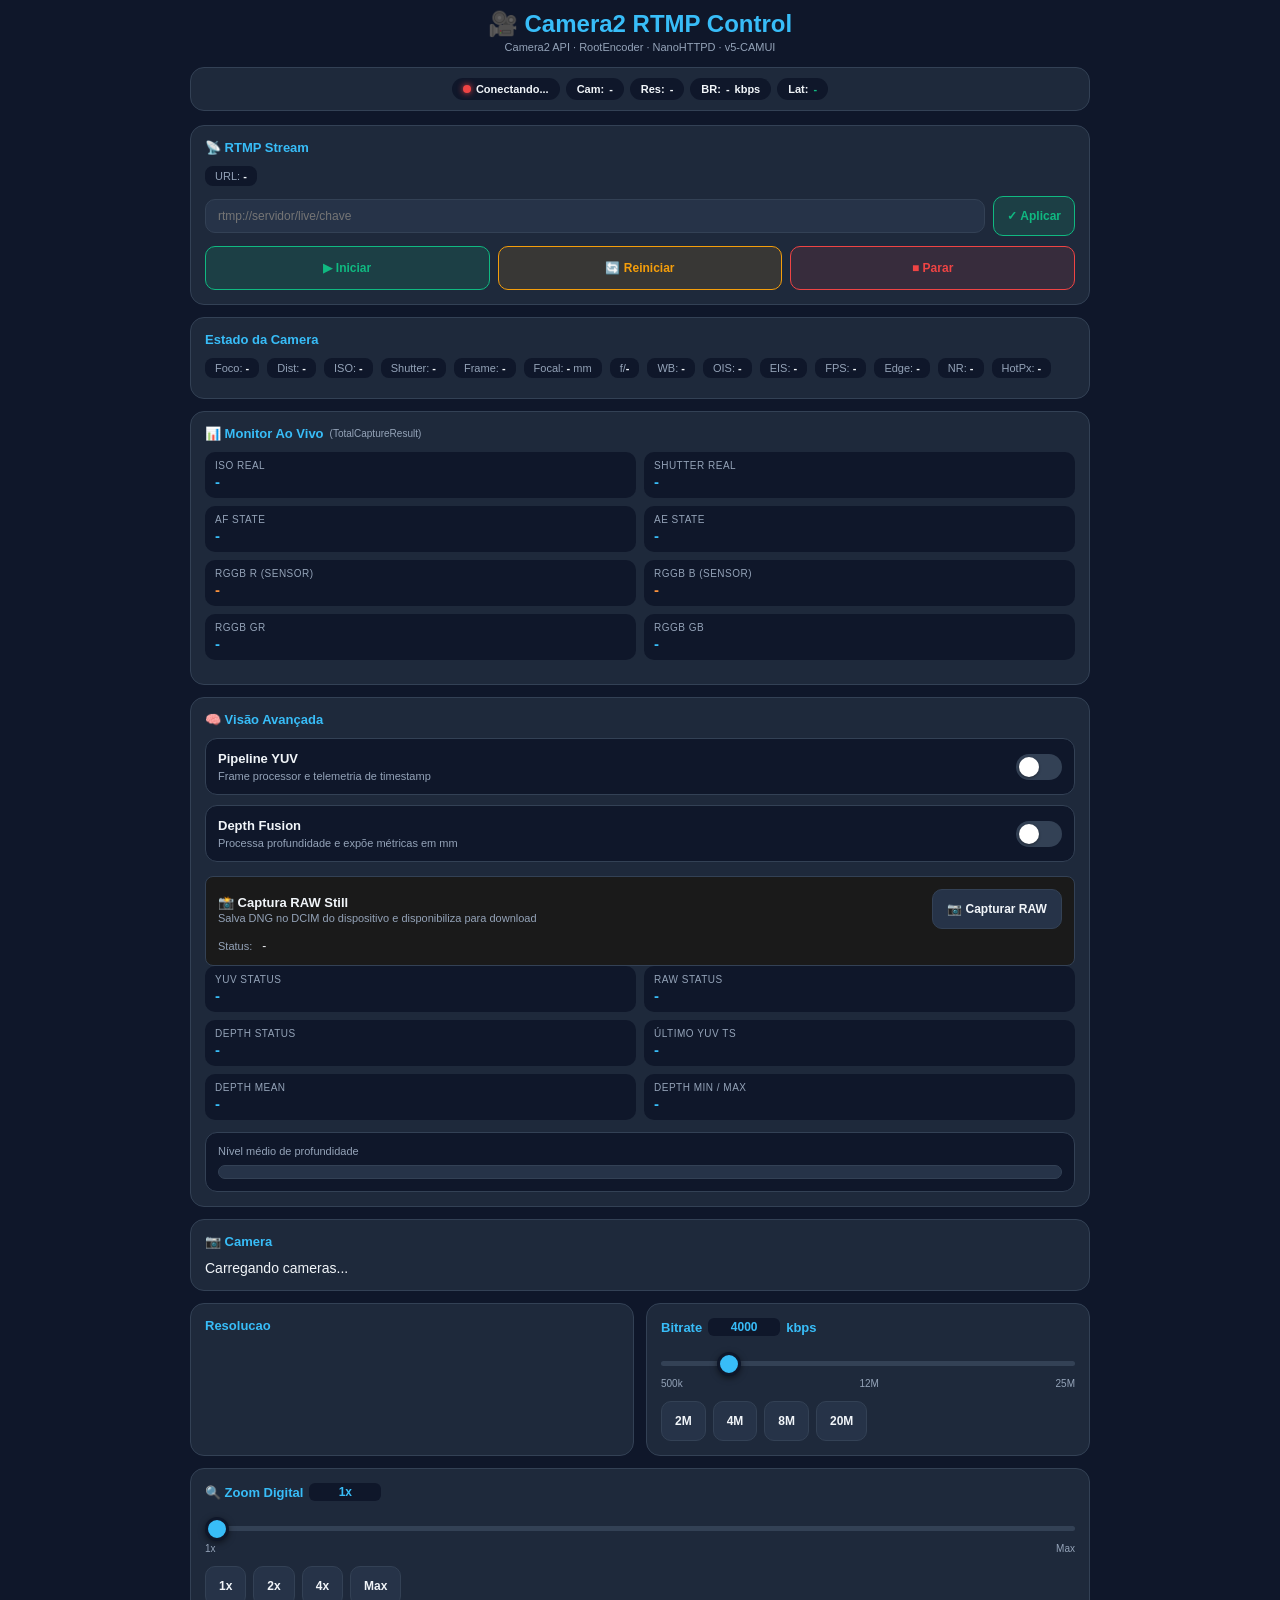
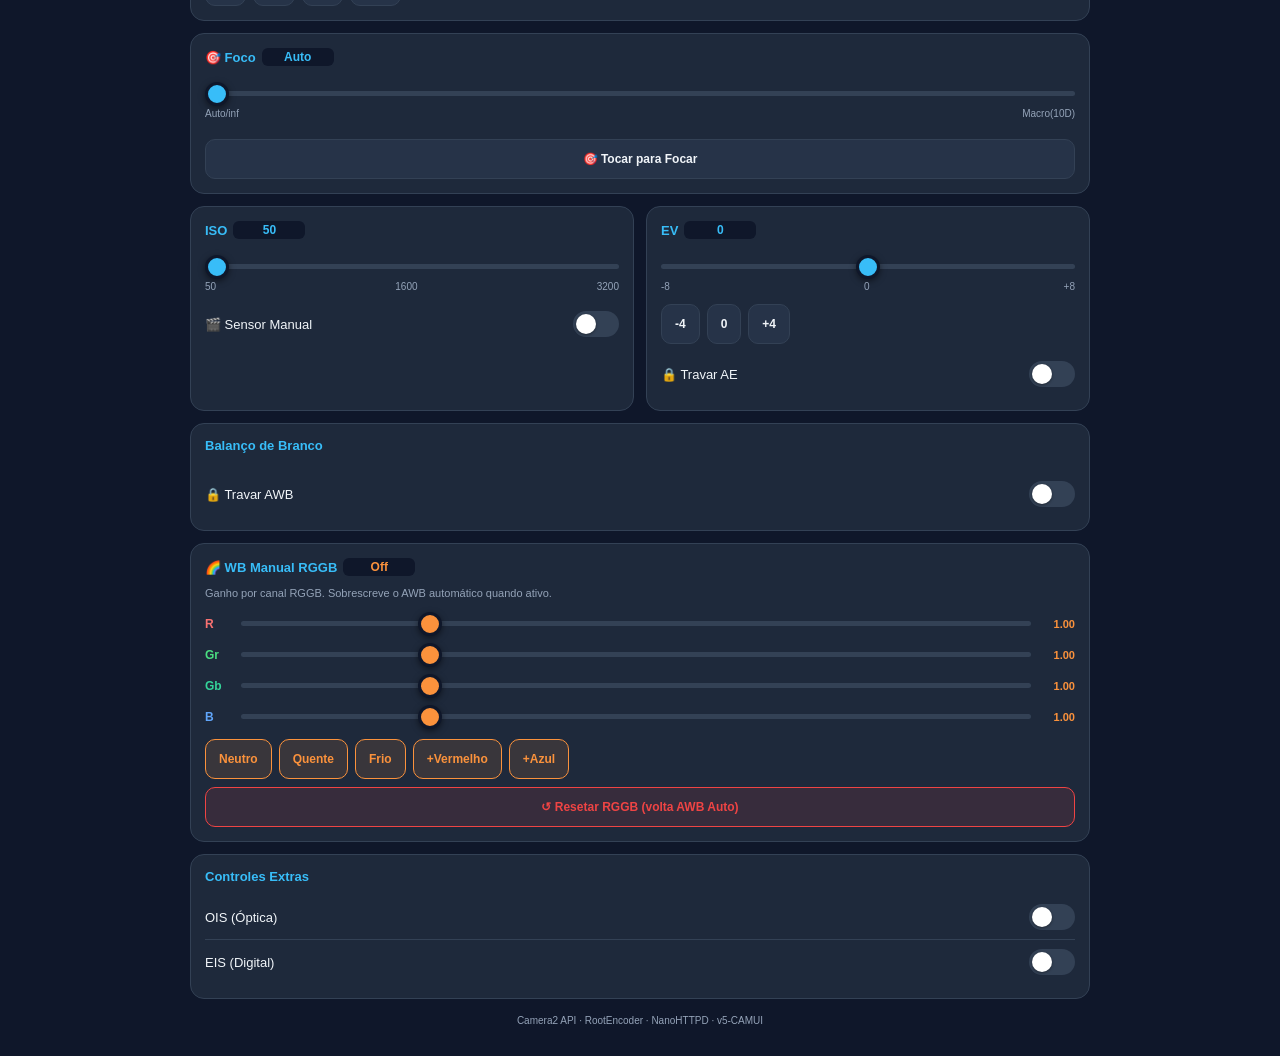
==== commit 20e895c6: "fix(webui): remove toggle RAW orphan + sync bitrate slider on reload - index.html: remove advanced-t" ====
--- a/app/src/main/assets/webui/index.html
+++ b/app/src/main/assets/webui/index.html
@@ -83,13 +83,6 @@
       </div>
       <div class="advanced-toggle">
         <div>
-          <div class="toggle-title">Captura RAW</div>
-          <div class="toggle-sub">Ativa o gerenciador RAW da câmera atual</div>
-        </div>
-        <label class="switch"><input type="checkbox" id="toggle-raw" onchange="toggleRaw(this)"><span class="sw"></span></label>
-      </div>
-      <div class="advanced-toggle">
-        <div>
           <div class="toggle-title">Depth Fusion</div>
           <div class="toggle-sub">Processa profundidade e expõe métricas em mm</div>
         </div>
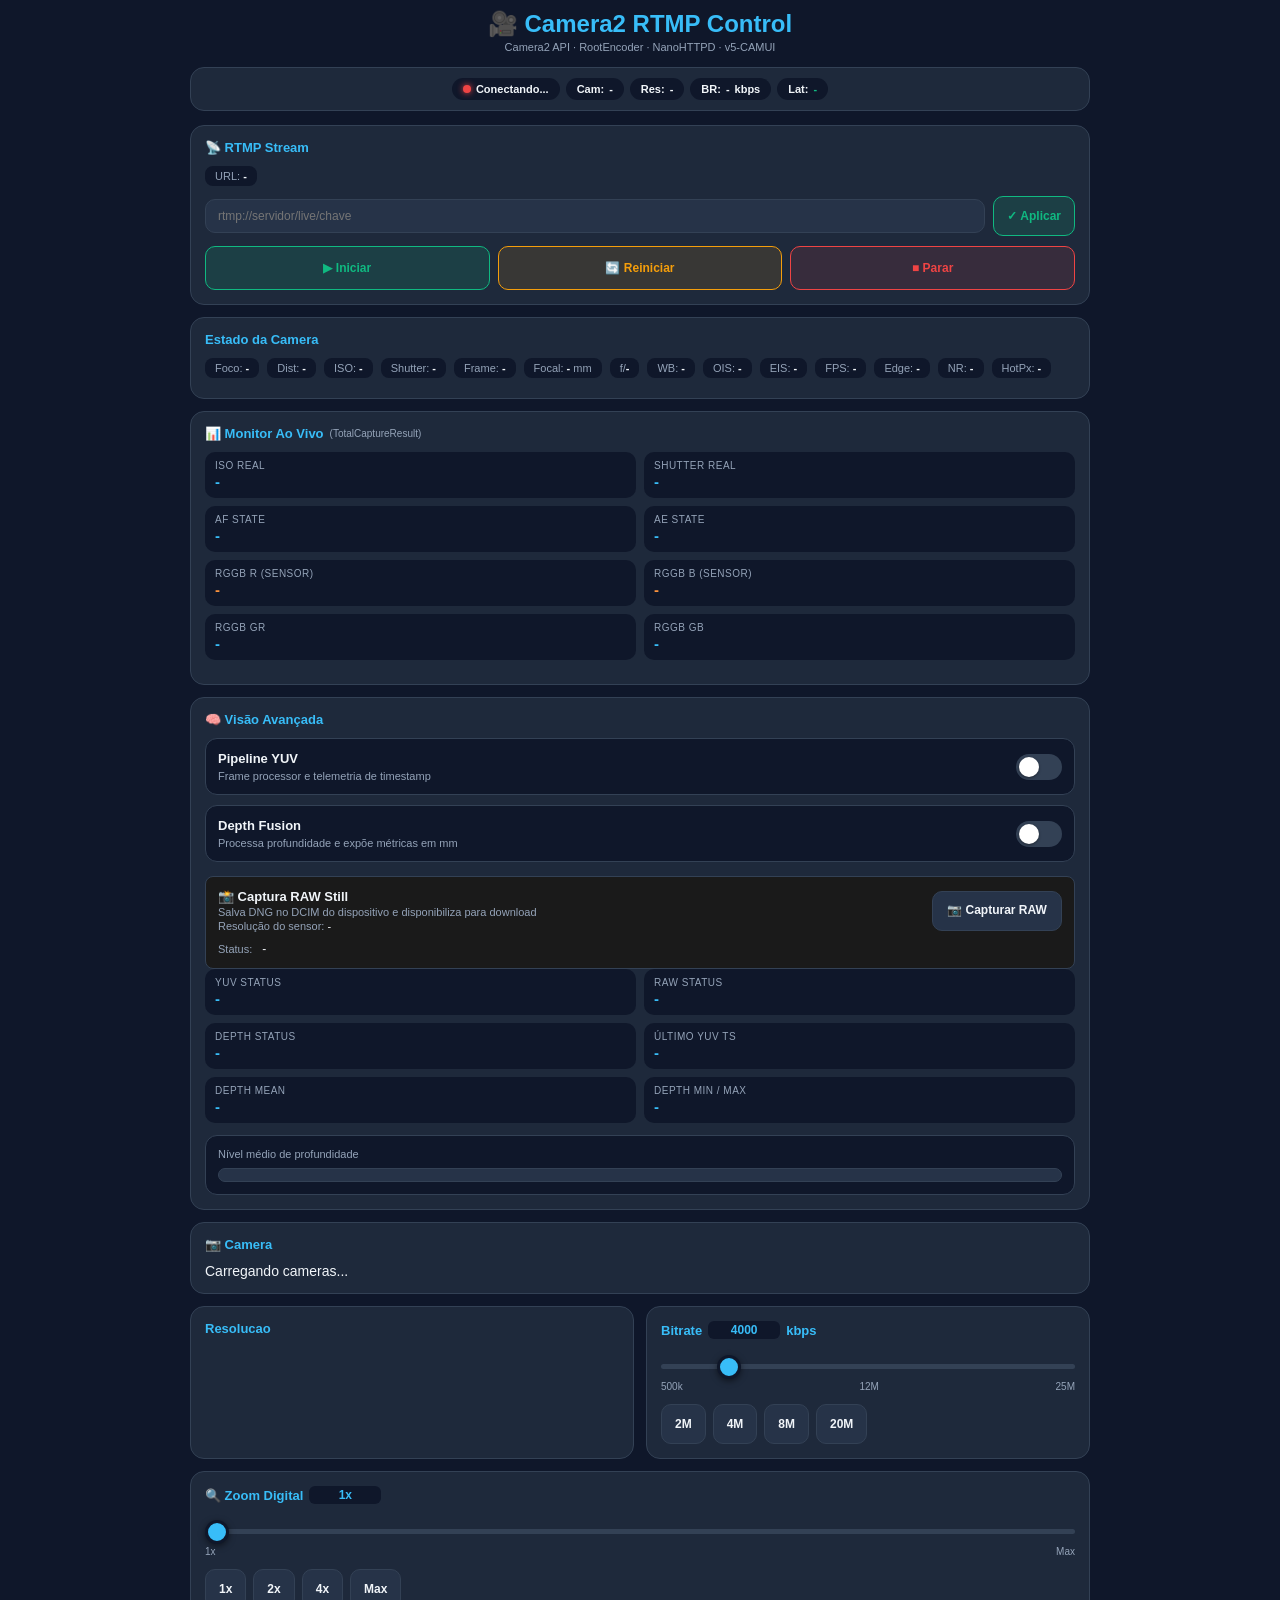
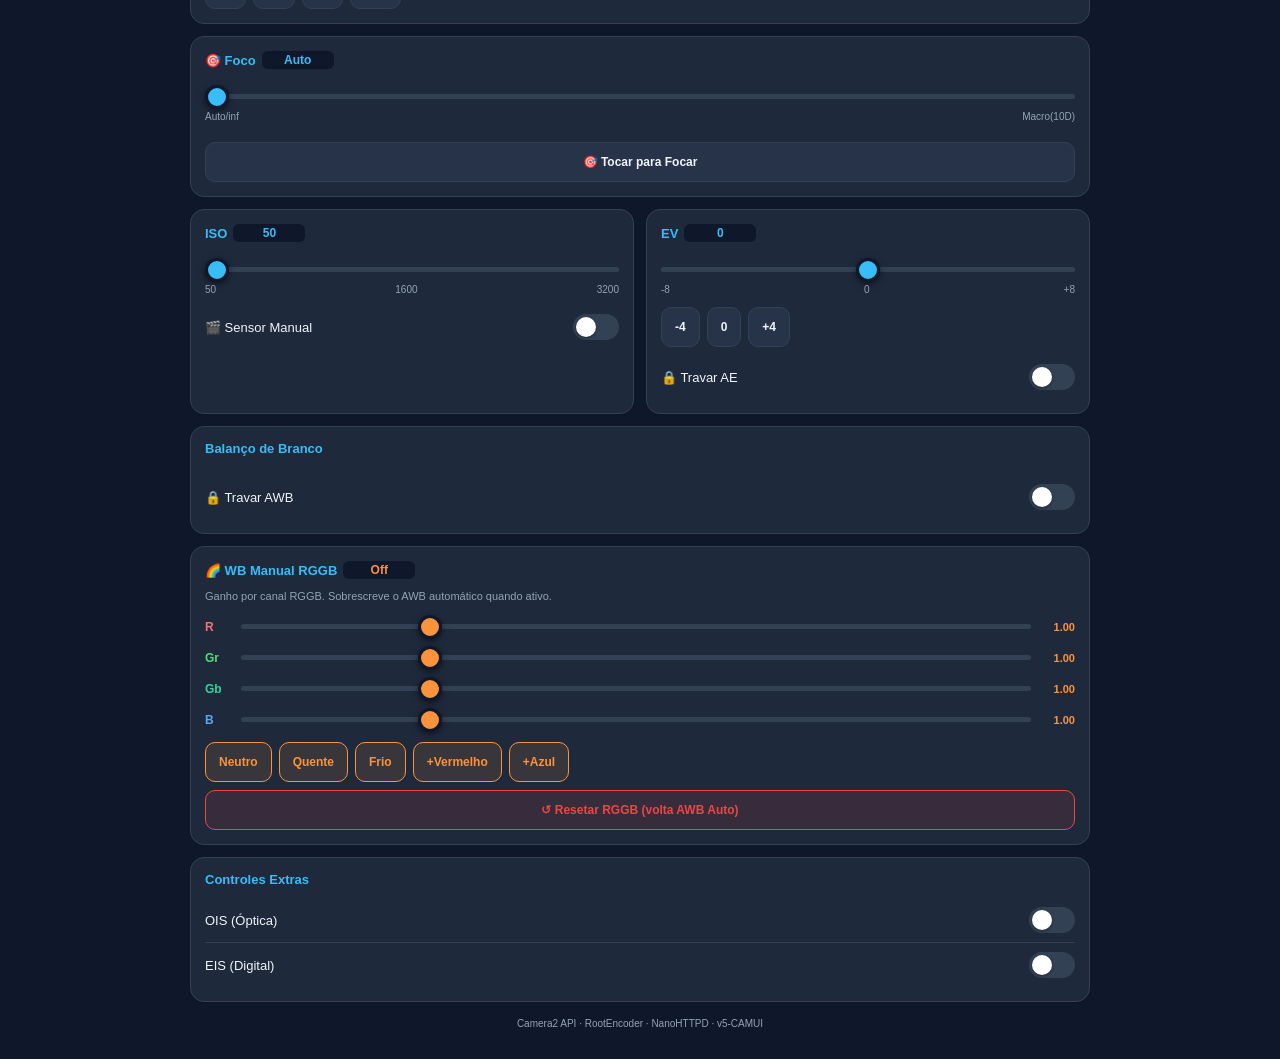
==== commit 495a80e7: "fix(ui): adiciona #raw-res-label no card-raw-capture Exibe a resolução real do ImageReader RAW_SENSO" ====
--- a/app/src/main/assets/webui/index.html
+++ b/app/src/main/assets/webui/index.html
@@ -90,12 +90,16 @@
       </div>
     </div>
 
-    <!-- Bloco RAW Still Capture -->
+    <!-- Bloco RAW Still Capture — visível somente se o sensor suporta RAW_SENSOR -->
     <div id="card-raw-capture" style="margin-top:14px;padding:12px;background:var(--card-bg,#1a1a1a);border-radius:8px;border:1px solid var(--border,#333)">
       <div style="display:flex;align-items:center;justify-content:space-between;flex-wrap:wrap;gap:8px">
         <div>
           <div style="font-size:13px;font-weight:600;color:var(--text)">📸 Captura RAW Still</div>
           <div style="font-size:11px;color:var(--muted);margin-top:2px">Salva DNG no DCIM do dispositivo e disponibiliza para download</div>
+          <!-- Resolução real do ImageReader RAW_SENSOR — preenchida por applyCameraCapabilities() -->
+          <div style="font-size:11px;color:var(--muted);margin-top:2px">
+            Resolução do sensor: <span id="raw-res-label" style="color:var(--text);font-weight:500">-</span>
+          </div>
         </div>
         <button id="btn-capture-raw" onclick="captureRaw(this)" style="min-width:130px">
           📷 Capturar RAW
